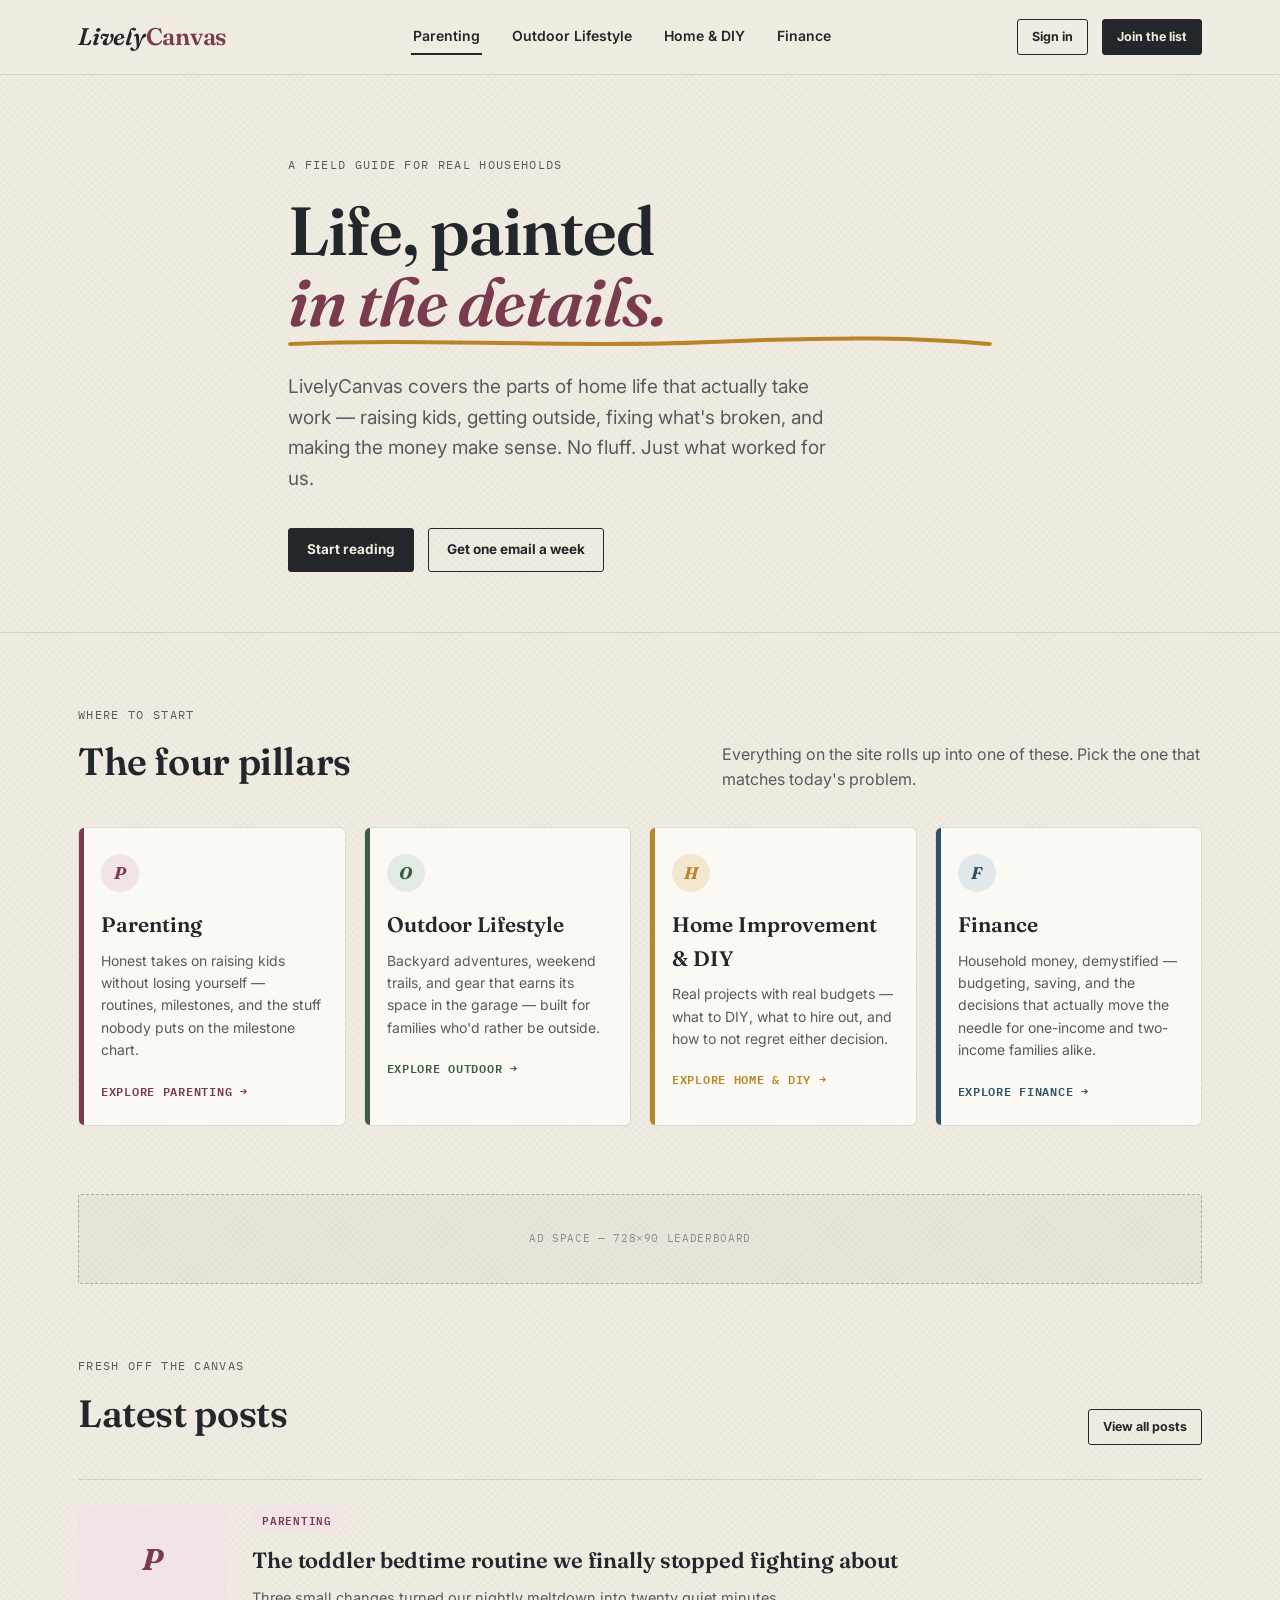
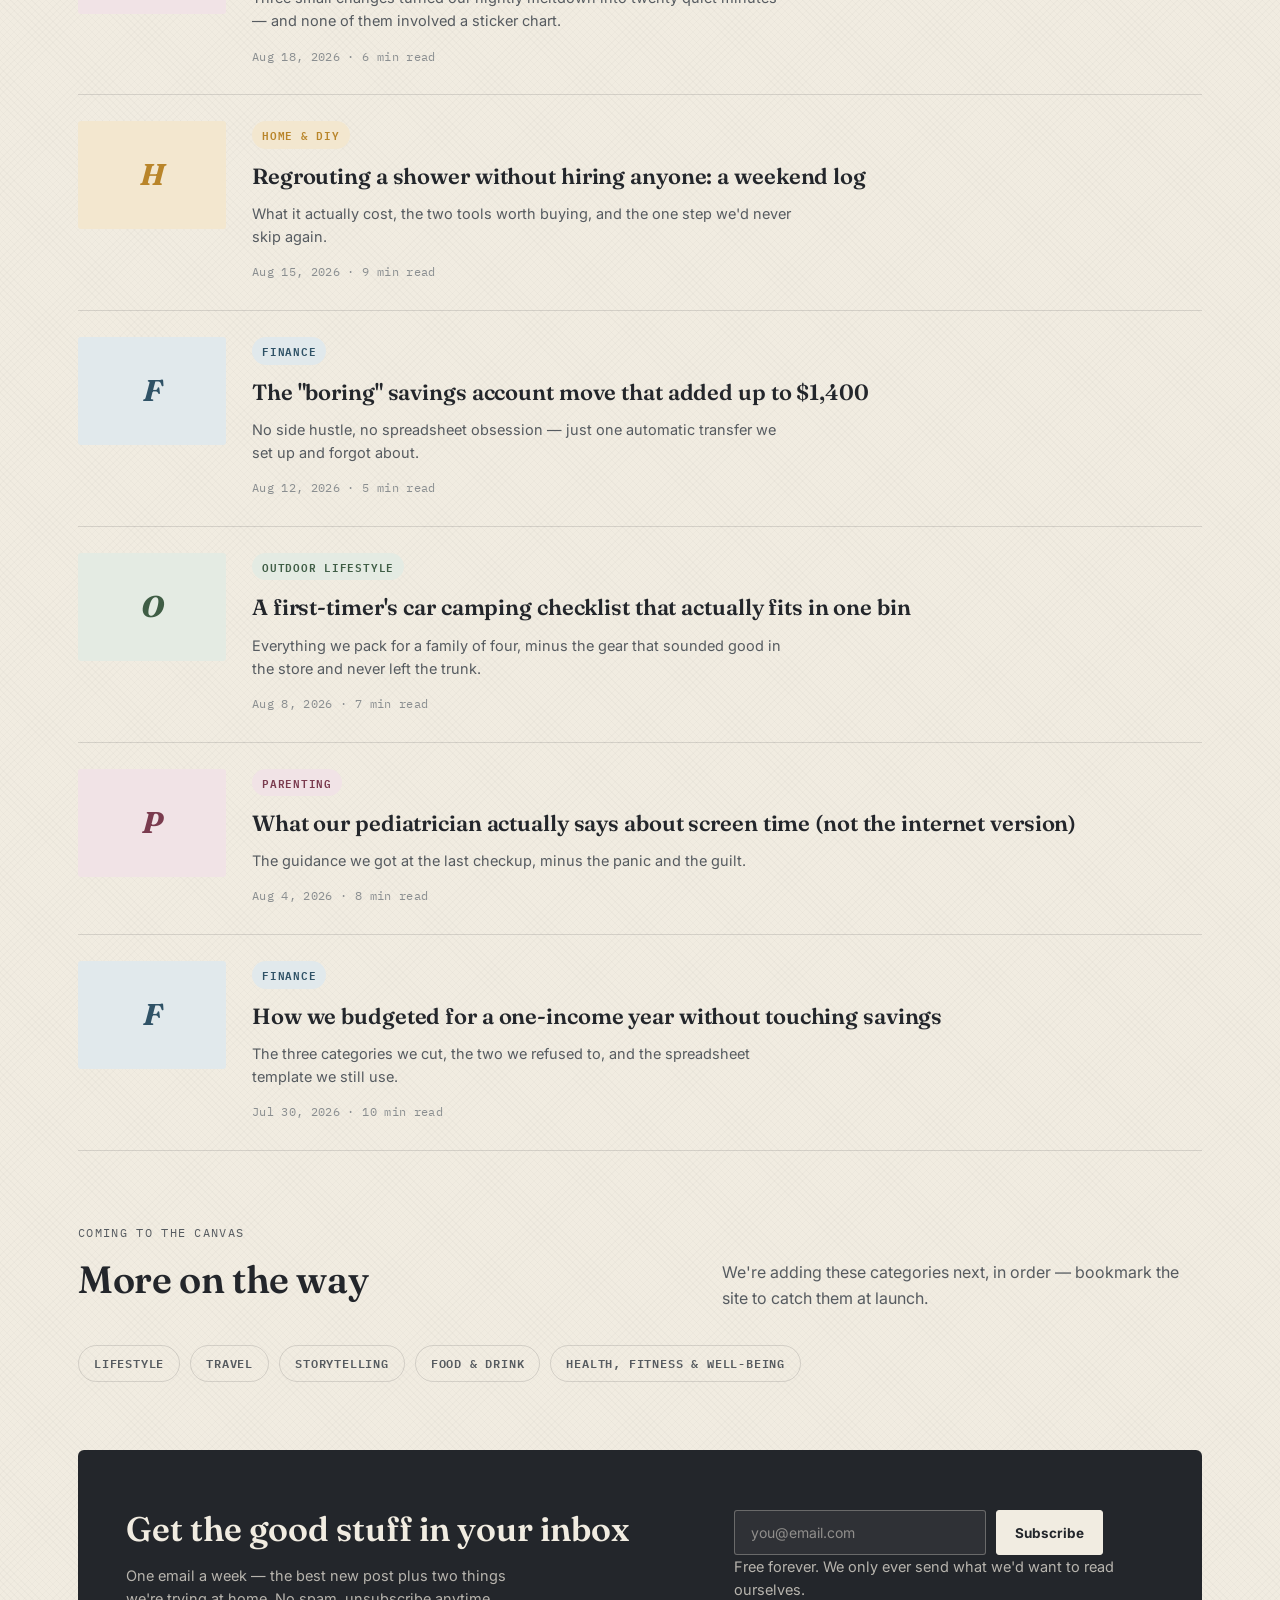
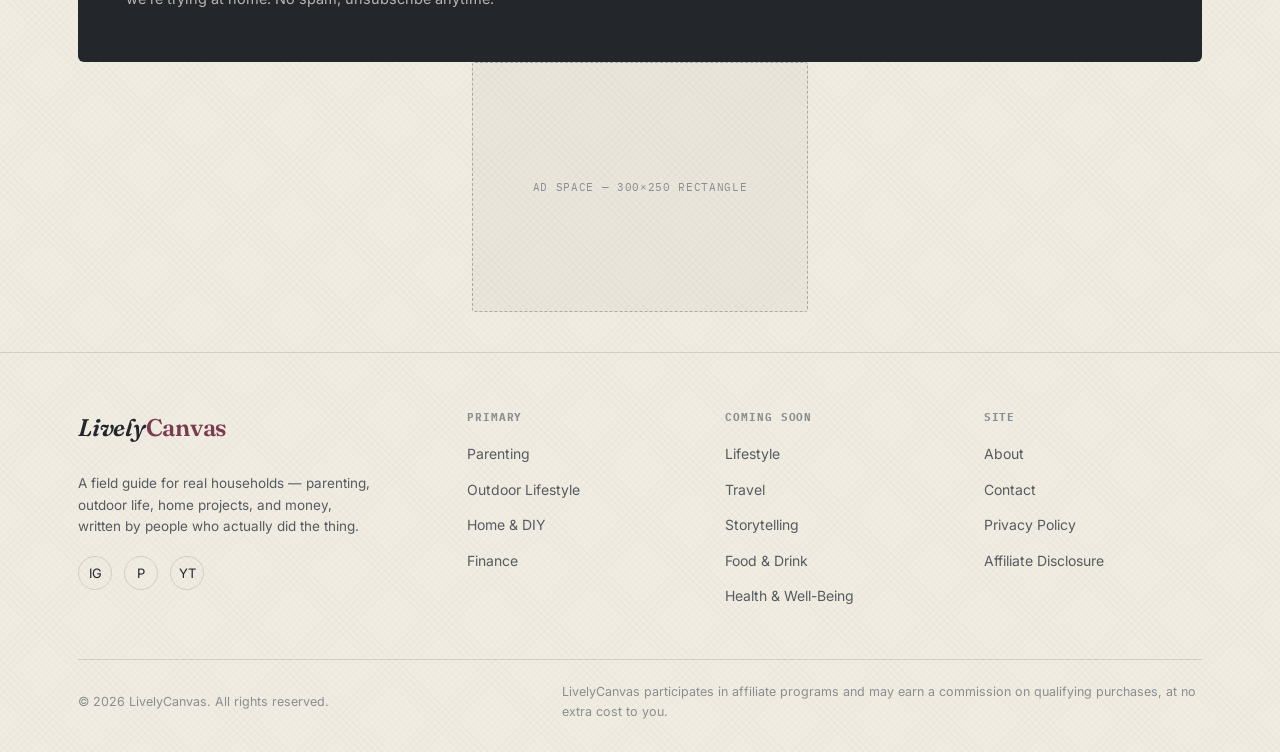
==== index.html @ f47e9c21 "Update index.html" ====
<!DOCTYPE html>
<html lang="en">
<head>
<meta charset="UTF-8">
<meta name="viewport" content="width=device-width, initial-scale=1.0">
<title>LivelyCanvas — Real lives, painted in the details</title>
<meta name="description" content="Parenting, outdoor lifestyle, home improvement, and money — honest, useful writing for real households.">
<link rel="preconnect" href="https://fonts.googleapis.com">
<link href="https://fonts.googleapis.com/css2?family=Fraunces:ital,wght@0,500;0,600;0,700;1,500;1,600&family=Inter:wght@400;500;600;700&family=IBM+Plex+Mono:wght@500;600&display=swap" rel="stylesheet">
<link rel="stylesheet" href="styles.css">
<!-- Google AdSense: paste your <script async src="https://pagead2..."> tag here once approved -->
</head>
<body>

<header class="site-header">
  <div class="header-row">
    <a href="index.html" class="logo">Lively<span>Canvas</span></a>
    <nav class="primary-nav">
      <a href="category.html?cat=parenting" class="active">Parenting</a>
      <a href="category.html?cat=outdoor">Outdoor Lifestyle</a>
      <a href="category.html?cat=diy">Home &amp; DIY</a>
      <a href="category.html?cat=finance">Finance</a>
    </nav>
    <div class="header-actions">
      <a href="#newsletter" class="btn btn-ghost btn-sm">Sign in</a>
      <a href="#newsletter" class="btn btn-solid btn-sm">Join the list</a>
      <button class="nav-toggle" aria-label="Menu"><span></span><span></span><span></span></button>
    </div>
  </div>
  <nav class="mobile-nav">
    <a href="category.html?cat=parenting">Parenting</a>
    <a href="category.html?cat=outdoor">Outdoor Lifestyle</a>
    <a href="category.html?cat=diy">Home &amp; DIY</a>
    <a href="category.html?cat=finance">Finance</a>
    <a href="#newsletter">Join the list</a>
  </nav>
</header>

<main>

  <!-- HERO -->
  <section class="hero">
    <div class="wrap hero-inner">
      <span class="eyebrow">A field guide for real households</span>
      <h1>Life, painted<br><em>in the details.</em></h1>
      <svg class="brush" viewBox="0 0 400 14" preserveAspectRatio="none">
        <path d="M2 8 C 80 2, 160 12, 240 6 S 360 2, 398 8" fill="none" stroke="#B9852A" stroke-width="4"/>
      </svg>
      <p class="lede">LivelyCanvas covers the parts of home life that actually take work — raising kids, getting outside, fixing what's broken, and making the money make sense. No fluff. Just what worked for us.</p>
      <div class="hero-cta">
        <a href="#latest" class="btn btn-solid">Start reading</a>
        <a href="#newsletter" class="btn btn-ghost">Get one email a week</a>
      </div>
    </div>
  </section>

  <!-- PRIMARY CATEGORIES -->
  <section class="section">
    <div class="wrap">
      <div class="section-head">
        <div>
          <span class="eyebrow">Where to start</span>
          <h2>The four pillars</h2>
        </div>
        <p>Everything on the site rolls up into one of these. Pick the one that matches today's problem.</p>
      </div>

      <div class="swatch-grid">
        <a href="category.html?cat=parenting" class="swatch plum">
          <span class="tag-icon">P</span>
          <h3>Parenting</h3>
          <p>Honest takes on raising kids without losing yourself — routines, milestones, and the stuff nobody puts on the milestone chart.</p>
          <span class="swatch-link">Explore Parenting →</span>
        </a>
        <a href="category.html?cat=outdoor" class="swatch meadow">
          <span class="tag-icon">O</span>
          <h3>Outdoor Lifestyle</h3>
          <p>Backyard adventures, weekend trails, and gear that earns its space in the garage — built for families who'd rather be outside.</p>
          <span class="swatch-link">Explore Outdoor →</span>
        </a>
        <a href="category.html?cat=diy" class="swatch mustard">
          <span class="tag-icon">H</span>
          <h3>Home Improvement &amp; DIY</h3>
          <p>Real projects with real budgets — what to DIY, what to hire out, and how to not regret either decision.</p>
          <span class="swatch-link">Explore Home &amp; DIY →</span>
        </a>
        <a href="category.html?cat=finance" class="swatch denim">
          <span class="tag-icon">F</span>
          <h3>Finance</h3>
          <p>Household money, demystified — budgeting, saving, and the decisions that actually move the needle for one-income and two-income families alike.</p>
          <span class="swatch-link">Explore Finance →</span>
        </a>
      </div>
    </div>
  </section>

  <!-- LEADERBOARD AD -->
  <div class="wrap">
    <div class="ad-slot leaderboard">Ad space — 728×90 leaderboard</div>
  </div>

  <!-- LATEST POSTS -->
  <section class="section" id="latest">
    <div class="wrap">
      <div class="section-head">
        <div>
          <span class="eyebrow">Fresh off the canvas</span>
          <h2>Latest posts</h2>
        </div>
        <a href="category.html" class="btn btn-ghost btn-sm">View all posts</a>
      </div>

      <div class="post-list">

        <article class="post-row">
          <div class="post-thumb plum">P</div>
          <div class="post-body">
            <span class="pill plum">Parenting</span>
            <h3><a href="post.html">The toddler bedtime routine we finally stopped fighting about</a></h3>
            <p>Three small changes turned our nightly meltdown into twenty quiet minutes — and none of them involved a sticker chart.</p>
            <span class="post-meta">Aug 18, 2026 · 6 min read</span>
          </div>
        </article>

        <article class="post-row">
          <div class="post-thumb mustard">H</div>
          <div class="post-body">
            <span class="pill mustard">Home &amp; DIY</span>
            <h3><a href="post.html">Regrouting a shower without hiring anyone: a weekend log</a></h3>
            <p>What it actually cost, the two tools worth buying, and the one step we'd never skip again.</p>
            <span class="post-meta">Aug 15, 2026 · 9 min read</span>
          </div>
        </article>

        <article class="post-row">
          <div class="post-thumb denim">F</div>
          <div class="post-body">
            <span class="pill denim">Finance</span>
            <h3><a href="post.html">The "boring" savings account move that added up to $1,400</a></h3>
            <p>No side hustle, no spreadsheet obsession — just one automatic transfer we set up and forgot about.</p>
            <span class="post-meta">Aug 12, 2026 · 5 min read</span>
          </div>
        </article>

        <article class="post-row">
          <div class="post-thumb meadow">O</div>
          <div class="post-body">
            <span class="pill meadow">Outdoor Lifestyle</span>
            <h3><a href="post.html">A first-timer's car camping checklist that actually fits in one bin</a></h3>
            <p>Everything we pack for a family of four, minus the gear that sounded good in the store and never left the trunk.</p>
            <span class="post-meta">Aug 8, 2026 · 7 min read</span>
          </div>
        </article>

        <article class="post-row">
          <div class="post-thumb plum">P</div>
          <div class="post-body">
            <span class="pill plum">Parenting</span>
            <h3><a href="post.html">What our pediatrician actually says about screen time (not the internet version)</a></h3>
            <p>The guidance we got at the last checkup, minus the panic and the guilt.</p>
            <span class="post-meta">Aug 4, 2026 · 8 min read</span>
          </div>
        </article>

        <article class="post-row">
          <div class="post-thumb denim">F</div>
          <div class="post-body">
            <span class="pill denim">Finance</span>
            <h3><a href="post.html">How we budgeted for a one-income year without touching savings</a></h3>
            <p>The three categories we cut, the two we refused to, and the spreadsheet template we still use.</p>
            <span class="post-meta">Jul 30, 2026 · 10 min read</span>
          </div>
        </article>

      </div>
    </div>
  </section>

  <!-- SECONDARY CATEGORIES TEASER -->
  <section class="section" style="padding-top:0;">
    <div class="wrap">
      <div class="section-head">
        <div>
          <span class="eyebrow">Coming to the canvas</span>
          <h2>More on the way</h2>
        </div>
        <p>We're adding these categories next, in order — bookmark the site to catch them at launch.</p>
      </div>
      <div class="pill-row">
        <span class="pill outline">Lifestyle</span>
        <span class="pill outline">Travel</span>
        <span class="pill outline">Storytelling</span>
        <span class="pill outline">Food &amp; Drink</span>
        <span class="pill outline">Health, Fitness &amp; Well-Being</span>
      </div>
    </div>
  </section>

  <!-- NEWSLETTER -->
  <section class="wrap" id="newsletter">
    <div class="newsletter">
      <div>
        <h2>Get the good stuff in your inbox</h2>
        <p>One email a week — the best new post plus two things we're trying at home. No spam, unsubscribe anytime.</p>
      </div>
      <div>
        <form class="newsletter-form" data-newsletter>
          <input type="email" placeholder="you@email.com" required>
          <button type="submit" class="btn btn-solid">Subscribe</button>
        </form>
        <p class="newsletter-confirm"></p>
        <p class="newsletter-note">Free forever. We only ever send what we'd want to read ourselves.</p>
      </div>
    </div>
  </section>

  <!-- IN-FEED AD -->
  <div class="wrap">
    <div class="ad-slot rectangle" style="max-width:336px;margin:0 auto;">Ad space — 300×250 rectangle</div>
  </div>

</main>

<footer class="site-footer">
  <div class="wrap">
    <div class="footer-grid">
      <div class="footer-brand">
        <a href="index.html" class="logo">Lively<span>Canvas</span></a>
        <p>A field guide for real households — parenting, outdoor life, home projects, and money, written by people who actually did the thing.</p>
        <div class="social-row">
          <a href="#" aria-label="Instagram">IG</a>
          <a href="#" aria-label="Pinterest">P</a>
          <a href="#" aria-label="YouTube">YT</a>
        </div>
      </div>
      <div class="footer-col">
        <h4>Primary</h4>
        <ul>
          <li><a href="category.html?cat=parenting">Parenting</a></li>
          <li><a href="category.html?cat=outdoor">Outdoor Lifestyle</a></li>
          <li><a href="category.html?cat=diy">Home &amp; DIY</a></li>
          <li><a href="category.html?cat=finance">Finance</a></li>
        </ul>
      </div>
      <div class="footer-col">
        <h4>Coming soon</h4>
        <ul>
          <li><a href="#">Lifestyle</a></li>
          <li><a href="#">Travel</a></li>
          <li><a href="#">Storytelling</a></li>
          <li><a href="#">Food &amp; Drink</a></li>
          <li><a href="#">Health &amp; Well-Being</a></li>
        </ul>
      </div>
      <div class="footer-col">
        <h4>Site</h4>
        <ul>
          <li><a href="#">About</a></li>
          <li><a href="#">Contact</a></li>
          <li><a href="#">Privacy Policy</a></li>
          <li><a href="#">Affiliate Disclosure</a></li>
        </ul>
      </div>
    </div>
    <div class="footer-bottom">
      <p>© 2026 LivelyCanvas. All rights reserved.</p>
      <p class="disclosure">LivelyCanvas participates in affiliate programs and may earn a commission on qualifying purchases, at no extra cost to you.</p>
    </div>
  </div>
</footer>

<script src="script.js"></script>
</body>
</html>
---- styles.css ----
/* =========================================================
   LivelyCanvas — design tokens
   ========================================================= */
:root{
  --canvas:      #F1ECE1;
  --canvas-deep: #E7DFCC;
  --card:        #FBF9F3;
  --ink:         #23262B;
  --ink-soft:    #565B60;
  --ink-faint:   #8A8E90;
  --line:        rgba(35,38,43,0.14);

  --meadow:      #3F5D45;  /* Outdoor Lifestyle */
  --meadow-soft: #E4EBE3;
  --plum:        #7A3B4E;  /* Parenting */
  --plum-soft:   #F1E3E6;
  --mustard:     #B9852A;  /* Home Improvement & DIY */
  --mustard-soft:#F3E7CF;
  --denim:       #2F5266;  /* Finance */
  --denim-soft:  #E1E9EC;

  --radius: 3px;
  --radius-lg: 6px;
  --max: 1180px;

  --font-display: 'Fraunces', Georgia, serif;
  --font-body: 'Inter', -apple-system, BlinkMacSystemFont, sans-serif;
  --font-mono: 'IBM Plex Mono', ui-monospace, monospace;
}

*, *::before, *::after{ box-sizing: border-box; }
html{ scroll-behavior: smooth; }

body{
  margin:0;
  background: var(--canvas);
  color: var(--ink);
  font-family: var(--font-body);
  font-size: 16px;
  line-height: 1.6;
  -webkit-font-smoothing: antialiased;
  background-image:
    repeating-linear-gradient(45deg, rgba(35,38,43,0.025) 0 1px, transparent 1px 5px),
    repeating-linear-gradient(-45deg, rgba(35,38,43,0.02) 0 1px, transparent 1px 5px);
}

img{ max-width:100%; display:block; }
a{ color: inherit; text-decoration: none; }
ul{ list-style:none; margin:0; padding:0; }
button{ font-family: inherit; cursor:pointer; }
input{ font-family: inherit; }

.wrap{ max-width: var(--max); margin: 0 auto; padding: 0 28px; }

.eyebrow{
  font-family: var(--font-mono);
  font-size: 12px;
  letter-spacing: 0.11em;
  text-transform: uppercase;
  color: var(--ink-soft);
}

/* Signature brush underline */
.brush{ display:block; width: 100%; height: 14px; margin-top: -6px; }
.brush path{ stroke-linecap: round; }

/* =========================================================
   Header
   ========================================================= */
.site-header{
  position: sticky; top:0; z-index: 40;
  background: rgba(241,236,225,0.92);
  backdrop-filter: blur(6px);
  border-bottom: 1px solid var(--line);
}
.header-row{
  display:flex; align-items:center; justify-content:space-between;
  padding: 18px 28px; max-width: var(--max); margin: 0 auto; gap: 24px;
}
.logo{
  font-family: var(--font-display); font-style: italic; font-weight: 600;
  font-size: 24px; letter-spacing: -0.01em; white-space: nowrap;
}
.logo span{ color: var(--plum); font-style: normal; }

.primary-nav{ display:flex; gap: 28px; }
.primary-nav a{
  font-size: 14px; font-weight: 600; padding: 6px 2px;
  border-bottom: 2px solid transparent;
  transition: border-color .15s ease, color .15s ease;
}
.primary-nav a:hover, .primary-nav a.active{ border-color: var(--ink); }

.header-actions{ display:flex; align-items:center; gap:14px; }
.btn{
  display:inline-flex; align-items:center; gap:8px;
  font-size: 13.5px; font-weight: 700; padding: 10px 18px;
  border-radius: var(--radius); border: 1px solid var(--ink);
  transition: transform .12s ease, background .15s ease, color .15s ease;
}
.btn-solid{ background: var(--ink); color: var(--canvas); }
.btn-solid:hover{ transform: translateY(-1px); background:#000; }
.btn-ghost{ background: transparent; color: var(--ink); }
.btn-ghost:hover{ background: var(--ink); color: var(--canvas); }
.btn-sm{ padding: 7px 14px; font-size: 12.5px; }

.nav-toggle{
  display:none; background:none; border:none;
  flex-direction:column; gap:5px; padding: 4px;
}
.nav-toggle span{ width:22px; height:2px; background:var(--ink); display:block; }
.mobile-nav{ display:none; flex-direction:column; padding: 6px 28px 20px; border-bottom: 1px solid var(--line); }
.mobile-nav.open{ display:flex; }
.mobile-nav a{ padding: 12px 0; font-size:15px; font-weight:600; border-bottom:1px solid var(--line); }
.mobile-nav a:last-child{ border-bottom:none; }

/* =========================================================
   Hero
   ========================================================= */
.hero{ padding: 76px 0 60px; border-bottom: 1px solid var(--line); }
.hero-inner{ max-width: 760px; }
.hero h1{
  font-family: var(--font-display); font-weight: 600;
  font-size: clamp(40px, 6vw, 68px); line-height: 1.04; letter-spacing: -0.015em;
  margin: 18px 0 6px;
}
.hero h1 em{ font-style: italic; color: var(--plum); }
.hero p.lede{ font-size: 19px; color: var(--ink-soft); max-width: 540px; margin: 22px 0 34px; }
.hero-cta{ display:flex; gap:14px; flex-wrap: wrap; }

/* =========================================================
   Category swatch grid
   ========================================================= */
.section{ padding: 68px 0; }
.section-head{
  display:flex; align-items: flex-end; justify-content: space-between;
  gap: 20px; margin-bottom: 34px; flex-wrap: wrap;
}
.section-head h2{
  font-family: var(--font-display); font-size: clamp(28px, 3.4vw, 38px);
  font-weight: 600; margin: 6px 0 0; letter-spacing: -0.01em;
}
.section-head p{ color: var(--ink-soft); max-width: 480px; margin: 8px 0 0; }

.swatch-grid{ display:grid; grid-template-columns: repeat(4, 1fr); gap: 18px; }
.swatch{
  position: relative; background: var(--card); border: 1px solid var(--line);
  border-radius: var(--radius-lg); padding: 26px 22px 22px; overflow: hidden;
  transition: transform .18s ease, box-shadow .18s ease;
}
.swatch::before{
  content:""; position:absolute; left:0; top:0; bottom:0; width: 5px;
  background: var(--accent, var(--ink));
}
.swatch:hover{ transform: translateY(-4px); box-shadow: 0 14px 26px rgba(35,38,43,0.09); }
.swatch .tag-icon{
  width: 38px; height:38px; border-radius: 50%;
  background: var(--accent-soft, var(--canvas-deep)); color: var(--accent, var(--ink));
  display:flex; align-items:center; justify-content:center;
  font-family: var(--font-display); font-style: italic; font-weight:700; font-size:17px;
  margin-bottom: 16px;
}
.swatch h3{ font-family: var(--font-display); font-size: 21px; font-weight: 600; margin: 0 0 8px; }
.swatch p{ font-size: 14px; color: var(--ink-soft); margin: 0 0 16px; }
.swatch .swatch-link{
  font-family: var(--font-mono); font-size: 12px; letter-spacing: 0.06em;
  text-transform: uppercase; font-weight: 600; color: var(--accent, var(--ink));
  display:inline-flex; align-items:center; gap:6px;
}

.swatch.meadow{ --accent: var(--meadow); --accent-soft: var(--meadow-soft); }
.swatch.plum{ --accent: var(--plum); --accent-soft: var(--plum-soft); }
.swatch.mustard{ --accent: var(--mustard); --accent-soft: var(--mustard-soft); }
.swatch.denim{ --accent: var(--denim); --accent-soft: var(--denim-soft); }

/* Category pill */
.pill{
  display:inline-block; font-family: var(--font-mono); font-size: 11px;
  letter-spacing: 0.07em; text-transform: uppercase; font-weight: 600;
  padding: 5px 10px; border-radius: 20px;
  background: var(--accent-soft, var(--canvas-deep)); color: var(--accent, var(--ink));
}
.pill.meadow{ --accent: var(--meadow); --accent-soft: var(--meadow-soft); }
.pill.plum{ --accent: var(--plum); --accent-soft: var(--plum-soft); }
.pill.mustard{ --accent: var(--mustard); --accent-soft: var(--mustard-soft); }
.pill.denim{ --accent: var(--denim); --accent-soft: var(--denim-soft); }
.pill.outline{ background: transparent; border: 1px solid var(--line); color: var(--ink-soft); }

/* =========================================================
   Post list / cards
   ========================================================= */
.post-list{ display:flex; flex-direction: column; }
.post-row{
  display:grid; grid-template-columns: 148px 1fr; gap: 26px;
  padding: 26px 0; border-top: 1px solid var(--line); align-items: start;
}
.post-list .post-row:last-child{ border-bottom: 1px solid var(--line); }
.post-thumb{
  width: 148px; height: 108px; border-radius: var(--radius);
  background: var(--accent-soft, var(--canvas-deep)); color: var(--accent, var(--ink));
  display:flex; align-items:center; justify-content:center;
  font-family: var(--font-display); font-style: italic; font-size: 30px; font-weight:700;
  flex-shrink: 0;
}
.post-thumb.meadow{ --accent: var(--meadow); --accent-soft: var(--meadow-soft); }
.post-thumb.plum{ --accent: var(--plum); --accent-soft: var(--plum-soft); }
.post-thumb.mustard{ --accent: var(--mustard); --accent-soft: var(--mustard-soft); }
.post-thumb.denim{ --accent: var(--denim); --accent-soft: var(--denim-soft); }

.post-body h3{
  font-family: var(--font-display); font-size: 22px; font-weight: 600;
  margin: 10px 0 8px; letter-spacing: -0.005em;
}
.post-body h3 a:hover{ text-decoration: underline; text-decoration-color: var(--line); text-underline-offset: 4px; }
.post-body p{ color: var(--ink-soft); font-size: 14.5px; margin: 0 0 10px; max-width: 60ch; }
.post-meta{ font-family: var(--font-mono); font-size: 11.5px; color: var(--ink-faint); letter-spacing: 0.03em; }

/* Coming soon pills row */
.pill-row{ display:flex; flex-wrap: wrap; gap: 10px; }
.pill-row .pill{ padding: 8px 15px; font-size: 11.5px; }

/* =========================================================
   Newsletter band
   ========================================================= */
.newsletter{
  background: var(--ink); color: var(--canvas); border-radius: var(--radius-lg);
  padding: 52px 48px; display:flex; align-items:center; justify-content: space-between;
  gap: 40px; flex-wrap: wrap;
}
.newsletter h2{ font-family: var(--font-display); font-size: clamp(26px,3vw,34px); font-weight: 600; margin: 0 0 8px; }
.newsletter p{ color: rgba(241,236,225,0.72); max-width: 420px; margin:0; font-size: 14.5px;}
.newsletter-form{ display:flex; gap:10px; flex-wrap: wrap; }
.newsletter-form input[type="email"]{
  padding: 13px 16px; border-radius: var(--radius); border: 1px solid rgba(241,236,225,0.3);
  background: rgba(241,236,225,0.06); color: var(--canvas); min-width: 240px; font-size: 14px;
}
.newsletter-form input::placeholder{ color: rgba(241,236,225,0.5); }
.newsletter-form .btn-solid{ background: var(--canvas); color: var(--ink); border-color: var(--canvas); }
.newsletter-note{ font-size: 12px; color: rgba(241,236,225,0.5); margin-top: 10px; width:100%; }
.newsletter-confirm{ font-size: 13.5px; color: var(--mustard); margin-top: 10px; display:none; }

/* =========================================================
   Ad slot (placeholder — swap for real ad code)
   ========================================================= */
.ad-slot{
  border: 1px dashed rgba(35,38,43,0.3); border-radius: var(--radius);
  background: rgba(35,38,43,0.03); color: var(--ink-faint);
  font-family: var(--font-mono); font-size: 11px; letter-spacing: 0.06em; text-transform: uppercase;
  display:flex; align-items:center; justify-content:center; text-align:center; padding: 14px;
}
.ad-slot.leaderboard{ min-height: 90px; }
.ad-slot.rectangle{ min-height: 250px; }
.ad-slot.incontent{ min-height: 110px; margin: 34px 0; }

/* =========================================================
   Footer
   ========================================================= */
.site-footer{ border-top: 1px solid var(--line); padding: 56px 0 30px; margin-top: 40px; }
.footer-grid{ display:grid; grid-template-columns: 1.6fr 1fr 1fr 1fr; gap: 40px; padding-bottom: 40px; }
.footer-brand .logo{ margin-bottom: 12px; display:inline-block; }
.footer-brand p{ color: var(--ink-soft); font-size: 13.5px; max-width: 300px; }
.footer-col h4{
  font-family: var(--font-mono); font-size: 11px; letter-spacing: 0.08em;
  text-transform: uppercase; color: var(--ink-faint); margin: 0 0 14px;
}
.footer-col ul li{ margin-bottom: 10px; }
.footer-col a{ font-size: 14px; color: var(--ink-soft); }
.footer-col a:hover{ color: var(--ink); }
.social-row{ display:flex; gap:12px; margin-top:18px; }
.social-row a{
  width:34px; height:34px; border-radius:50%; border:1px solid var(--line);
  display:flex; align-items:center; justify-content:center; font-size: 13px;
}
.social-row a:hover{ background: var(--ink); color: var(--canvas); }
.footer-bottom{
  border-top: 1px solid var(--line); padding-top: 22px;
  display:flex; justify-content:space-between; align-items:center; flex-wrap: wrap; gap:10px;
}
.footer-bottom p{ font-size: 12.5px; color: var(--ink-faint); margin:0; }
.disclosure{ font-size: 12px; color: var(--ink-faint); max-width: 640px; }

/* =========================================================
   Article / post page
   ========================================================= */
.post-layout{ display:grid; grid-template-columns: 1fr 300px; gap: 56px; align-items: start; }
.article-header{ margin-bottom: 26px; }
.article-header h1{
  font-family: var(--font-display); font-size: clamp(32px, 4.4vw, 48px); font-weight: 600;
  line-height: 1.08; margin: 16px 0 18px; letter-spacing: -0.01em;
}
.article-header .lede{ font-size: 18px; color: var(--ink-soft); max-width: 62ch; }
.byline{ display:flex; align-items:center; gap:12px; margin-top: 22px; font-size: 13.5px; color: var(--ink-soft); }
.byline .avatar{
  width:36px; height:36px; border-radius:50%; background: var(--plum-soft); color: var(--plum);
  display:flex; align-items:center; justify-content:center;
  font-family: var(--font-display); font-style:italic; font-weight:700;
}
.article-hero-img{
  width:100%; aspect-ratio: 16/8; border-radius: var(--radius-lg);
  background: linear-gradient(135deg, var(--plum-soft), var(--mustard-soft));
  margin: 28px 0 36px; display:flex; align-items:center; justify-content:center;
  font-family: var(--font-mono); font-size:12px; color:var(--ink-faint); text-transform:uppercase; letter-spacing:.06em;
}

.article-body{ font-size: 17.5px; line-height: 1.8; max-width: 68ch; }
.article-body h2{ font-family: var(--font-display); font-size: 27px; font-weight:600; margin: 40px 0 14px; letter-spacing: -0.005em; }
.article-body h3{ font-family: var(--font-display); font-size: 21px; font-weight:600; margin: 30px 0 12px; }
.article-body p{ margin: 0 0 20px; color: var(--ink); }
.article-body ul, .article-body ol{ margin: 0 0 20px; padding-left: 22px; }
.article-body li{ margin-bottom: 8px; }
.article-body blockquote{
  font-family: var(--font-display); font-style: italic; font-size: 24px; line-height: 1.5;
  color: var(--plum); border-left: 3px solid var(--plum); margin: 34px 0; padding: 4px 0 4px 24px;
}

.pick-box{
  border: 1px solid var(--line); background: var(--card); border-radius: var(--radius-lg);
  padding: 22px; margin: 30px 0; display:flex; gap:18px; align-items:center;
}
.pick-box .pick-swatch{
  width: 64px; height:64px; border-radius: var(--radius); background: var(--mustard-soft); color: var(--mustard);
  display:flex; align-items:center; justify-content:center;
  font-family: var(--font-display); font-style:italic; font-weight:700; font-size:22px; flex-shrink:0;
}
.pick-box .pick-eyebrow{ font-family: var(--font-mono); font-size:10.5px; text-transform:uppercase; letter-spacing:.08em; color:var(--mustard); }
.pick-box h4{ font-family: var(--font-display); font-size:18px; margin: 4px 0 6px; }
.pick-box p{ font-size: 13.5px; color: var(--ink-soft); margin:0 0 10px; }

.author-box{
  display:flex; gap:18px; border-top: 1px solid var(--line); border-bottom: 1px solid var(--line);
  padding: 28px 0; margin: 44px 0; align-items: flex-start;
}
.author-box .avatar{ width:52px; height:52px; font-size:18px; }
.author-box h4{ font-family: var(--font-display); font-size:17px; margin:0 0 6px; }
.author-box p{ font-size: 13.5px; color: var(--ink-soft); margin:0; max-width: 52ch; }

.sidebar{ display:flex; flex-direction: column; gap: 30px; position: sticky; top: 96px; }
.widget{ border: 1px solid var(--line); background: var(--card); border-radius: var(--radius-lg); padding: 22px; }
.widget h4{ font-family: var(--font-mono); font-size: 11px; text-transform:uppercase; letter-spacing:.08em; color: var(--ink-faint); margin: 0 0 16px; }
.widget-post{ display:flex; gap:12px; margin-bottom:14px; align-items:flex-start; }
.widget-post:last-child{ margin-bottom:0; }
.widget-post .num{ font-family: var(--font-display); font-style:italic; font-weight:700; color: var(--plum); font-size: 18px; width:22px; flex-shrink:0; }
.widget-post h5{ font-family: var(--font-body); font-weight:600; font-size:14px; margin:0 0 4px; line-height:1.4; }
.widget-post span{ font-family: var(--font-mono); font-size:10.5px; color: var(--ink-faint); }
.widget-newsletter p{ font-size: 13px; color: var(--ink-soft); margin: 0 0 14px; }
.widget-newsletter input{ width:100%; padding: 11px 13px; border-radius: var(--radius); border: 1px solid var(--line); margin-bottom:10px; font-size:13.5px; }
.widget-newsletter .btn{ width:100%; justify-content:center; }

.related-grid{ display:grid; grid-template-columns: repeat(3,1fr); gap:18px; margin-top: 40px;}

/* =========================================================
   Category page header
   ========================================================= */
.cat-hero{ padding: 56px 0 40px; border-bottom: 1px solid var(--line); }
.cat-hero .tag-icon{ width:52px; height:52px; font-size:22px; margin-bottom:18px; }
.cat-hero h1{ font-family: var(--font-display); font-weight:600; font-size: clamp(34px,5vw,52px); margin: 0 0 12px; letter-spacing:-0.01em; }
.cat-hero p{ font-size:17px; color: var(--ink-soft); max-width:56ch; }
.pagination{ display:flex; gap:10px; justify-content:center; margin-top: 40px; }
.pagination a{
  width:38px; height:38px; border-radius:50%; border:1px solid var(--line);
  display:flex; align-items:center; justify-content:center; font-family: var(--font-mono); font-size:13px;
}
.pagination a.active{ background:var(--ink); color:var(--canvas); border-color:var(--ink); }

/* =========================================================
   Responsive
   ========================================================= */
@media (max-width: 980px){
  .swatch-grid{ grid-template-columns: repeat(2,1fr); }
  .post-layout{ grid-template-columns: 1fr; }
  .sidebar{ position:static; }
  .footer-grid{ grid-template-columns: 1fr 1fr; }
  .related-grid{ grid-template-columns: 1fr 1fr; }
}
@media (max-width: 720px){
  .primary-nav{ display:none; }
  .nav-toggle{ display:flex; }
  .header-actions .btn-ghost{ display:none; }
  .swatch-grid{ grid-template-columns: 1fr; }
  .post-row{ grid-template-columns: 96px 1fr; gap:16px; }
  .post-thumb{ width:96px; height:76px; font-size:22px; }
  .footer-grid{ grid-template-columns: 1fr 1fr; gap:28px; }
  .related-grid{ grid-template-columns: 1fr; }
  .newsletter{ padding: 36px 26px; }
  .hero{ padding: 52px 0 44px; }
  .section{ padding: 48px 0; }
}
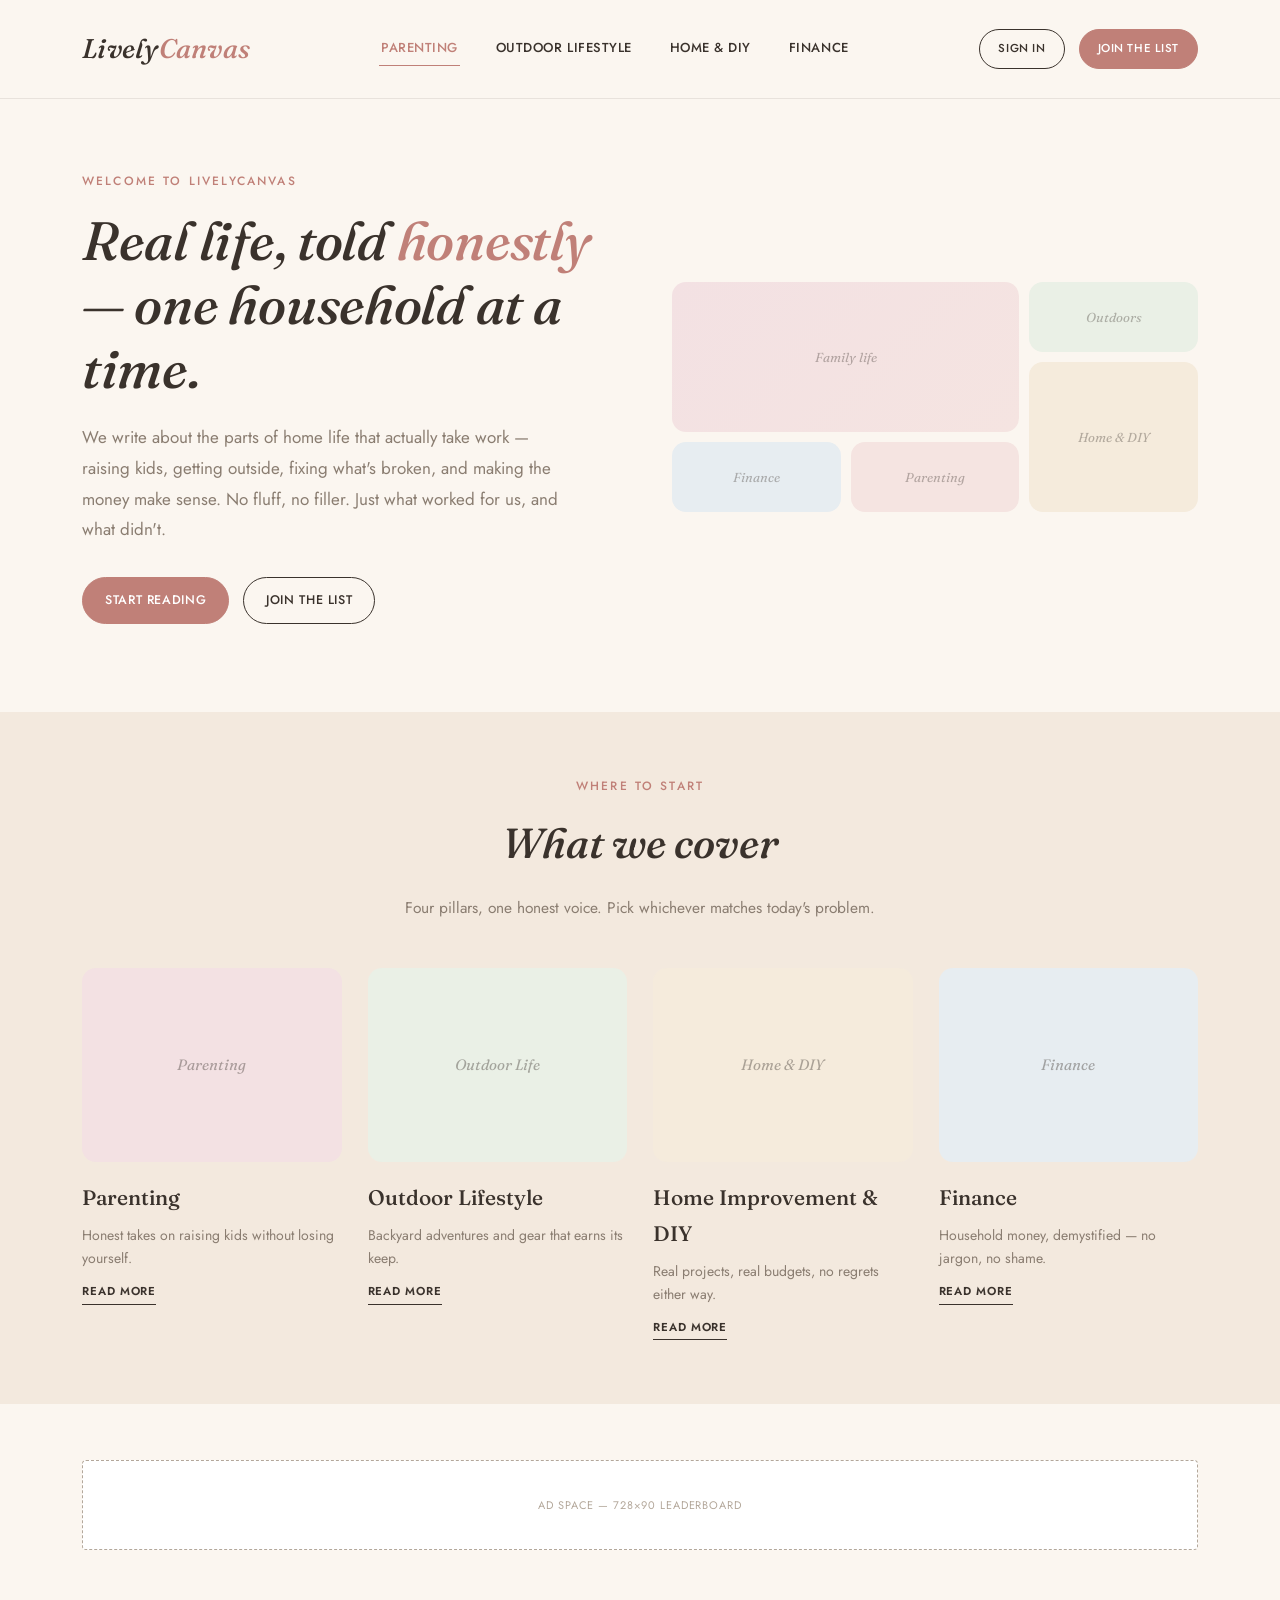
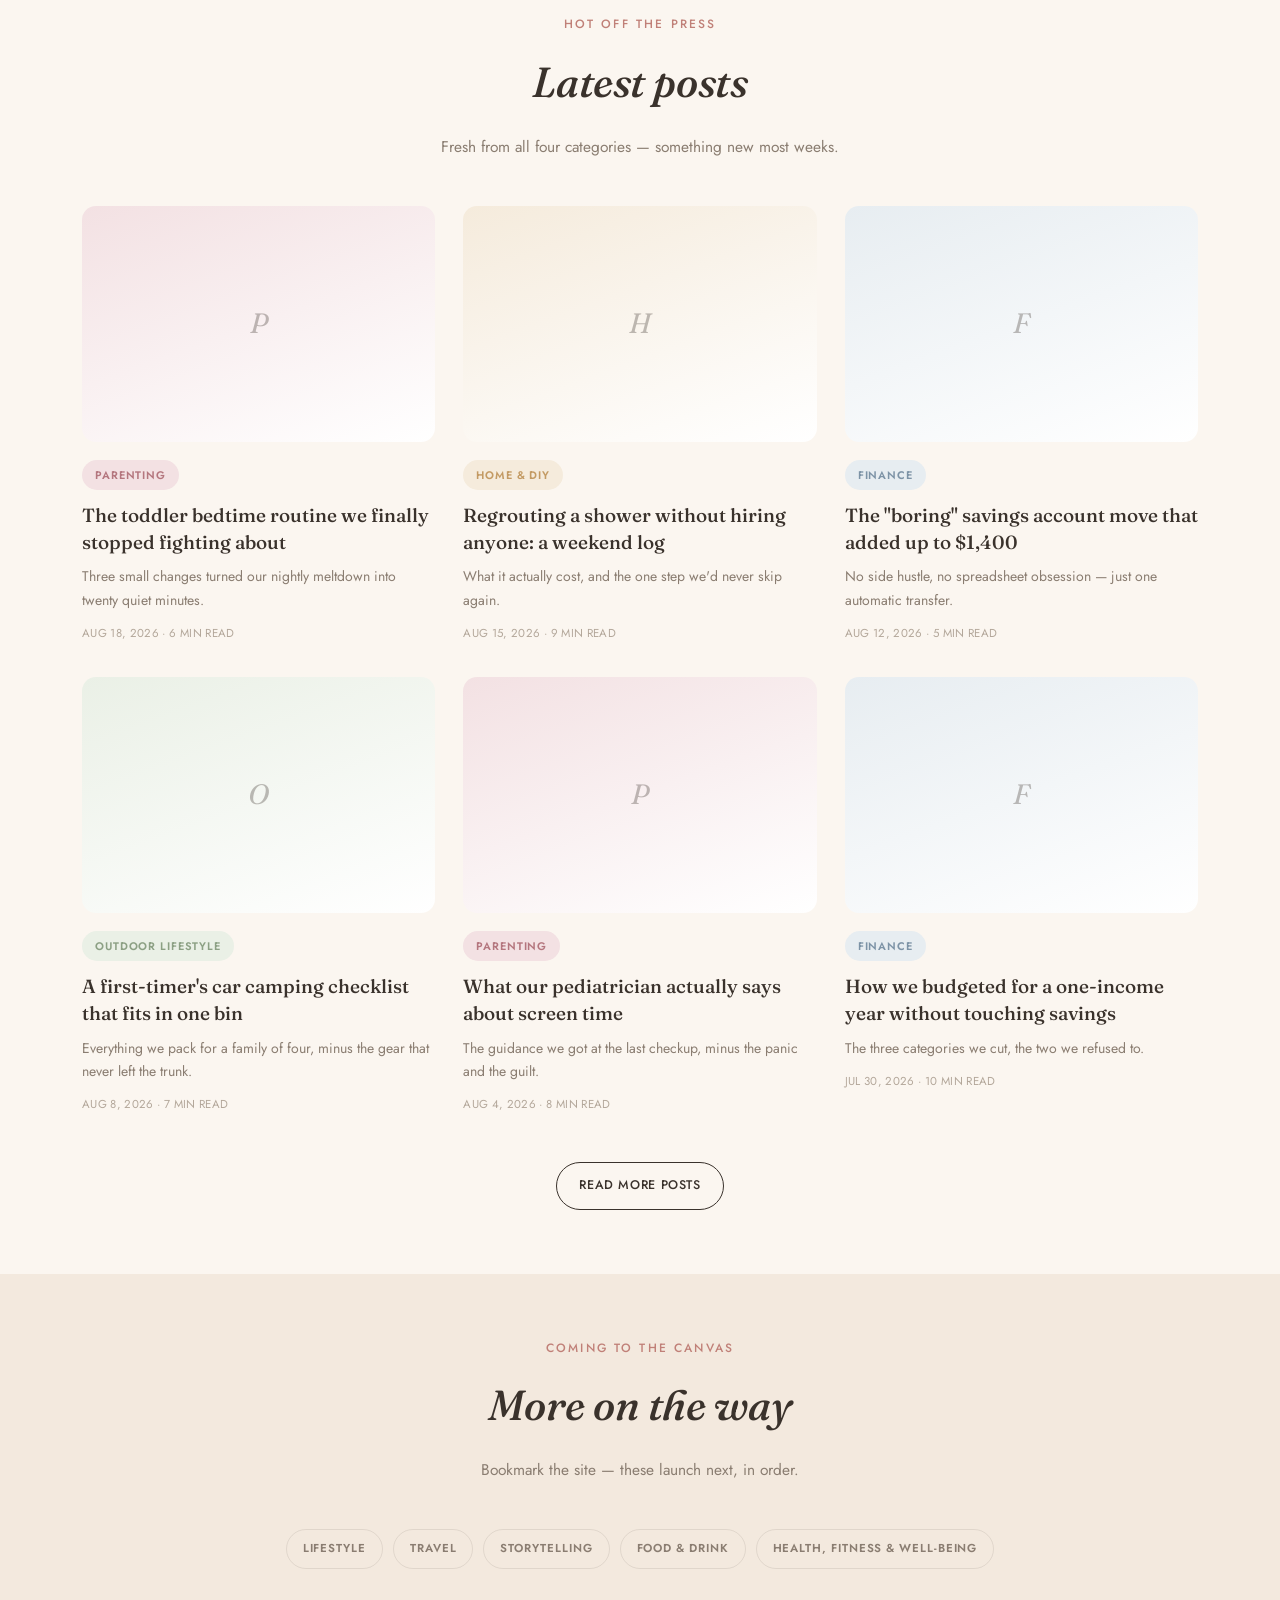
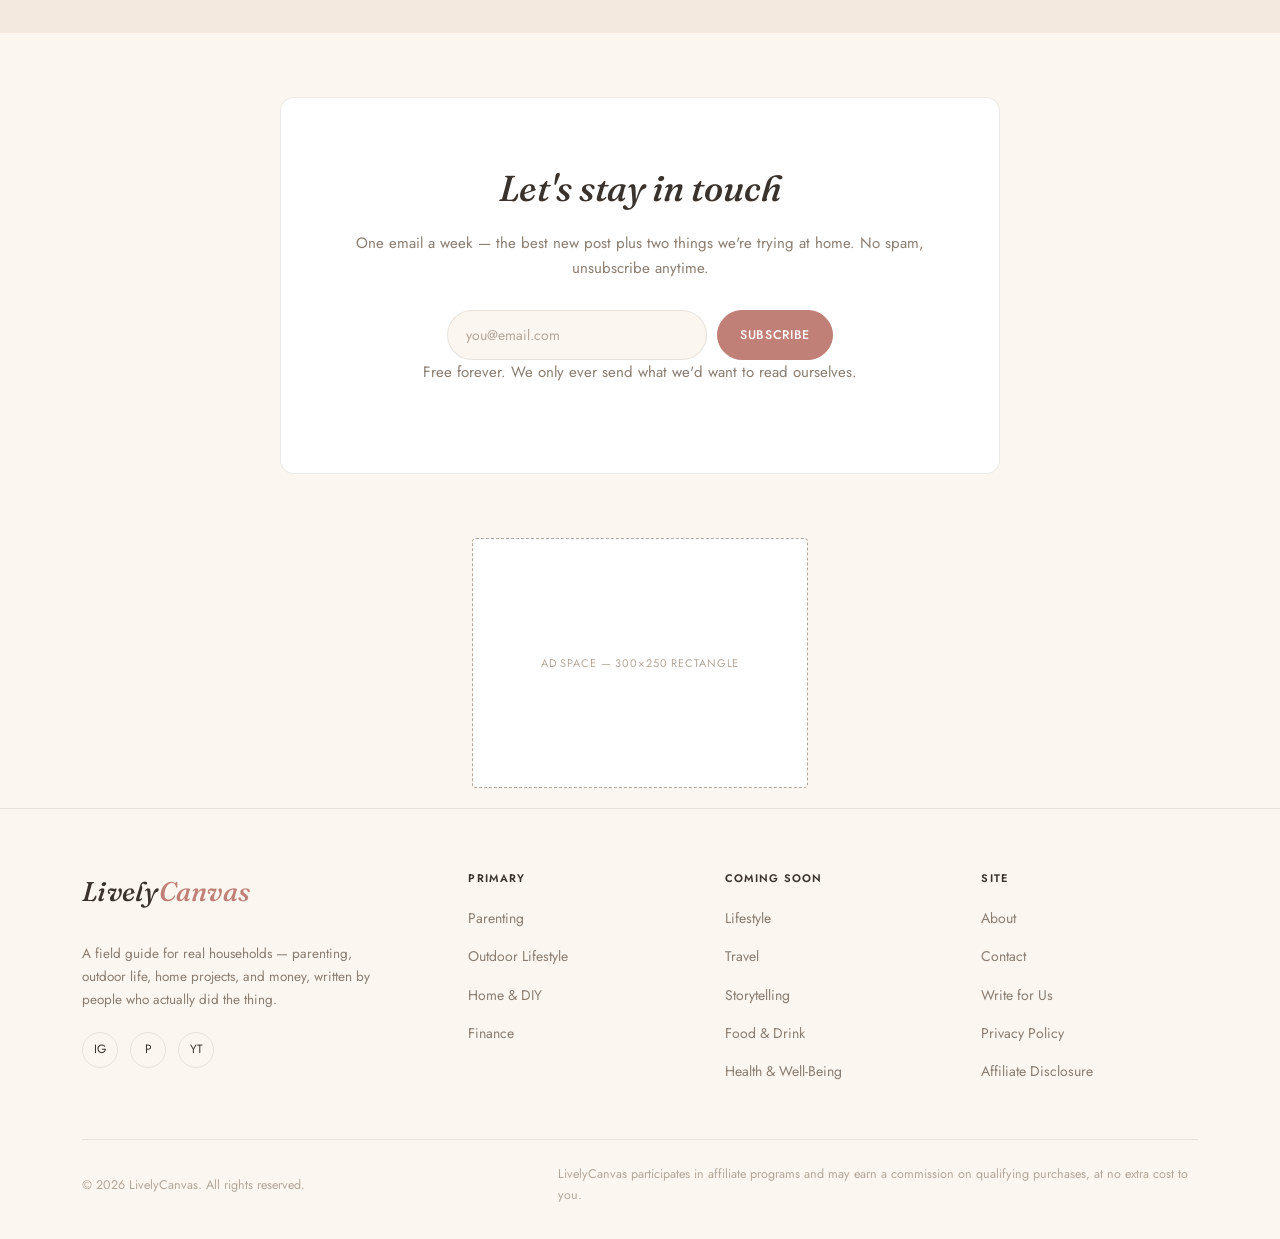
==== commit bb12c0da: "Aligned theme to emiliarossi blog website" ====
--- a/index.html
+++ b/index.html
@@ -3,12 +3,11 @@
 <head>
 <meta charset="UTF-8">
 <meta name="viewport" content="width=device-width, initial-scale=1.0">
-<title>LivelyCanvas — Real lives, painted in the details</title>
+<title>LivelyCanvas — A field guide for real households</title>
 <meta name="description" content="Parenting, outdoor lifestyle, home improvement, and money — honest, useful writing for real households.">
 <link rel="preconnect" href="https://fonts.googleapis.com">
-<link href="https://fonts.googleapis.com/css2?family=Fraunces:ital,wght@0,500;0,600;0,700;1,500;1,600&family=Inter:wght@400;500;600;700&family=IBM+Plex+Mono:wght@500;600&display=swap" rel="stylesheet">
+<link href="https://fonts.googleapis.com/css2?family=Fraunces:ital,wght@0,500;0,600;1,500;1,600&family=Jost:wght@400;500;600&display=swap" rel="stylesheet">
 <link rel="stylesheet" href="styles.css">
-<!-- Google AdSense: paste your <script async src="https://pagead2..."> tag here once approved -->
 </head>
 <body>
 
@@ -38,153 +37,144 @@
 
 <main>
 
-  <!-- HERO -->
+  <!-- HERO — personal welcome + photo collage -->
   <section class="hero">
-    <div class="wrap hero-inner">
-      <span class="eyebrow">A field guide for real households</span>
-      <h1>Life, painted<br><em>in the details.</em></h1>
-      <svg class="brush" viewBox="0 0 400 14" preserveAspectRatio="none">
-        <path d="M2 8 C 80 2, 160 12, 240 6 S 360 2, 398 8" fill="none" stroke="#B9852A" stroke-width="4"/>
-      </svg>
-      <p class="lede">LivelyCanvas covers the parts of home life that actually take work — raising kids, getting outside, fixing what's broken, and making the money make sense. No fluff. Just what worked for us.</p>
-      <div class="hero-cta">
-        <a href="#latest" class="btn btn-solid">Start reading</a>
-        <a href="#newsletter" class="btn btn-ghost">Get one email a week</a>
-      </div>
-    </div>
-  </section>
-
-  <!-- PRIMARY CATEGORIES -->
-  <section class="section">
+    <div class="wrap hero-grid">
+      <div class="hero-copy">
+        <span class="eyebrow">Welcome to LivelyCanvas</span>
+        <h1>Real life, told <span class="accent">honestly</span> — one household at a time.</h1>
+        <p class="lede">We write about the parts of home life that actually take work — raising kids, getting outside, fixing what's broken, and making the money make sense. No fluff, no filler. Just what worked for us, and what didn't.</p>
+        <div class="hero-cta">
+          <a href="#latest" class="btn btn-solid">Start reading</a>
+          <a href="#newsletter" class="btn btn-ghost">Join the list</a>
+        </div>
+      </div>
+      <div class="photo-collage">
+        <div class="ph ph1">Family life</div>
+        <div class="ph ph2">Outdoors</div>
+        <div class="ph ph3">Home &amp; DIY</div>
+        <div class="ph ph4">Finance</div>
+        <div class="ph ph5">Parenting</div>
+      </div>
+    </div>
+  </section>
+
+  <!-- WHAT WE COVER -->
+  <section class="section tinted">
     <div class="wrap">
       <div class="section-head">
-        <div>
-          <span class="eyebrow">Where to start</span>
-          <h2>The four pillars</h2>
-        </div>
-        <p>Everything on the site rolls up into one of these. Pick the one that matches today's problem.</p>
-      </div>
-
-      <div class="swatch-grid">
-        <a href="category.html?cat=parenting" class="swatch plum">
-          <span class="tag-icon">P</span>
+        <span class="eyebrow">Where to start</span>
+        <h2>What we cover</h2>
+        <p>Four pillars, one honest voice. Pick whichever matches today's problem.</p>
+      </div>
+
+      <div class="feature-grid">
+        <a href="category.html?cat=parenting" class="feature-card">
+          <div class="feature-photo rose">Parenting</div>
           <h3>Parenting</h3>
-          <p>Honest takes on raising kids without losing yourself — routines, milestones, and the stuff nobody puts on the milestone chart.</p>
-          <span class="swatch-link">Explore Parenting →</span>
-        </a>
-        <a href="category.html?cat=outdoor" class="swatch meadow">
-          <span class="tag-icon">O</span>
+          <p>Honest takes on raising kids without losing yourself.</p>
+          <span class="read-link">Read more</span>
+        </a>
+        <a href="category.html?cat=outdoor" class="feature-card">
+          <div class="feature-photo sage">Outdoor Life</div>
           <h3>Outdoor Lifestyle</h3>
-          <p>Backyard adventures, weekend trails, and gear that earns its space in the garage — built for families who'd rather be outside.</p>
-          <span class="swatch-link">Explore Outdoor →</span>
-        </a>
-        <a href="category.html?cat=diy" class="swatch mustard">
-          <span class="tag-icon">H</span>
+          <p>Backyard adventures and gear that earns its keep.</p>
+          <span class="read-link">Read more</span>
+        </a>
+        <a href="category.html?cat=diy" class="feature-card">
+          <div class="feature-photo caramel">Home &amp; DIY</div>
           <h3>Home Improvement &amp; DIY</h3>
-          <p>Real projects with real budgets — what to DIY, what to hire out, and how to not regret either decision.</p>
-          <span class="swatch-link">Explore Home &amp; DIY →</span>
-        </a>
-        <a href="category.html?cat=finance" class="swatch denim">
-          <span class="tag-icon">F</span>
+          <p>Real projects, real budgets, no regrets either way.</p>
+          <span class="read-link">Read more</span>
+        </a>
+        <a href="category.html?cat=finance" class="feature-card">
+          <div class="feature-photo slate">Finance</div>
           <h3>Finance</h3>
-          <p>Household money, demystified — budgeting, saving, and the decisions that actually move the needle for one-income and two-income families alike.</p>
-          <span class="swatch-link">Explore Finance →</span>
-        </a>
-      </div>
-    </div>
-  </section>
-
-  <!-- LEADERBOARD AD -->
-  <div class="wrap">
+          <p>Household money, demystified — no jargon, no shame.</p>
+          <span class="read-link">Read more</span>
+        </a>
+      </div>
+    </div>
+  </section>
+
+  <div class="wrap" style="padding-top:56px;">
     <div class="ad-slot leaderboard">Ad space — 728×90 leaderboard</div>
   </div>
 
-  <!-- LATEST POSTS -->
+  <!-- HOT OFF THE PRESS -->
   <section class="section" id="latest">
     <div class="wrap">
       <div class="section-head">
-        <div>
-          <span class="eyebrow">Fresh off the canvas</span>
-          <h2>Latest posts</h2>
-        </div>
-        <a href="category.html" class="btn btn-ghost btn-sm">View all posts</a>
-      </div>
-
-      <div class="post-list">
-
-        <article class="post-row">
-          <div class="post-thumb plum">P</div>
-          <div class="post-body">
-            <span class="pill plum">Parenting</span>
-            <h3><a href="post.html">The toddler bedtime routine we finally stopped fighting about</a></h3>
-            <p>Three small changes turned our nightly meltdown into twenty quiet minutes — and none of them involved a sticker chart.</p>
-            <span class="post-meta">Aug 18, 2026 · 6 min read</span>
-          </div>
-        </article>
-
-        <article class="post-row">
-          <div class="post-thumb mustard">H</div>
-          <div class="post-body">
-            <span class="pill mustard">Home &amp; DIY</span>
-            <h3><a href="post.html">Regrouting a shower without hiring anyone: a weekend log</a></h3>
-            <p>What it actually cost, the two tools worth buying, and the one step we'd never skip again.</p>
-            <span class="post-meta">Aug 15, 2026 · 9 min read</span>
-          </div>
-        </article>
-
-        <article class="post-row">
-          <div class="post-thumb denim">F</div>
-          <div class="post-body">
-            <span class="pill denim">Finance</span>
-            <h3><a href="post.html">The "boring" savings account move that added up to $1,400</a></h3>
-            <p>No side hustle, no spreadsheet obsession — just one automatic transfer we set up and forgot about.</p>
-            <span class="post-meta">Aug 12, 2026 · 5 min read</span>
-          </div>
-        </article>
-
-        <article class="post-row">
-          <div class="post-thumb meadow">O</div>
-          <div class="post-body">
-            <span class="pill meadow">Outdoor Lifestyle</span>
-            <h3><a href="post.html">A first-timer's car camping checklist that actually fits in one bin</a></h3>
-            <p>Everything we pack for a family of four, minus the gear that sounded good in the store and never left the trunk.</p>
-            <span class="post-meta">Aug 8, 2026 · 7 min read</span>
-          </div>
-        </article>
-
-        <article class="post-row">
-          <div class="post-thumb plum">P</div>
-          <div class="post-body">
-            <span class="pill plum">Parenting</span>
-            <h3><a href="post.html">What our pediatrician actually says about screen time (not the internet version)</a></h3>
-            <p>The guidance we got at the last checkup, minus the panic and the guilt.</p>
-            <span class="post-meta">Aug 4, 2026 · 8 min read</span>
-          </div>
-        </article>
-
-        <article class="post-row">
-          <div class="post-thumb denim">F</div>
-          <div class="post-body">
-            <span class="pill denim">Finance</span>
-            <h3><a href="post.html">How we budgeted for a one-income year without touching savings</a></h3>
-            <p>The three categories we cut, the two we refused to, and the spreadsheet template we still use.</p>
-            <span class="post-meta">Jul 30, 2026 · 10 min read</span>
-          </div>
-        </article>
-
+        <span class="eyebrow">Hot off the press</span>
+        <h2>Latest posts</h2>
+        <p>Fresh from all four categories — something new most weeks.</p>
+      </div>
+
+      <div class="post-card-grid">
+
+        <article class="post-card">
+          <a href="post.html"><div class="post-card-photo rose">P</div></a>
+          <span class="pill rose">Parenting</span>
+          <h3><a href="post.html">The toddler bedtime routine we finally stopped fighting about</a></h3>
+          <p>Three small changes turned our nightly meltdown into twenty quiet minutes.</p>
+          <span class="post-meta">Aug 18, 2026 · 6 min read</span>
+        </article>
+
+        <article class="post-card">
+          <a href="post.html"><div class="post-card-photo caramel">H</div></a>
+          <span class="pill caramel">Home &amp; DIY</span>
+          <h3><a href="post.html">Regrouting a shower without hiring anyone: a weekend log</a></h3>
+          <p>What it actually cost, and the one step we'd never skip again.</p>
+          <span class="post-meta">Aug 15, 2026 · 9 min read</span>
+        </article>
+
+        <article class="post-card">
+          <a href="post.html"><div class="post-card-photo slate">F</div></a>
+          <span class="pill slate">Finance</span>
+          <h3><a href="post.html">The "boring" savings account move that added up to $1,400</a></h3>
+          <p>No side hustle, no spreadsheet obsession — just one automatic transfer.</p>
+          <span class="post-meta">Aug 12, 2026 · 5 min read</span>
+        </article>
+
+        <article class="post-card">
+          <a href="post.html"><div class="post-card-photo sage">O</div></a>
+          <span class="pill sage">Outdoor Lifestyle</span>
+          <h3><a href="post.html">A first-timer's car camping checklist that fits in one bin</a></h3>
+          <p>Everything we pack for a family of four, minus the gear that never left the trunk.</p>
+          <span class="post-meta">Aug 8, 2026 · 7 min read</span>
+        </article>
+
+        <article class="post-card">
+          <a href="post.html"><div class="post-card-photo rose">P</div></a>
+          <span class="pill rose">Parenting</span>
+          <h3><a href="post.html">What our pediatrician actually says about screen time</a></h3>
+          <p>The guidance we got at the last checkup, minus the panic and the guilt.</p>
+          <span class="post-meta">Aug 4, 2026 · 8 min read</span>
+        </article>
+
+        <article class="post-card">
+          <a href="post.html"><div class="post-card-photo slate">F</div></a>
+          <span class="pill slate">Finance</span>
+          <h3><a href="post.html">How we budgeted for a one-income year without touching savings</a></h3>
+          <p>The three categories we cut, the two we refused to.</p>
+          <span class="post-meta">Jul 30, 2026 · 10 min read</span>
+        </article>
+
+      </div>
+
+      <div class="center-cta">
+        <a href="category.html" class="btn btn-ghost">Read more posts</a>
       </div>
     </div>
   </section>
 
   <!-- SECONDARY CATEGORIES TEASER -->
-  <section class="section" style="padding-top:0;">
+  <section class="section tinted">
     <div class="wrap">
       <div class="section-head">
-        <div>
-          <span class="eyebrow">Coming to the canvas</span>
-          <h2>More on the way</h2>
-        </div>
-        <p>We're adding these categories next, in order — bookmark the site to catch them at launch.</p>
+        <span class="eyebrow">Coming to the canvas</span>
+        <h2>More on the way</h2>
+        <p>Bookmark the site — these launch next, in order.</p>
       </div>
       <div class="pill-row">
         <span class="pill outline">Lifestyle</span>
@@ -196,14 +186,12 @@
     </div>
   </section>
 
-  <!-- NEWSLETTER -->
-  <section class="wrap" id="newsletter">
-    <div class="newsletter">
-      <div>
-        <h2>Get the good stuff in your inbox</h2>
+  <!-- NEWSLETTER / GET IN TOUCH -->
+  <section class="section" id="newsletter">
+    <div class="wrap">
+      <div class="newsletter">
+        <h2>Let's stay in touch</h2>
         <p>One email a week — the best new post plus two things we're trying at home. No spam, unsubscribe anytime.</p>
-      </div>
-      <div>
         <form class="newsletter-form" data-newsletter>
           <input type="email" placeholder="you@email.com" required>
           <button type="submit" class="btn btn-solid">Subscribe</button>
@@ -214,7 +202,6 @@
     </div>
   </section>
 
-  <!-- IN-FEED AD -->
   <div class="wrap">
     <div class="ad-slot rectangle" style="max-width:336px;margin:0 auto;">Ad space — 300×250 rectangle</div>
   </div>
@@ -257,6 +244,7 @@
         <ul>
           <li><a href="#">About</a></li>
           <li><a href="#">Contact</a></li>
+          <li><a href="write-for-us.html">Write for Us</a></li>
           <li><a href="#">Privacy Policy</a></li>
           <li><a href="#">Affiliate Disclosure</a></li>
         </ul>
--- a/styles.css
+++ b/styles.css
@@ -1,31 +1,33 @@
 /* =========================================================
-   LivelyCanvas — design tokens
+   LivelyCanvas — design tokens (warm personal-blog theme)
    ========================================================= */
 :root{
-  --canvas:      #F1ECE1;
-  --canvas-deep: #E7DFCC;
-  --card:        #FBF9F3;
-  --ink:         #23262B;
-  --ink-soft:    #565B60;
-  --ink-faint:   #8A8E90;
-  --line:        rgba(35,38,43,0.14);
-
-  --meadow:      #3F5D45;  /* Outdoor Lifestyle */
-  --meadow-soft: #E4EBE3;
-  --plum:        #7A3B4E;  /* Parenting */
-  --plum-soft:   #F1E3E6;
-  --mustard:     #B9852A;  /* Home Improvement & DIY */
-  --mustard-soft:#F3E7CF;
-  --denim:       #2F5266;  /* Finance */
-  --denim-soft:  #E1E9EC;
-
-  --radius: 3px;
-  --radius-lg: 6px;
+  --canvas:      #FBF6F0;
+  --canvas-deep: #F3E9DE;
+  --card:        #FFFFFF;
+  --ink:         #3A322C;
+  --ink-soft:    #8A7D71;
+  --ink-faint:   #B3A79A;
+  --line:        rgba(58,50,44,0.10);
+
+  --brand:       #C08078;  /* primary elegant accent — logo, CTAs, emphasis */
+  --brand-soft:  #F5E4E1;
+
+  --rose:        #B4767E;  /* Parenting */
+  --rose-soft:   #F3E1E3;
+  --sage:        #8CA084;  /* Outdoor Lifestyle */
+  --sage-soft:   #EAF0E6;
+  --caramel:     #C39A63;  /* Home Improvement & DIY */
+  --caramel-soft:#F5EBDC;
+  --slate:       #7D93A6;  /* Finance */
+  --slate-soft:  #E7EDF1;
+
+  --radius: 4px;
+  --radius-lg: 14px;
   --max: 1180px;
 
   --font-display: 'Fraunces', Georgia, serif;
-  --font-body: 'Inter', -apple-system, BlinkMacSystemFont, sans-serif;
-  --font-mono: 'IBM Plex Mono', ui-monospace, monospace;
+  --font-body: 'Jost', 'Inter', -apple-system, BlinkMacSystemFont, sans-serif;
 }
 
 *, *::before, *::after{ box-sizing: border-box; }
@@ -37,11 +39,8 @@
   color: var(--ink);
   font-family: var(--font-body);
   font-size: 16px;
-  line-height: 1.6;
+  line-height: 1.7;
   -webkit-font-smoothing: antialiased;
-  background-image:
-    repeating-linear-gradient(45deg, rgba(35,38,43,0.025) 0 1px, transparent 1px 5px),
-    repeating-linear-gradient(-45deg, rgba(35,38,43,0.02) 0 1px, transparent 1px 5px);
 }
 
 img{ max-width:100%; display:block; }
@@ -50,230 +49,241 @@
 button{ font-family: inherit; cursor:pointer; }
 input{ font-family: inherit; }
 
-.wrap{ max-width: var(--max); margin: 0 auto; padding: 0 28px; }
+.wrap{ max-width: var(--max); margin: 0 auto; padding: 0 32px; }
 
 .eyebrow{
-  font-family: var(--font-mono);
+  font-family: var(--font-body);
   font-size: 12px;
-  letter-spacing: 0.11em;
+  letter-spacing: 0.18em;
   text-transform: uppercase;
-  color: var(--ink-soft);
-}
-
-/* Signature brush underline */
-.brush{ display:block; width: 100%; height: 14px; margin-top: -6px; }
-.brush path{ stroke-linecap: round; }
+  font-weight: 500;
+  color: var(--brand);
+}
 
 /* =========================================================
    Header
    ========================================================= */
 .site-header{
-  position: sticky; top:0; z-index: 40;
-  background: rgba(241,236,225,0.92);
-  backdrop-filter: blur(6px);
+  background: var(--canvas);
   border-bottom: 1px solid var(--line);
 }
 .header-row{
   display:flex; align-items:center; justify-content:space-between;
-  padding: 18px 28px; max-width: var(--max); margin: 0 auto; gap: 24px;
+  padding: 26px 32px; max-width: var(--max); margin: 0 auto; gap: 24px;
 }
 .logo{
-  font-family: var(--font-display); font-style: italic; font-weight: 600;
-  font-size: 24px; letter-spacing: -0.01em; white-space: nowrap;
-}
-.logo span{ color: var(--plum); font-style: normal; }
-
-.primary-nav{ display:flex; gap: 28px; }
+  font-family: var(--font-display); font-style: italic; font-weight: 500;
+  font-size: 27px; letter-spacing: 0.01em; white-space: nowrap; color: var(--ink);
+}
+.logo span{ color: var(--brand); font-style: italic; }
+
+.primary-nav{ display:flex; gap: 34px; }
 .primary-nav a{
-  font-size: 14px; font-weight: 600; padding: 6px 2px;
-  border-bottom: 2px solid transparent;
+  font-size: 13px; font-weight: 500; letter-spacing: 0.04em; text-transform: uppercase;
+  padding: 6px 2px; border-bottom: 1px solid transparent;
   transition: border-color .15s ease, color .15s ease;
 }
-.primary-nav a:hover, .primary-nav a.active{ border-color: var(--ink); }
+.primary-nav a:hover, .primary-nav a.active{ border-color: var(--brand); color: var(--brand); }
 
 .header-actions{ display:flex; align-items:center; gap:14px; }
 .btn{
   display:inline-flex; align-items:center; gap:8px;
-  font-size: 13.5px; font-weight: 700; padding: 10px 18px;
-  border-radius: var(--radius); border: 1px solid var(--ink);
-  transition: transform .12s ease, background .15s ease, color .15s ease;
-}
-.btn-solid{ background: var(--ink); color: var(--canvas); }
-.btn-solid:hover{ transform: translateY(-1px); background:#000; }
+  font-size: 12.5px; font-weight: 500; letter-spacing: 0.05em; text-transform: uppercase;
+  padding: 12px 22px; border-radius: 999px; border: 1px solid var(--ink);
+  transition: transform .15s ease, background .18s ease, color .18s ease, border-color .18s ease;
+}
+.btn-solid{ background: var(--brand); color: #fff; border-color: var(--brand); }
+.btn-solid:hover{ transform: translateY(-1px); background: #A96860; border-color:#A96860; }
 .btn-ghost{ background: transparent; color: var(--ink); }
-.btn-ghost:hover{ background: var(--ink); color: var(--canvas); }
-.btn-sm{ padding: 7px 14px; font-size: 12.5px; }
+.btn-ghost:hover{ border-color: var(--brand); color: var(--brand); }
+.btn-sm{ padding: 9px 18px; font-size: 11.5px; }
 
 .nav-toggle{
   display:none; background:none; border:none;
   flex-direction:column; gap:5px; padding: 4px;
 }
-.nav-toggle span{ width:22px; height:2px; background:var(--ink); display:block; }
-.mobile-nav{ display:none; flex-direction:column; padding: 6px 28px 20px; border-bottom: 1px solid var(--line); }
+.nav-toggle span{ width:22px; height:1.5px; background:var(--ink); display:block; }
+.mobile-nav{ display:none; flex-direction:column; padding: 6px 32px 24px; border-bottom: 1px solid var(--line); }
 .mobile-nav.open{ display:flex; }
-.mobile-nav a{ padding: 12px 0; font-size:15px; font-weight:600; border-bottom:1px solid var(--line); }
+.mobile-nav a{ padding: 14px 0; font-size:14px; font-weight:500; letter-spacing:.03em; text-transform:uppercase; border-bottom:1px solid var(--line); }
 .mobile-nav a:last-child{ border-bottom:none; }
 
 /* =========================================================
-   Hero
-   ========================================================= */
-.hero{ padding: 76px 0 60px; border-bottom: 1px solid var(--line); }
-.hero-inner{ max-width: 760px; }
-.hero h1{
-  font-family: var(--font-display); font-weight: 600;
-  font-size: clamp(40px, 6vw, 68px); line-height: 1.04; letter-spacing: -0.015em;
-  margin: 18px 0 6px;
-}
-.hero h1 em{ font-style: italic; color: var(--plum); }
-.hero p.lede{ font-size: 19px; color: var(--ink-soft); max-width: 540px; margin: 22px 0 34px; }
+   Hero — personal welcome + photo collage
+   ========================================================= */
+.hero{ padding: 72px 0 88px; }
+.hero-grid{
+  display:grid; grid-template-columns: 1fr 1fr; gap: 64px; align-items:center;
+}
+.hero-copy .eyebrow{ display:block; margin-bottom: 18px; }
+.hero-copy h1{
+  font-family: var(--font-display); font-weight: 500; font-style: italic;
+  font-size: clamp(36px, 4.6vw, 54px); line-height: 1.18; letter-spacing: -0.005em;
+  margin: 0 0 22px; color: var(--ink);
+}
+.hero-copy h1 .accent{ color: var(--brand); }
+.hero-copy p.lede{ font-size: 17px; color: var(--ink-soft); max-width: 480px; margin: 0 0 32px; line-height:1.8; }
 .hero-cta{ display:flex; gap:14px; flex-wrap: wrap; }
 
-/* =========================================================
-   Category swatch grid
-   ========================================================= */
-.section{ padding: 68px 0; }
-.section-head{
-  display:flex; align-items: flex-end; justify-content: space-between;
-  gap: 20px; margin-bottom: 34px; flex-wrap: wrap;
-}
+.photo-collage{
+  display:grid;
+  grid-template-columns: repeat(3, 1fr);
+  grid-template-rows: repeat(3, 70px);
+  gap: 10px;
+}
+.photo-collage .ph{
+  border-radius: var(--radius-lg);
+  display:flex; align-items:center; justify-content:center;
+  font-family: var(--font-display); font-style: italic; color: rgba(58,50,44,0.35);
+  font-size: 13px;
+}
+.photo-collage .ph1{ grid-column: 1 / 3; grid-row: 1 / 3; background: linear-gradient(135deg, var(--rose-soft), var(--brand-soft)); }
+.photo-collage .ph2{ grid-column: 3; grid-row: 1 / 2; background: var(--sage-soft); }
+.photo-collage .ph3{ grid-column: 3; grid-row: 2 / 4; background: var(--caramel-soft); }
+.photo-collage .ph4{ grid-column: 1; grid-row: 3; background: var(--slate-soft); }
+.photo-collage .ph5{ grid-column: 2; grid-row: 3; background: var(--brand-soft); }
+
+/* =========================================================
+   Section shells
+   ========================================================= */
+.section{ padding: 64px 0; }
+.section.tinted{ background: var(--canvas-deep); }
+.section-head{ text-align:center; max-width: 620px; margin: 0 auto 46px; }
+.section-head .eyebrow{ display:block; margin-bottom: 12px; }
 .section-head h2{
-  font-family: var(--font-display); font-size: clamp(28px, 3.4vw, 38px);
-  font-weight: 600; margin: 6px 0 0; letter-spacing: -0.01em;
-}
-.section-head p{ color: var(--ink-soft); max-width: 480px; margin: 8px 0 0; }
-
-.swatch-grid{ display:grid; grid-template-columns: repeat(4, 1fr); gap: 18px; }
-.swatch{
-  position: relative; background: var(--card); border: 1px solid var(--line);
-  border-radius: var(--radius-lg); padding: 26px 22px 22px; overflow: hidden;
-  transition: transform .18s ease, box-shadow .18s ease;
-}
-.swatch::before{
-  content:""; position:absolute; left:0; top:0; bottom:0; width: 5px;
-  background: var(--accent, var(--ink));
-}
-.swatch:hover{ transform: translateY(-4px); box-shadow: 0 14px 26px rgba(35,38,43,0.09); }
-.swatch .tag-icon{
-  width: 38px; height:38px; border-radius: 50%;
-  background: var(--accent-soft, var(--canvas-deep)); color: var(--accent, var(--ink));
-  display:flex; align-items:center; justify-content:center;
-  font-family: var(--font-display); font-style: italic; font-weight:700; font-size:17px;
-  margin-bottom: 16px;
-}
-.swatch h3{ font-family: var(--font-display); font-size: 21px; font-weight: 600; margin: 0 0 8px; }
-.swatch p{ font-size: 14px; color: var(--ink-soft); margin: 0 0 16px; }
-.swatch .swatch-link{
-  font-family: var(--font-mono); font-size: 12px; letter-spacing: 0.06em;
-  text-transform: uppercase; font-weight: 600; color: var(--accent, var(--ink));
-  display:inline-flex; align-items:center; gap:6px;
-}
-
-.swatch.meadow{ --accent: var(--meadow); --accent-soft: var(--meadow-soft); }
-.swatch.plum{ --accent: var(--plum); --accent-soft: var(--plum-soft); }
-.swatch.mustard{ --accent: var(--mustard); --accent-soft: var(--mustard-soft); }
-.swatch.denim{ --accent: var(--denim); --accent-soft: var(--denim-soft); }
-
-/* Category pill */
+  font-family: var(--font-display); font-style: italic; font-size: clamp(30px, 3.6vw, 42px);
+  font-weight: 500; margin: 0 0 12px; color: var(--ink);
+}
+.section-head p{ color: var(--ink-soft); font-size: 15.5px; }
+
+/* =========================================================
+   "What we cover" — category feature cards (photo-card style)
+   ========================================================= */
+.feature-grid{
+  display:grid; grid-template-columns: repeat(4, 1fr); gap: 26px;
+}
+.feature-card{ display:flex; flex-direction:column; }
+.feature-photo{
+  aspect-ratio: 4/3; border-radius: var(--radius-lg); margin-bottom: 18px;
+  display:flex; align-items:center; justify-content:center;
+  font-family: var(--font-display); font-style:italic; font-size:15px; color: rgba(58,50,44,0.4);
+  transition: transform .3s ease;
+  overflow:hidden;
+}
+.feature-card:hover .feature-photo{ transform: scale(1.02); }
+.feature-photo.rose{ background: var(--rose-soft); }
+.feature-photo.sage{ background: var(--sage-soft); }
+.feature-photo.caramel{ background: var(--caramel-soft); }
+.feature-photo.slate{ background: var(--slate-soft); }
+.feature-card h3{ font-family: var(--font-display); font-size:21px; font-weight:500; margin: 0 0 8px; }
+.feature-card p{ font-size: 14px; color: var(--ink-soft); margin: 0 0 12px; line-height:1.65; }
+.feature-card .read-link{
+  font-size: 11.5px; letter-spacing:.08em; text-transform:uppercase; font-weight:600;
+  color: var(--ink); border-bottom: 1px solid var(--ink); padding-bottom:2px; display:inline-block; width:fit-content;
+}
+.feature-card:hover .read-link{ color: var(--brand); border-color: var(--brand); }
+
+/* Category label pill (softer, minimal) */
 .pill{
-  display:inline-block; font-family: var(--font-mono); font-size: 11px;
-  letter-spacing: 0.07em; text-transform: uppercase; font-weight: 600;
-  padding: 5px 10px; border-radius: 20px;
-  background: var(--accent-soft, var(--canvas-deep)); color: var(--accent, var(--ink));
-}
-.pill.meadow{ --accent: var(--meadow); --accent-soft: var(--meadow-soft); }
-.pill.plum{ --accent: var(--plum); --accent-soft: var(--plum-soft); }
-.pill.mustard{ --accent: var(--mustard); --accent-soft: var(--mustard-soft); }
-.pill.denim{ --accent: var(--denim); --accent-soft: var(--denim-soft); }
+  display:inline-block; font-size: 11px; letter-spacing: 0.08em; text-transform: uppercase;
+  font-weight: 600; padding: 6px 13px; border-radius: 999px;
+}
+.pill.rose{ background: var(--rose-soft); color: var(--rose); }
+.pill.sage{ background: var(--sage-soft); color: var(--sage); }
+.pill.caramel{ background: var(--caramel-soft); color: var(--caramel); }
+.pill.slate{ background: var(--slate-soft); color: var(--slate); }
 .pill.outline{ background: transparent; border: 1px solid var(--line); color: var(--ink-soft); }
 
 /* =========================================================
-   Post list / cards
-   ========================================================= */
-.post-list{ display:flex; flex-direction: column; }
-.post-row{
-  display:grid; grid-template-columns: 148px 1fr; gap: 26px;
-  padding: 26px 0; border-top: 1px solid var(--line); align-items: start;
-}
-.post-list .post-row:last-child{ border-bottom: 1px solid var(--line); }
-.post-thumb{
-  width: 148px; height: 108px; border-radius: var(--radius);
-  background: var(--accent-soft, var(--canvas-deep)); color: var(--accent, var(--ink));
-  display:flex; align-items:center; justify-content:center;
-  font-family: var(--font-display); font-style: italic; font-size: 30px; font-weight:700;
-  flex-shrink: 0;
-}
-.post-thumb.meadow{ --accent: var(--meadow); --accent-soft: var(--meadow-soft); }
-.post-thumb.plum{ --accent: var(--plum); --accent-soft: var(--plum-soft); }
-.post-thumb.mustard{ --accent: var(--mustard); --accent-soft: var(--mustard-soft); }
-.post-thumb.denim{ --accent: var(--denim); --accent-soft: var(--denim-soft); }
-
-.post-body h3{
-  font-family: var(--font-display); font-size: 22px; font-weight: 600;
-  margin: 10px 0 8px; letter-spacing: -0.005em;
-}
-.post-body h3 a:hover{ text-decoration: underline; text-decoration-color: var(--line); text-underline-offset: 4px; }
-.post-body p{ color: var(--ink-soft); font-size: 14.5px; margin: 0 0 10px; max-width: 60ch; }
-.post-meta{ font-family: var(--font-mono); font-size: 11.5px; color: var(--ink-faint); letter-spacing: 0.03em; }
-
-/* Coming soon pills row */
-.pill-row{ display:flex; flex-wrap: wrap; gap: 10px; }
-.pill-row .pill{ padding: 8px 15px; font-size: 11.5px; }
-
-/* =========================================================
-   Newsletter band
+   Post photo-card grid ("Hot off the press")
+   ========================================================= */
+.post-card-grid{ display:grid; grid-template-columns: repeat(3, 1fr); gap: 34px 28px; }
+.post-card{ display:flex; flex-direction:column; }
+.post-card-photo{
+  aspect-ratio: 3/2; border-radius: var(--radius-lg); margin-bottom: 18px;
+  display:flex; align-items:center; justify-content:center;
+  font-family: var(--font-display); font-style:italic; font-size:28px; color: rgba(58,50,44,0.32);
+  overflow:hidden; transition: transform .3s ease;
+}
+.post-card:hover .post-card-photo{ transform: scale(1.015); }
+.post-card-photo.rose{ background: linear-gradient(160deg, var(--rose-soft), #fff); }
+.post-card-photo.sage{ background: linear-gradient(160deg, var(--sage-soft), #fff); }
+.post-card-photo.caramel{ background: linear-gradient(160deg, var(--caramel-soft), #fff); }
+.post-card-photo.slate{ background: linear-gradient(160deg, var(--slate-soft), #fff); }
+.post-card .pill{ margin-bottom: 12px; align-self:flex-start; }
+.post-card h3{ font-family: var(--font-display); font-size: 19px; font-weight:500; margin: 0 0 10px; line-height:1.4; }
+.post-card h3 a:hover{ color: var(--brand); }
+.post-card p{ font-size: 14px; color: var(--ink-soft); margin: 0 0 12px; line-height:1.65; }
+.post-meta{ font-size: 11.5px; color: var(--ink-faint); letter-spacing: 0.03em; text-transform: uppercase; }
+
+.center-cta{ text-align:center; margin-top: 48px; }
+
+/* =========================================================
+   Coming soon pills row
+   ========================================================= */
+.pill-row{ display:flex; flex-wrap: wrap; gap: 10px; justify-content:center; }
+.pill-row .pill{ padding: 9px 16px; font-size: 11.5px; }
+
+/* =========================================================
+   Newsletter / Get in touch band
    ========================================================= */
 .newsletter{
-  background: var(--ink); color: var(--canvas); border-radius: var(--radius-lg);
-  padding: 52px 48px; display:flex; align-items:center; justify-content: space-between;
-  gap: 40px; flex-wrap: wrap;
-}
-.newsletter h2{ font-family: var(--font-display); font-size: clamp(26px,3vw,34px); font-weight: 600; margin: 0 0 8px; }
-.newsletter p{ color: rgba(241,236,225,0.72); max-width: 420px; margin:0; font-size: 14.5px;}
-.newsletter-form{ display:flex; gap:10px; flex-wrap: wrap; }
+  background: var(--card);
+  border: 1px solid var(--line);
+  border-radius: var(--radius-lg);
+  padding: 60px 56px;
+  text-align:center;
+  max-width: 720px;
+  margin: 0 auto;
+}
+.newsletter h2{
+  font-family: var(--font-display); font-style:italic; font-size: clamp(28px,3vw,36px); font-weight: 500; margin: 0 0 12px;
+}
+.newsletter p{ color: var(--ink-soft); font-size: 15px; margin:0 0 28px; }
+.newsletter-form{ display:flex; gap:10px; flex-wrap: wrap; justify-content:center; }
 .newsletter-form input[type="email"]{
-  padding: 13px 16px; border-radius: var(--radius); border: 1px solid rgba(241,236,225,0.3);
-  background: rgba(241,236,225,0.06); color: var(--canvas); min-width: 240px; font-size: 14px;
-}
-.newsletter-form input::placeholder{ color: rgba(241,236,225,0.5); }
-.newsletter-form .btn-solid{ background: var(--canvas); color: var(--ink); border-color: var(--canvas); }
-.newsletter-note{ font-size: 12px; color: rgba(241,236,225,0.5); margin-top: 10px; width:100%; }
-.newsletter-confirm{ font-size: 13.5px; color: var(--mustard); margin-top: 10px; display:none; }
+  padding: 14px 18px; border-radius: 999px; border: 1px solid var(--line);
+  background: var(--canvas); color: var(--ink); min-width: 260px; font-size: 14px;
+}
+.newsletter-form input::placeholder{ color: var(--ink-faint); }
+.newsletter-note{ font-size: 12px; color: var(--ink-faint); margin-top: 14px; width:100%; }
+.newsletter-confirm{ font-size: 13.5px; color: var(--brand); margin-top: 14px; display:none; }
 
 /* =========================================================
    Ad slot (placeholder — swap for real ad code)
    ========================================================= */
 .ad-slot{
-  border: 1px dashed rgba(35,38,43,0.3); border-radius: var(--radius);
-  background: rgba(35,38,43,0.03); color: var(--ink-faint);
-  font-family: var(--font-mono); font-size: 11px; letter-spacing: 0.06em; text-transform: uppercase;
+  border: 1px dashed var(--ink-faint); border-radius: var(--radius);
+  background: var(--card); color: var(--ink-faint);
+  font-size: 11px; letter-spacing: 0.08em; text-transform: uppercase;
   display:flex; align-items:center; justify-content:center; text-align:center; padding: 14px;
 }
 .ad-slot.leaderboard{ min-height: 90px; }
 .ad-slot.rectangle{ min-height: 250px; }
-.ad-slot.incontent{ min-height: 110px; margin: 34px 0; }
+.ad-slot.incontent{ min-height: 110px; margin: 36px 0; }
 
 /* =========================================================
    Footer
    ========================================================= */
-.site-footer{ border-top: 1px solid var(--line); padding: 56px 0 30px; margin-top: 40px; }
-.footer-grid{ display:grid; grid-template-columns: 1.6fr 1fr 1fr 1fr; gap: 40px; padding-bottom: 40px; }
-.footer-brand .logo{ margin-bottom: 12px; display:inline-block; }
-.footer-brand p{ color: var(--ink-soft); font-size: 13.5px; max-width: 300px; }
+.site-footer{ border-top: 1px solid var(--line); padding: 60px 0 32px; margin-top: 20px; }
+.footer-grid{ display:grid; grid-template-columns: 1.6fr 1fr 1fr 1fr; gap: 40px; padding-bottom: 44px; }
+.footer-brand .logo{ margin-bottom: 14px; display:inline-block; }
+.footer-brand p{ color: var(--ink-soft); font-size: 13.5px; max-width: 300px; line-height:1.7; }
 .footer-col h4{
-  font-family: var(--font-mono); font-size: 11px; letter-spacing: 0.08em;
-  text-transform: uppercase; color: var(--ink-faint); margin: 0 0 14px;
-}
-.footer-col ul li{ margin-bottom: 10px; }
+  font-size: 11px; letter-spacing: 0.1em; text-transform: uppercase; font-weight:600;
+  color: var(--ink); margin: 0 0 16px;
+}
+.footer-col ul li{ margin-bottom: 11px; }
 .footer-col a{ font-size: 14px; color: var(--ink-soft); }
-.footer-col a:hover{ color: var(--ink); }
-.social-row{ display:flex; gap:12px; margin-top:18px; }
+.footer-col a:hover{ color: var(--brand); }
+.social-row{ display:flex; gap:12px; margin-top:20px; }
 .social-row a{
-  width:34px; height:34px; border-radius:50%; border:1px solid var(--line);
-  display:flex; align-items:center; justify-content:center; font-size: 13px;
-}
-.social-row a:hover{ background: var(--ink); color: var(--canvas); }
+  width:36px; height:36px; border-radius:50%; border:1px solid var(--line);
+  display:flex; align-items:center; justify-content:center; font-size: 12px;
+}
+.social-row a:hover{ background: var(--brand); border-color: var(--brand); color:#fff; }
 .footer-bottom{
-  border-top: 1px solid var(--line); padding-top: 22px;
+  border-top: 1px solid var(--line); padding-top: 24px;
   display:flex; justify-content:space-between; align-items:center; flex-wrap: wrap; gap:10px;
 }
 .footer-bottom p{ font-size: 12.5px; color: var(--ink-faint); margin:0; }
@@ -282,106 +292,138 @@
 /* =========================================================
    Article / post page
    ========================================================= */
-.post-layout{ display:grid; grid-template-columns: 1fr 300px; gap: 56px; align-items: start; }
-.article-header{ margin-bottom: 26px; }
+.post-layout{ display:grid; grid-template-columns: 1fr 300px; gap: 60px; align-items: start; }
+.article-header{ margin-bottom: 26px; text-align:center; max-width: 700px; margin-left:auto; margin-right:auto; }
 .article-header h1{
-  font-family: var(--font-display); font-size: clamp(32px, 4.4vw, 48px); font-weight: 600;
-  line-height: 1.08; margin: 16px 0 18px; letter-spacing: -0.01em;
-}
-.article-header .lede{ font-size: 18px; color: var(--ink-soft); max-width: 62ch; }
-.byline{ display:flex; align-items:center; gap:12px; margin-top: 22px; font-size: 13.5px; color: var(--ink-soft); }
+  font-family: var(--font-display); font-style: italic; font-size: clamp(30px, 4vw, 44px); font-weight: 500;
+  line-height: 1.22; margin: 18px 0 18px; color: var(--ink);
+}
+.article-header .lede{ font-size: 17px; color: var(--ink-soft); }
+.byline{ display:flex; align-items:center; justify-content:center; gap:12px; margin-top: 22px; font-size: 13.5px; color: var(--ink-soft); }
 .byline .avatar{
-  width:36px; height:36px; border-radius:50%; background: var(--plum-soft); color: var(--plum);
-  display:flex; align-items:center; justify-content:center;
-  font-family: var(--font-display); font-style:italic; font-weight:700;
+  width:38px; height:38px; border-radius:50%; background: var(--brand-soft); color: var(--brand);
+  display:flex; align-items:center; justify-content:center;
+  font-family: var(--font-display); font-style:italic; font-weight:600;
 }
 .article-hero-img{
   width:100%; aspect-ratio: 16/8; border-radius: var(--radius-lg);
-  background: linear-gradient(135deg, var(--plum-soft), var(--mustard-soft));
-  margin: 28px 0 36px; display:flex; align-items:center; justify-content:center;
-  font-family: var(--font-mono); font-size:12px; color:var(--ink-faint); text-transform:uppercase; letter-spacing:.06em;
-}
-
-.article-body{ font-size: 17.5px; line-height: 1.8; max-width: 68ch; }
-.article-body h2{ font-family: var(--font-display); font-size: 27px; font-weight:600; margin: 40px 0 14px; letter-spacing: -0.005em; }
-.article-body h3{ font-family: var(--font-display); font-size: 21px; font-weight:600; margin: 30px 0 12px; }
+  background: linear-gradient(135deg, var(--rose-soft), var(--caramel-soft));
+  margin: 32px 0 40px; display:flex; align-items:center; justify-content:center;
+  font-family: var(--font-display); font-style:italic; font-size:13px; color: rgba(58,50,44,0.35);
+}
+
+.article-body{ font-size: 17px; line-height: 1.85; max-width: 66ch; margin:0 auto; }
+.article-body h2{ font-family: var(--font-display); font-style:italic; font-size: 27px; font-weight:500; margin: 42px 0 14px; }
+.article-body h3{ font-family: var(--font-display); font-style:italic; font-size: 21px; font-weight:500; margin: 32px 0 12px; }
 .article-body p{ margin: 0 0 20px; color: var(--ink); }
 .article-body ul, .article-body ol{ margin: 0 0 20px; padding-left: 22px; }
 .article-body li{ margin-bottom: 8px; }
 .article-body blockquote{
-  font-family: var(--font-display); font-style: italic; font-size: 24px; line-height: 1.5;
-  color: var(--plum); border-left: 3px solid var(--plum); margin: 34px 0; padding: 4px 0 4px 24px;
+  font-family: var(--font-display); font-style: italic; font-size: 24px; line-height: 1.55;
+  color: var(--brand); border-left: 2px solid var(--brand); margin: 36px 0; padding: 4px 0 4px 26px;
 }
 
 .pick-box{
   border: 1px solid var(--line); background: var(--card); border-radius: var(--radius-lg);
-  padding: 22px; margin: 30px 0; display:flex; gap:18px; align-items:center;
+  padding: 24px; margin: 32px 0; display:flex; gap:18px; align-items:center;
 }
 .pick-box .pick-swatch{
-  width: 64px; height:64px; border-radius: var(--radius); background: var(--mustard-soft); color: var(--mustard);
-  display:flex; align-items:center; justify-content:center;
-  font-family: var(--font-display); font-style:italic; font-weight:700; font-size:22px; flex-shrink:0;
-}
-.pick-box .pick-eyebrow{ font-family: var(--font-mono); font-size:10.5px; text-transform:uppercase; letter-spacing:.08em; color:var(--mustard); }
-.pick-box h4{ font-family: var(--font-display); font-size:18px; margin: 4px 0 6px; }
+  width: 64px; height:64px; border-radius: var(--radius-lg); background: var(--caramel-soft); color: var(--caramel);
+  display:flex; align-items:center; justify-content:center;
+  font-family: var(--font-display); font-style:italic; font-weight:600; font-size:22px; flex-shrink:0;
+}
+.pick-box .pick-eyebrow{ font-size:10.5px; text-transform:uppercase; letter-spacing:.08em; color:var(--caramel); font-weight:600; }
+.pick-box h4{ font-family: var(--font-display); font-style:italic; font-size:18px; margin: 4px 0 6px; }
 .pick-box p{ font-size: 13.5px; color: var(--ink-soft); margin:0 0 10px; }
 
 .author-box{
   display:flex; gap:18px; border-top: 1px solid var(--line); border-bottom: 1px solid var(--line);
-  padding: 28px 0; margin: 44px 0; align-items: flex-start;
-}
-.author-box .avatar{ width:52px; height:52px; font-size:18px; }
-.author-box h4{ font-family: var(--font-display); font-size:17px; margin:0 0 6px; }
+  padding: 30px 0; margin: 48px auto; align-items: flex-start; max-width: 66ch;
+}
+.author-box .avatar{ width:54px; height:54px; font-size:19px; }
+.author-box h4{ font-family: var(--font-display); font-style:italic; font-size:17px; margin:0 0 6px; }
 .author-box p{ font-size: 13.5px; color: var(--ink-soft); margin:0; max-width: 52ch; }
 
-.sidebar{ display:flex; flex-direction: column; gap: 30px; position: sticky; top: 96px; }
-.widget{ border: 1px solid var(--line); background: var(--card); border-radius: var(--radius-lg); padding: 22px; }
-.widget h4{ font-family: var(--font-mono); font-size: 11px; text-transform:uppercase; letter-spacing:.08em; color: var(--ink-faint); margin: 0 0 16px; }
-.widget-post{ display:flex; gap:12px; margin-bottom:14px; align-items:flex-start; }
+.sidebar{ display:flex; flex-direction: column; gap: 30px; position: sticky; top: 40px; }
+.widget{ border: 1px solid var(--line); background: var(--card); border-radius: var(--radius-lg); padding: 24px; }
+.widget h4{ font-size: 11px; text-transform:uppercase; letter-spacing:.1em; font-weight:600; color: var(--ink); margin: 0 0 18px; }
+.widget-post{ display:flex; gap:12px; margin-bottom:16px; align-items:flex-start; }
 .widget-post:last-child{ margin-bottom:0; }
-.widget-post .num{ font-family: var(--font-display); font-style:italic; font-weight:700; color: var(--plum); font-size: 18px; width:22px; flex-shrink:0; }
-.widget-post h5{ font-family: var(--font-body); font-weight:600; font-size:14px; margin:0 0 4px; line-height:1.4; }
-.widget-post span{ font-family: var(--font-mono); font-size:10.5px; color: var(--ink-faint); }
+.widget-post .num{ font-family: var(--font-display); font-style:italic; font-weight:600; color: var(--brand); font-size: 18px; width:22px; flex-shrink:0; }
+.widget-post h5{ font-family: var(--font-body); font-weight:500; font-size:14px; margin:0 0 4px; line-height:1.4; }
+.widget-post span{ font-size:10.5px; color: var(--ink-faint); text-transform:uppercase; letter-spacing:.04em; }
 .widget-newsletter p{ font-size: 13px; color: var(--ink-soft); margin: 0 0 14px; }
-.widget-newsletter input{ width:100%; padding: 11px 13px; border-radius: var(--radius); border: 1px solid var(--line); margin-bottom:10px; font-size:13.5px; }
+.widget-newsletter input{ width:100%; padding: 12px 14px; border-radius: 999px; border: 1px solid var(--line); margin-bottom:10px; font-size:13.5px; background:var(--canvas); }
 .widget-newsletter .btn{ width:100%; justify-content:center; }
 
-.related-grid{ display:grid; grid-template-columns: repeat(3,1fr); gap:18px; margin-top: 40px;}
+.related-grid{ display:grid; grid-template-columns: repeat(3,1fr); gap:24px; margin-top: 36px;}
 
 /* =========================================================
    Category page header
    ========================================================= */
-.cat-hero{ padding: 56px 0 40px; border-bottom: 1px solid var(--line); }
-.cat-hero .tag-icon{ width:52px; height:52px; font-size:22px; margin-bottom:18px; }
-.cat-hero h1{ font-family: var(--font-display); font-weight:600; font-size: clamp(34px,5vw,52px); margin: 0 0 12px; letter-spacing:-0.01em; }
-.cat-hero p{ font-size:17px; color: var(--ink-soft); max-width:56ch; }
-.pagination{ display:flex; gap:10px; justify-content:center; margin-top: 40px; }
+.cat-hero{ padding: 60px 0 46px; text-align:center; }
+.cat-hero .cat-icon{
+  width:56px; height:56px; border-radius:50%; margin: 0 auto 20px;
+  display:flex; align-items:center; justify-content:center;
+  font-family: var(--font-display); font-style:italic; font-weight:600; font-size:22px;
+}
+.cat-hero h1{ font-family: var(--font-display); font-style:italic; font-weight:500; font-size: clamp(32px,4.6vw,48px); margin: 0 0 14px; }
+.cat-hero p{ font-size:16px; color: var(--ink-soft); max-width:52ch; margin: 0 auto; }
+.pagination{ display:flex; gap:10px; justify-content:center; margin-top: 44px; }
 .pagination a{
   width:38px; height:38px; border-radius:50%; border:1px solid var(--line);
-  display:flex; align-items:center; justify-content:center; font-family: var(--font-mono); font-size:13px;
-}
-.pagination a.active{ background:var(--ink); color:var(--canvas); border-color:var(--ink); }
+  display:flex; align-items:center; justify-content:center; font-size:13px;
+}
+.pagination a.active{ background:var(--brand); color:#fff; border-color:var(--brand); }
+
+/* =========================================================
+   Write for Us — application-style sections
+   ========================================================= */
+.commit-grid{ display:grid; grid-template-columns: repeat(3,1fr); gap: 24px; }
+.commit-card{
+  background: var(--card); border: 1px solid var(--line); border-radius: var(--radius-lg);
+  padding: 28px; text-align:center;
+}
+.commit-card .num-badge{
+  width:40px; height:40px; border-radius:50%; background: var(--brand-soft); color: var(--brand);
+  display:flex; align-items:center; justify-content:center; margin: 0 auto 16px;
+  font-family: var(--font-display); font-style:italic; font-weight:600;
+}
+.commit-card h4{ font-family: var(--font-display); font-style:italic; font-size:17px; margin: 0 0 8px; }
+.commit-card p{ font-size: 13.5px; color: var(--ink-soft); margin:0; line-height:1.6; }
+
+.benefit-list{ display:grid; grid-template-columns: 1fr 1fr; gap: 14px 32px; max-width: 720px; margin: 0 auto; }
+.benefit-list li{
+  font-size: 14.5px; color: var(--ink); padding-left: 26px; position:relative; line-height:1.6;
+}
+.benefit-list li::before{
+  content:"—"; position:absolute; left:0; color: var(--brand); font-weight:600;
+}
 
 /* =========================================================
    Responsive
    ========================================================= */
 @media (max-width: 980px){
-  .swatch-grid{ grid-template-columns: repeat(2,1fr); }
+  .hero-grid{ grid-template-columns: 1fr; }
+  .feature-grid{ grid-template-columns: repeat(2,1fr); }
+  .post-card-grid{ grid-template-columns: repeat(2,1fr); }
   .post-layout{ grid-template-columns: 1fr; }
   .sidebar{ position:static; }
   .footer-grid{ grid-template-columns: 1fr 1fr; }
   .related-grid{ grid-template-columns: 1fr 1fr; }
+  .commit-grid{ grid-template-columns: 1fr; }
+  .benefit-list{ grid-template-columns: 1fr; }
 }
 @media (max-width: 720px){
   .primary-nav{ display:none; }
   .nav-toggle{ display:flex; }
   .header-actions .btn-ghost{ display:none; }
-  .swatch-grid{ grid-template-columns: 1fr; }
-  .post-row{ grid-template-columns: 96px 1fr; gap:16px; }
-  .post-thumb{ width:96px; height:76px; font-size:22px; }
+  .feature-grid{ grid-template-columns: 1fr; }
+  .post-card-grid{ grid-template-columns: 1fr; }
   .footer-grid{ grid-template-columns: 1fr 1fr; gap:28px; }
   .related-grid{ grid-template-columns: 1fr; }
-  .newsletter{ padding: 36px 26px; }
-  .hero{ padding: 52px 0 44px; }
+  .newsletter{ padding: 40px 28px; }
+  .hero{ padding: 48px 0 56px; }
   .section{ padding: 48px 0; }
-}
+  .photo-collage{ grid-template-rows: repeat(3, 56px); }
+}
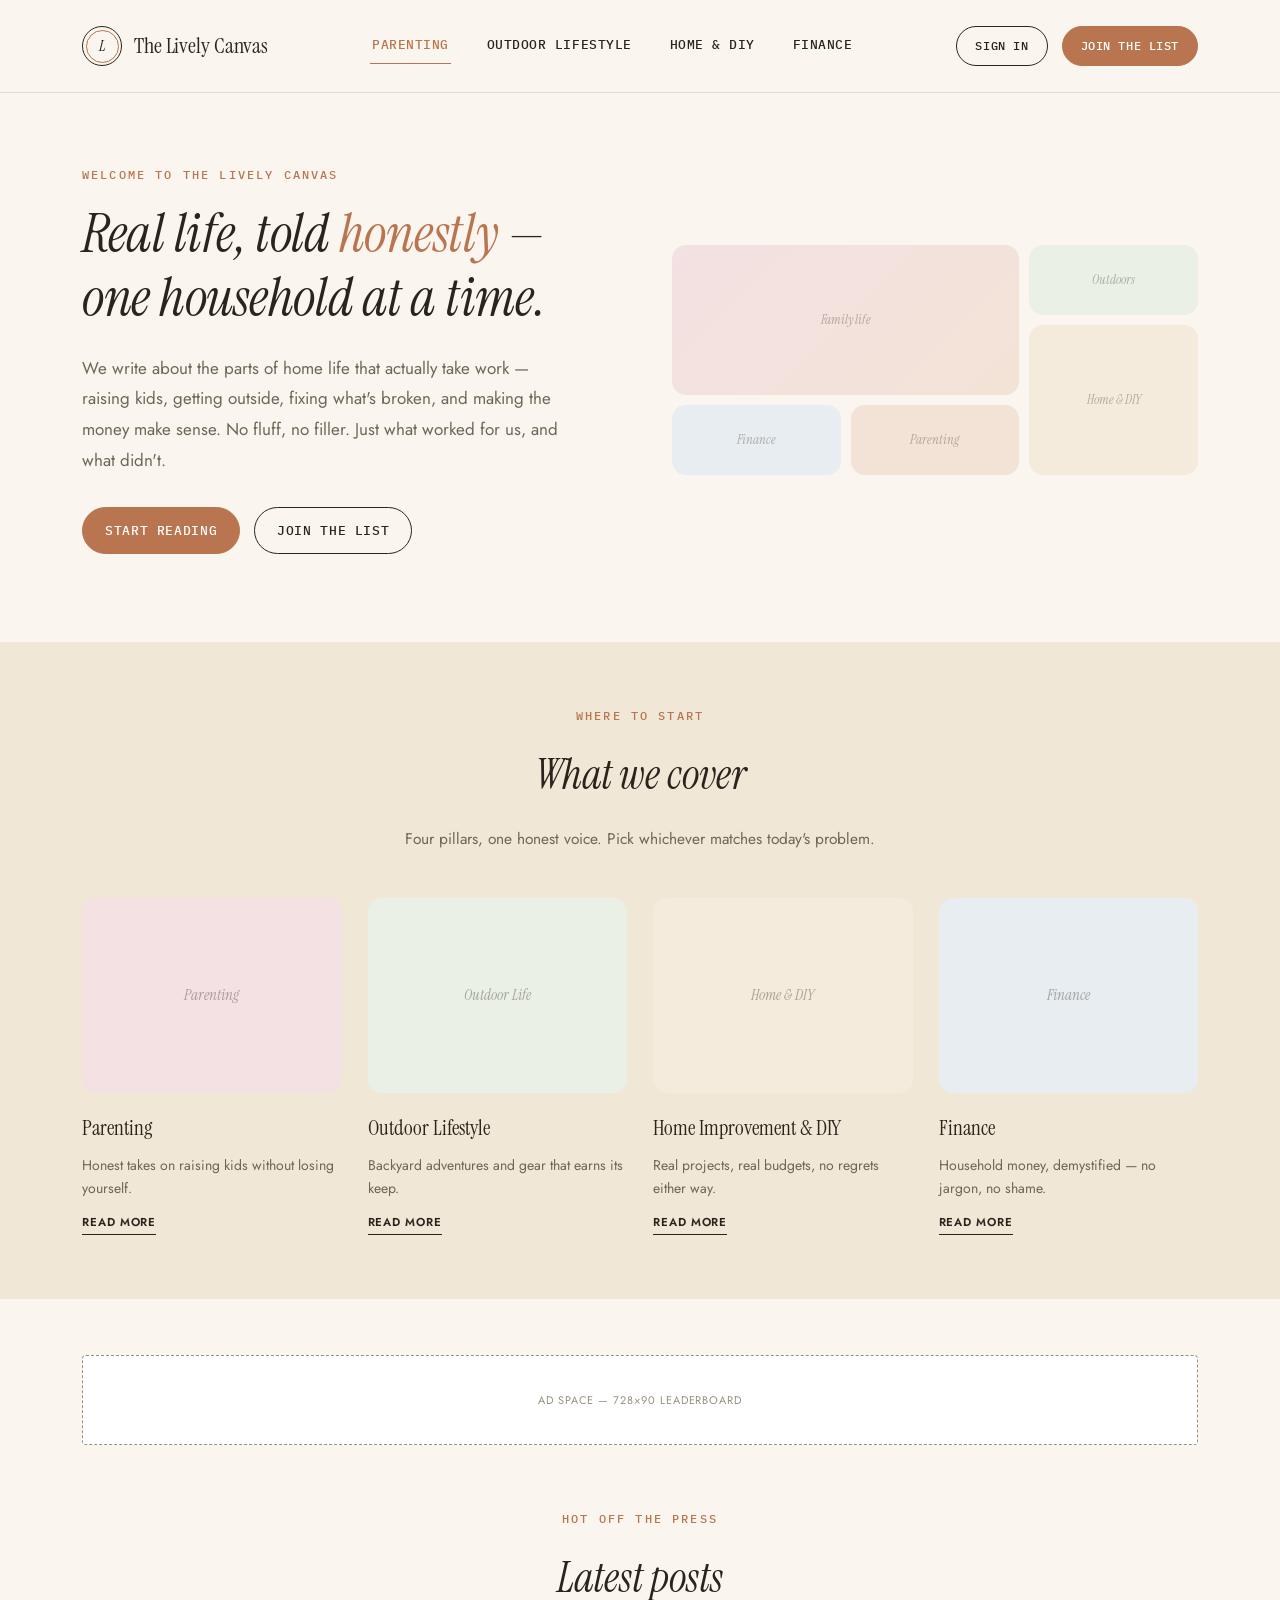
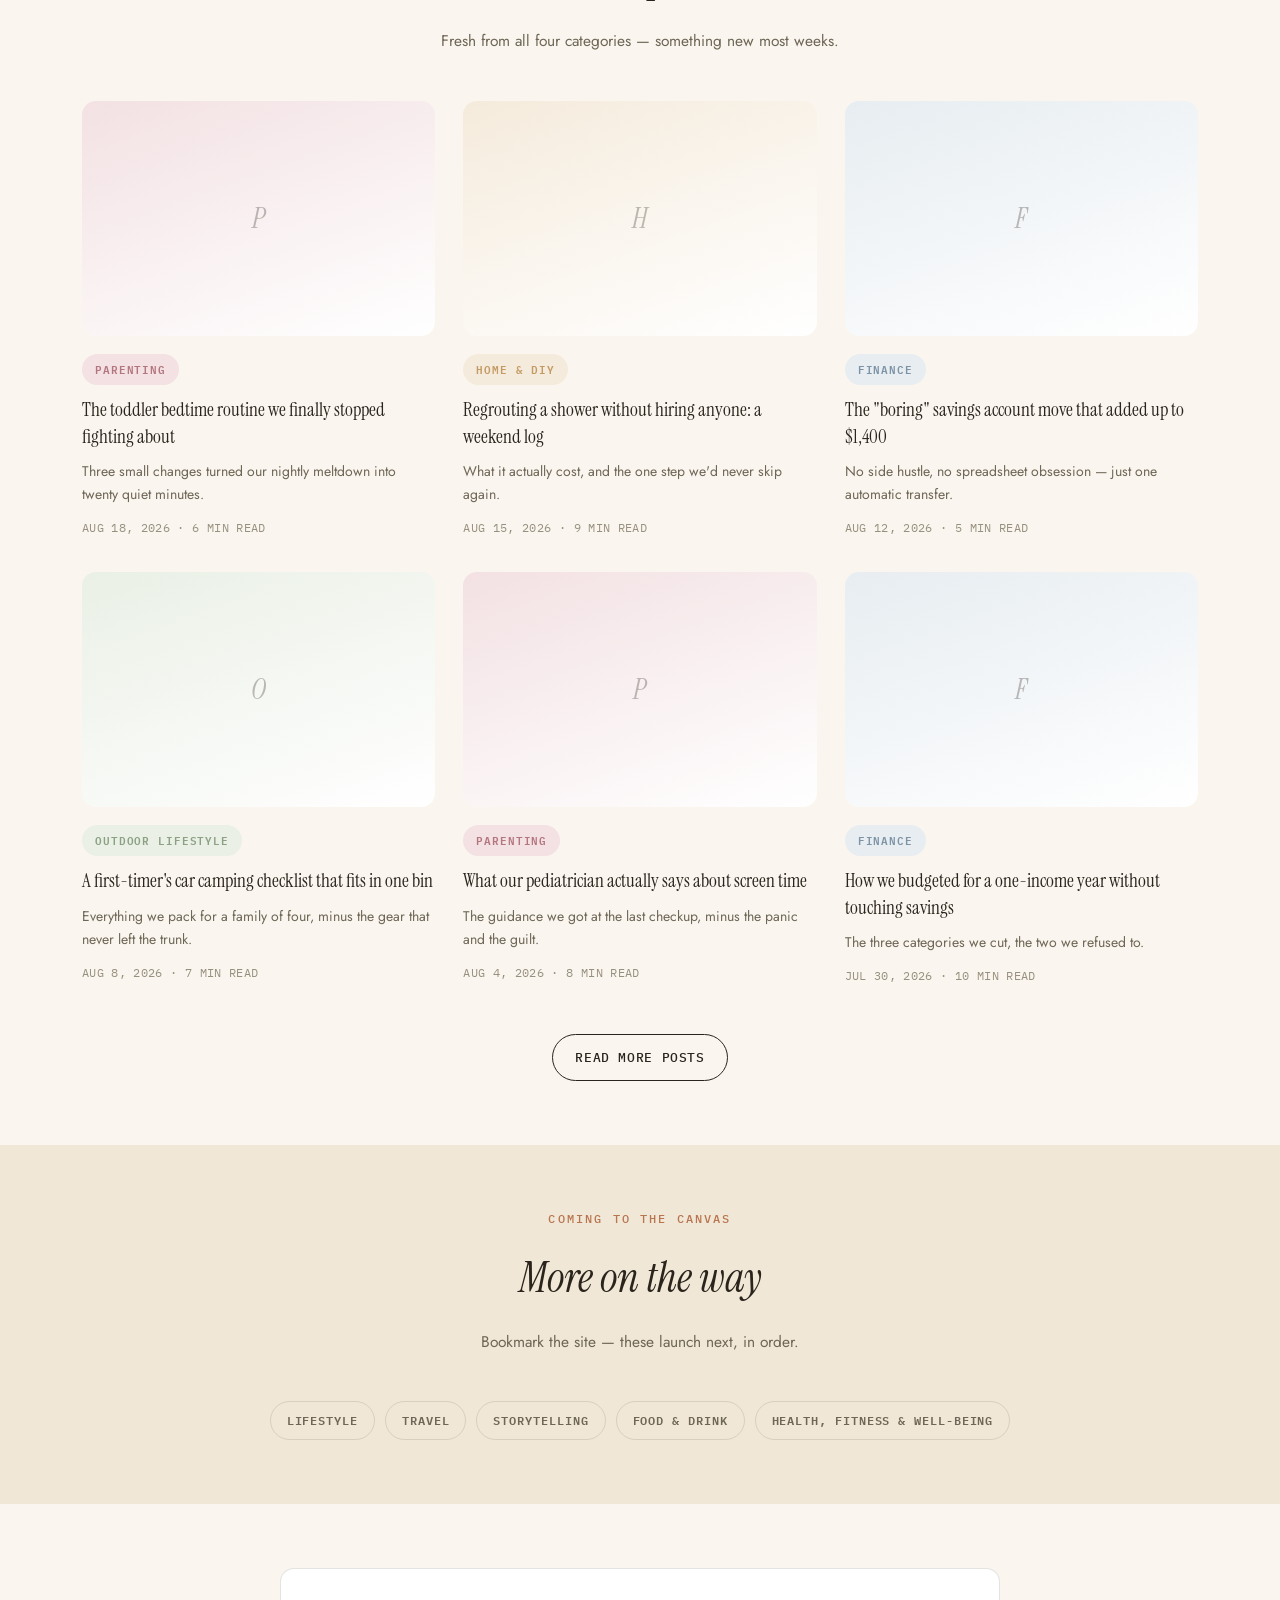
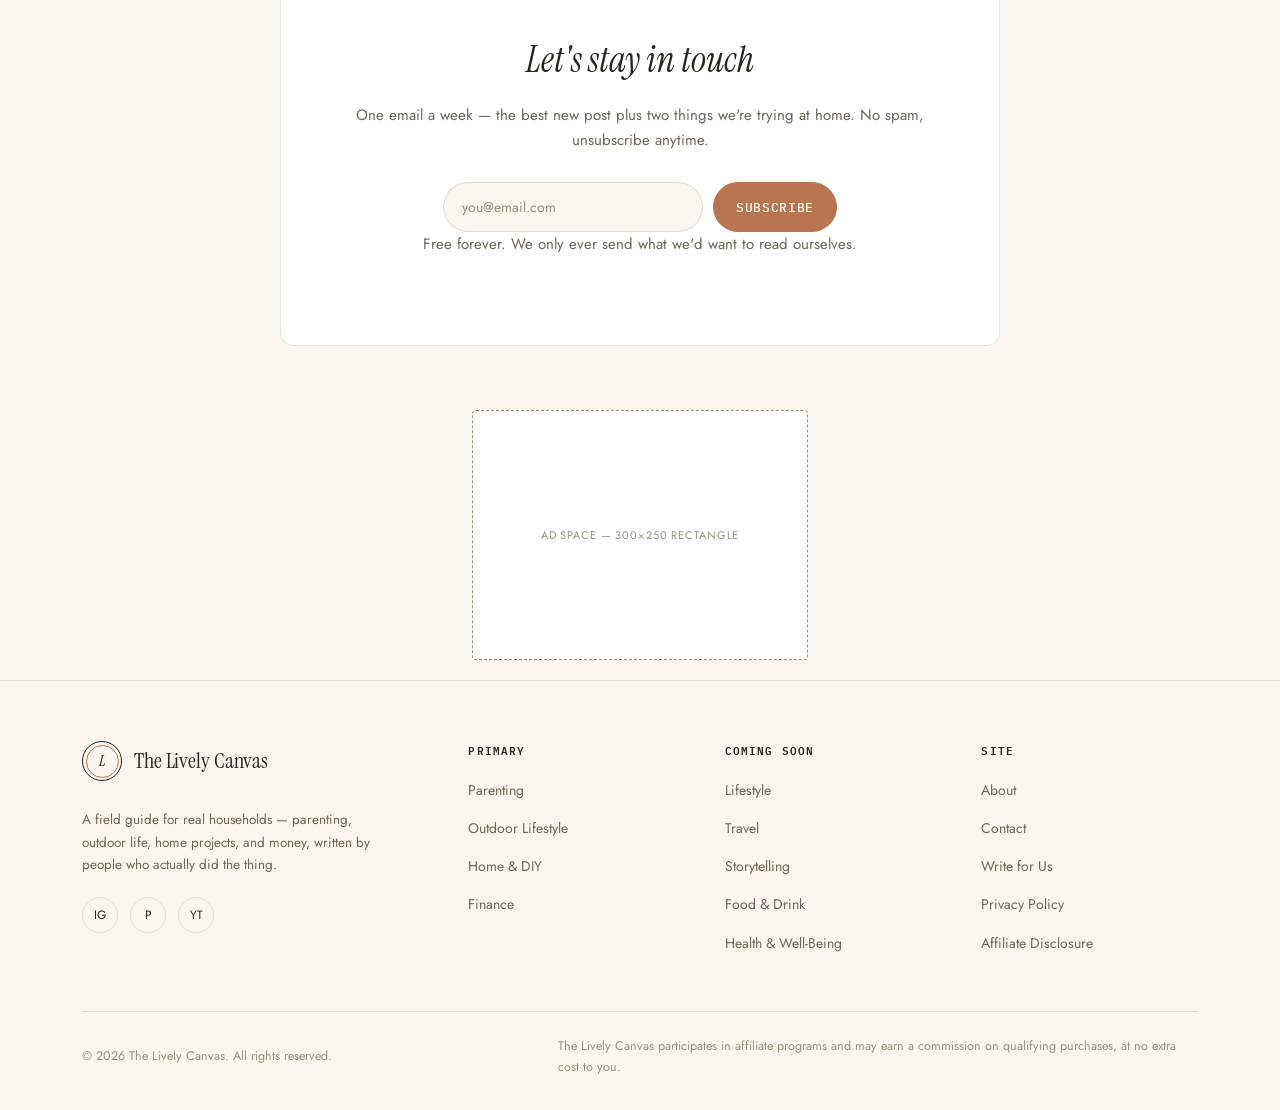
==== commit e52de09d: "Adopt The Lively Canvas identity (round-seal logo, warm neutral palette) Implements the chosen 2a "r" ====
--- a/index.html
+++ b/index.html
@@ -3,17 +3,21 @@
 <head>
 <meta charset="UTF-8">
 <meta name="viewport" content="width=device-width, initial-scale=1.0">
-<title>LivelyCanvas — A field guide for real households</title>
+<title>The Lively Canvas — A field guide for real households</title>
 <meta name="description" content="Parenting, outdoor lifestyle, home improvement, and money — honest, useful writing for real households.">
+<link rel="icon" type="image/svg+xml" href="favicon.svg">
 <link rel="preconnect" href="https://fonts.googleapis.com">
-<link href="https://fonts.googleapis.com/css2?family=Fraunces:ital,wght@0,500;0,600;1,500;1,600&family=Jost:wght@400;500;600&display=swap" rel="stylesheet">
+<link href="https://fonts.googleapis.com/css2?family=Instrument+Serif:ital@0;1&family=IBM+Plex+Mono:wght@400;500&family=Jost:wght@400;500;600&display=swap" rel="stylesheet">
 <link rel="stylesheet" href="styles.css">
 </head>
 <body>
 
 <header class="site-header">
   <div class="header-row">
-    <a href="index.html" class="logo">Lively<span>Canvas</span></a>
+    <a href="index.html" class="brand-seal">
+      <span class="seal-ring"><span class="seal-ring-inner"><span class="seal-letter">L</span></span></span>
+      <span class="seal-word">The Lively Canvas</span>
+    </a>
     <nav class="primary-nav">
       <a href="category.html?cat=parenting" class="active">Parenting</a>
       <a href="category.html?cat=outdoor">Outdoor Lifestyle</a>
@@ -41,7 +45,7 @@
   <section class="hero">
     <div class="wrap hero-grid">
       <div class="hero-copy">
-        <span class="eyebrow">Welcome to LivelyCanvas</span>
+        <span class="eyebrow">Welcome to The Lively Canvas</span>
         <h1>Real life, told <span class="accent">honestly</span> — one household at a time.</h1>
         <p class="lede">We write about the parts of home life that actually take work — raising kids, getting outside, fixing what's broken, and making the money make sense. No fluff, no filler. Just what worked for us, and what didn't.</p>
         <div class="hero-cta">
@@ -212,7 +216,10 @@
   <div class="wrap">
     <div class="footer-grid">
       <div class="footer-brand">
-        <a href="index.html" class="logo">Lively<span>Canvas</span></a>
+        <a href="index.html" class="brand-seal">
+          <span class="seal-ring"><span class="seal-ring-inner"><span class="seal-letter">L</span></span></span>
+          <span class="seal-word">The Lively Canvas</span>
+        </a>
         <p>A field guide for real households — parenting, outdoor life, home projects, and money, written by people who actually did the thing.</p>
         <div class="social-row">
           <a href="#" aria-label="Instagram">IG</a>
@@ -251,8 +258,8 @@
       </div>
     </div>
     <div class="footer-bottom">
-      <p>© 2026 LivelyCanvas. All rights reserved.</p>
-      <p class="disclosure">LivelyCanvas participates in affiliate programs and may earn a commission on qualifying purchases, at no extra cost to you.</p>
+      <p>© 2026 The Lively Canvas. All rights reserved.</p>
+      <p class="disclosure">The Lively Canvas participates in affiliate programs and may earn a commission on qualifying purchases, at no extra cost to you.</p>
     </div>
   </div>
 </footer>
--- a/styles.css
+++ b/styles.css
@@ -1,17 +1,18 @@
 /* =========================================================
-   LivelyCanvas — design tokens (warm personal-blog theme)
+   The Lively Canvas — design tokens
+   (identity: round seal mark, Instrument Serif + IBM Plex Mono)
    ========================================================= */
 :root{
-  --canvas:      #FBF6F0;
-  --canvas-deep: #F3E9DE;
+  --canvas:      #FAF6EF;
+  --canvas-deep: #F0E7D6;
   --card:        #FFFFFF;
-  --ink:         #3A322C;
-  --ink-soft:    #8A7D71;
-  --ink-faint:   #B3A79A;
-  --line:        rgba(58,50,44,0.10);
-
-  --brand:       #C08078;  /* primary elegant accent — logo, CTAs, emphasis */
-  --brand-soft:  #F5E4E1;
+  --ink:         #2A241C;
+  --ink-soft:    #6E6656;
+  --ink-faint:   #97907F;
+  --line:        rgba(42,36,28,0.12);
+
+  --brand:       #B9754F;  /* primary accent — seal ring, CTAs, emphasis */
+  --brand-soft:  #F3E3D6;
 
   --rose:        #B4767E;  /* Parenting */
   --rose-soft:   #F3E1E3;
@@ -26,7 +27,8 @@
   --radius-lg: 14px;
   --max: 1180px;
 
-  --font-display: 'Fraunces', Georgia, serif;
+  --font-display: 'Instrument Serif', Georgia, serif;
+  --font-mono: 'IBM Plex Mono', 'SF Mono', monospace;
   --font-body: 'Jost', 'Inter', -apple-system, BlinkMacSystemFont, sans-serif;
 }
 
@@ -52,7 +54,7 @@
 .wrap{ max-width: var(--max); margin: 0 auto; padding: 0 32px; }
 
 .eyebrow{
-  font-family: var(--font-body);
+  font-family: var(--font-mono);
   font-size: 12px;
   letter-spacing: 0.18em;
   text-transform: uppercase;
@@ -71,13 +73,25 @@
   display:flex; align-items:center; justify-content:space-between;
   padding: 26px 32px; max-width: var(--max); margin: 0 auto; gap: 24px;
 }
-.logo{
-  font-family: var(--font-display); font-style: italic; font-weight: 500;
-  font-size: 27px; letter-spacing: 0.01em; white-space: nowrap; color: var(--ink);
-}
-.logo span{ color: var(--brand); font-style: italic; }
-
-.primary-nav{ display:flex; gap: 34px; }
+.brand-seal{ display:inline-flex; align-items:center; gap:12px; white-space:nowrap; }
+.brand-seal .seal-ring{
+  width:40px; height:40px; border-radius:50%; flex:none;
+  border:1.2px solid var(--ink);
+  display:flex; align-items:center; justify-content:center;
+}
+.brand-seal .seal-ring-inner{
+  width:33px; height:33px; border-radius:50%;
+  border:1px solid var(--brand);
+  display:flex; align-items:center; justify-content:center;
+}
+.brand-seal .seal-letter{
+  font-family: var(--font-display); font-style: italic; font-size: 16px; line-height: 1; color: var(--ink);
+}
+.brand-seal .seal-word{
+  font-family: var(--font-display); font-size: 22px; letter-spacing: -0.005em; color: var(--ink);
+}
+
+.primary-nav{ display:flex; gap: 34px; font-family: var(--font-mono); }
 .primary-nav a{
   font-size: 13px; font-weight: 500; letter-spacing: 0.04em; text-transform: uppercase;
   padding: 6px 2px; border-bottom: 1px solid transparent;
@@ -87,7 +101,7 @@
 
 .header-actions{ display:flex; align-items:center; gap:14px; }
 .btn{
-  display:inline-flex; align-items:center; gap:8px;
+  display:inline-flex; align-items:center; gap:8px; font-family: var(--font-mono);
   font-size: 12.5px; font-weight: 500; letter-spacing: 0.05em; text-transform: uppercase;
   padding: 12px 22px; border-radius: 999px; border: 1px solid var(--ink);
   transition: transform .15s ease, background .18s ease, color .18s ease, border-color .18s ease;
@@ -105,7 +119,7 @@
 .nav-toggle span{ width:22px; height:1.5px; background:var(--ink); display:block; }
 .mobile-nav{ display:none; flex-direction:column; padding: 6px 32px 24px; border-bottom: 1px solid var(--line); }
 .mobile-nav.open{ display:flex; }
-.mobile-nav a{ padding: 14px 0; font-size:14px; font-weight:500; letter-spacing:.03em; text-transform:uppercase; border-bottom:1px solid var(--line); }
+.mobile-nav a{ padding: 14px 0; font-family: var(--font-mono); font-size:14px; font-weight:500; letter-spacing:.03em; text-transform:uppercase; border-bottom:1px solid var(--line); }
 .mobile-nav a:last-child{ border-bottom:none; }
 
 /* =========================================================
@@ -185,7 +199,8 @@
 
 /* Category label pill (softer, minimal) */
 .pill{
-  display:inline-block; font-size: 11px; letter-spacing: 0.08em; text-transform: uppercase;
+  display:inline-block; font-family: var(--font-mono);
+  font-size: 11px; letter-spacing: 0.08em; text-transform: uppercase;
   font-weight: 600; padding: 6px 13px; border-radius: 999px;
 }
 .pill.rose{ background: var(--rose-soft); color: var(--rose); }
@@ -214,7 +229,7 @@
 .post-card h3{ font-family: var(--font-display); font-size: 19px; font-weight:500; margin: 0 0 10px; line-height:1.4; }
 .post-card h3 a:hover{ color: var(--brand); }
 .post-card p{ font-size: 14px; color: var(--ink-soft); margin: 0 0 12px; line-height:1.65; }
-.post-meta{ font-size: 11.5px; color: var(--ink-faint); letter-spacing: 0.03em; text-transform: uppercase; }
+.post-meta{ font-family: var(--font-mono); font-size: 11.5px; color: var(--ink-faint); letter-spacing: 0.03em; text-transform: uppercase; }
 
 .center-cta{ text-align:center; margin-top: 48px; }
 
@@ -267,9 +282,10 @@
    ========================================================= */
 .site-footer{ border-top: 1px solid var(--line); padding: 60px 0 32px; margin-top: 20px; }
 .footer-grid{ display:grid; grid-template-columns: 1.6fr 1fr 1fr 1fr; gap: 40px; padding-bottom: 44px; }
-.footer-brand .logo{ margin-bottom: 14px; display:inline-block; }
+.footer-brand .brand-seal{ margin-bottom: 14px; }
 .footer-brand p{ color: var(--ink-soft); font-size: 13.5px; max-width: 300px; line-height:1.7; }
 .footer-col h4{
+  font-family: var(--font-mono);
   font-size: 11px; letter-spacing: 0.1em; text-transform: uppercase; font-weight:600;
   color: var(--ink); margin: 0 0 16px;
 }
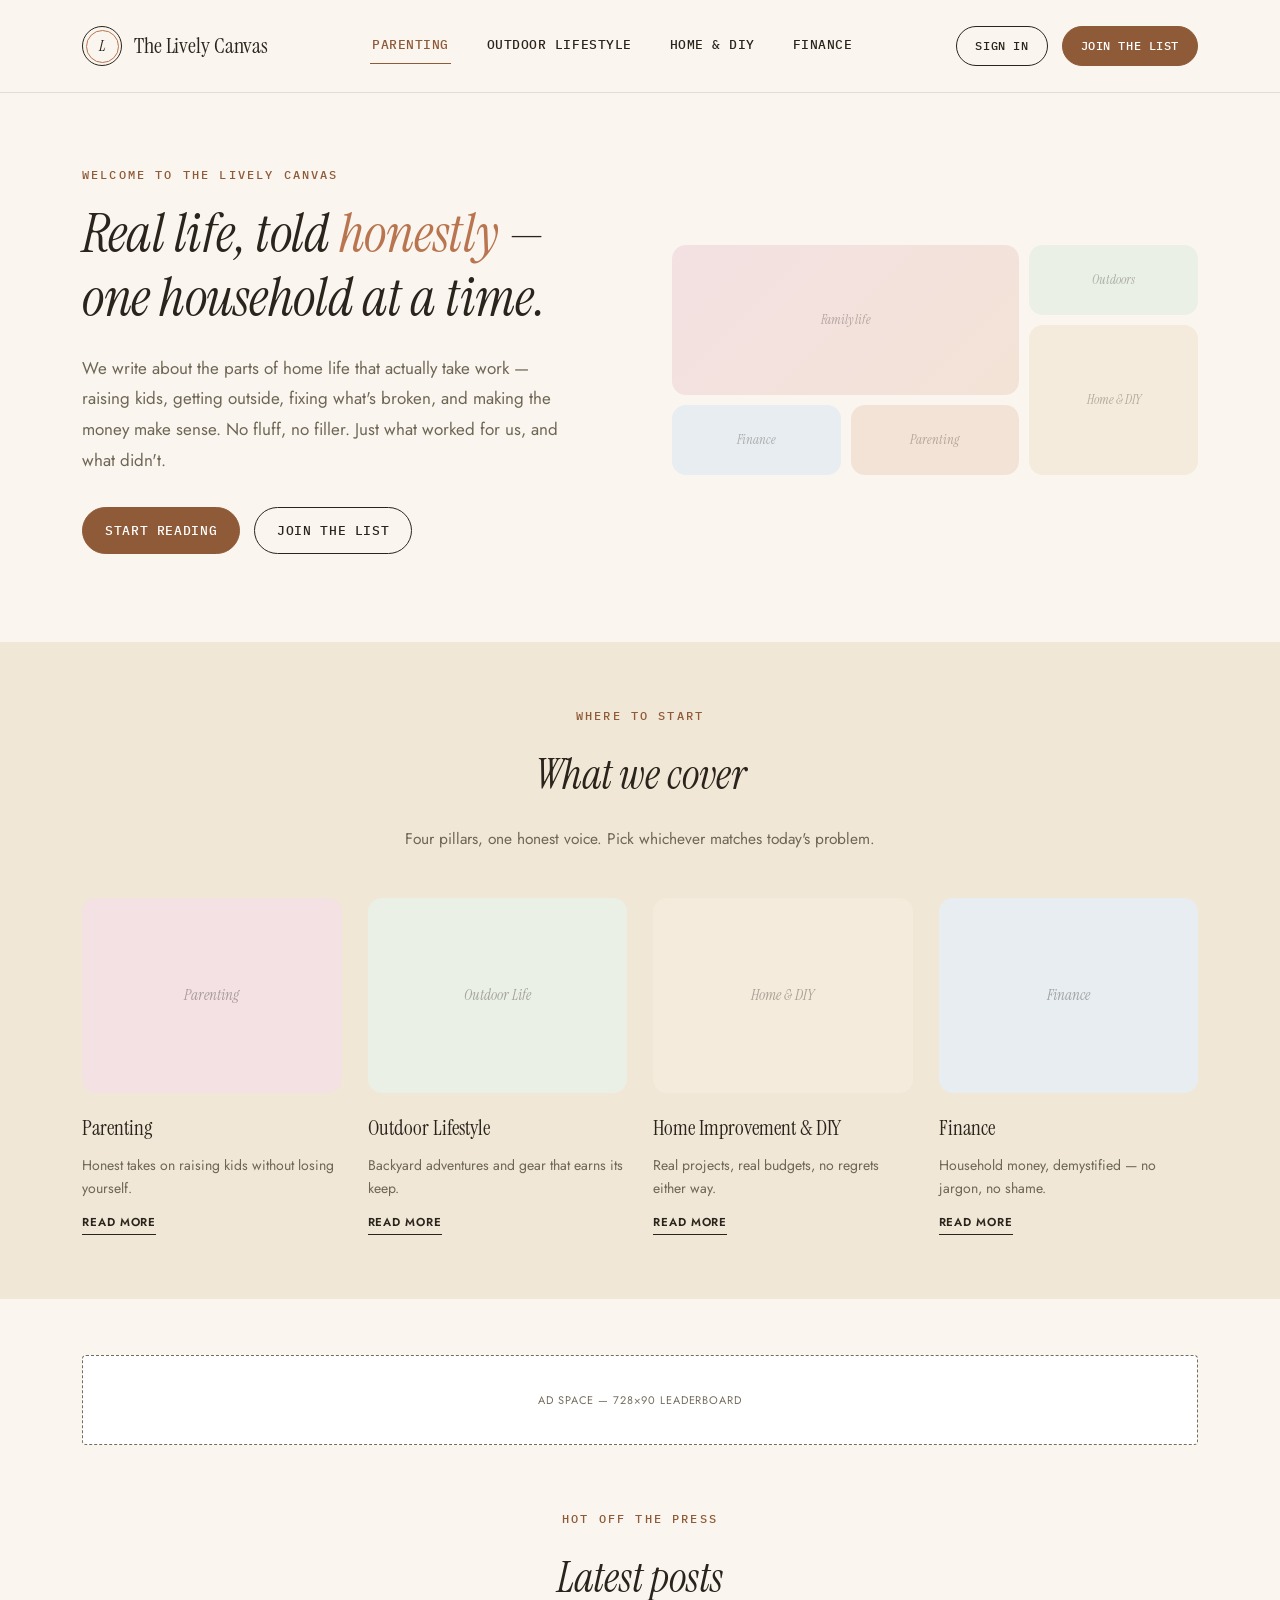
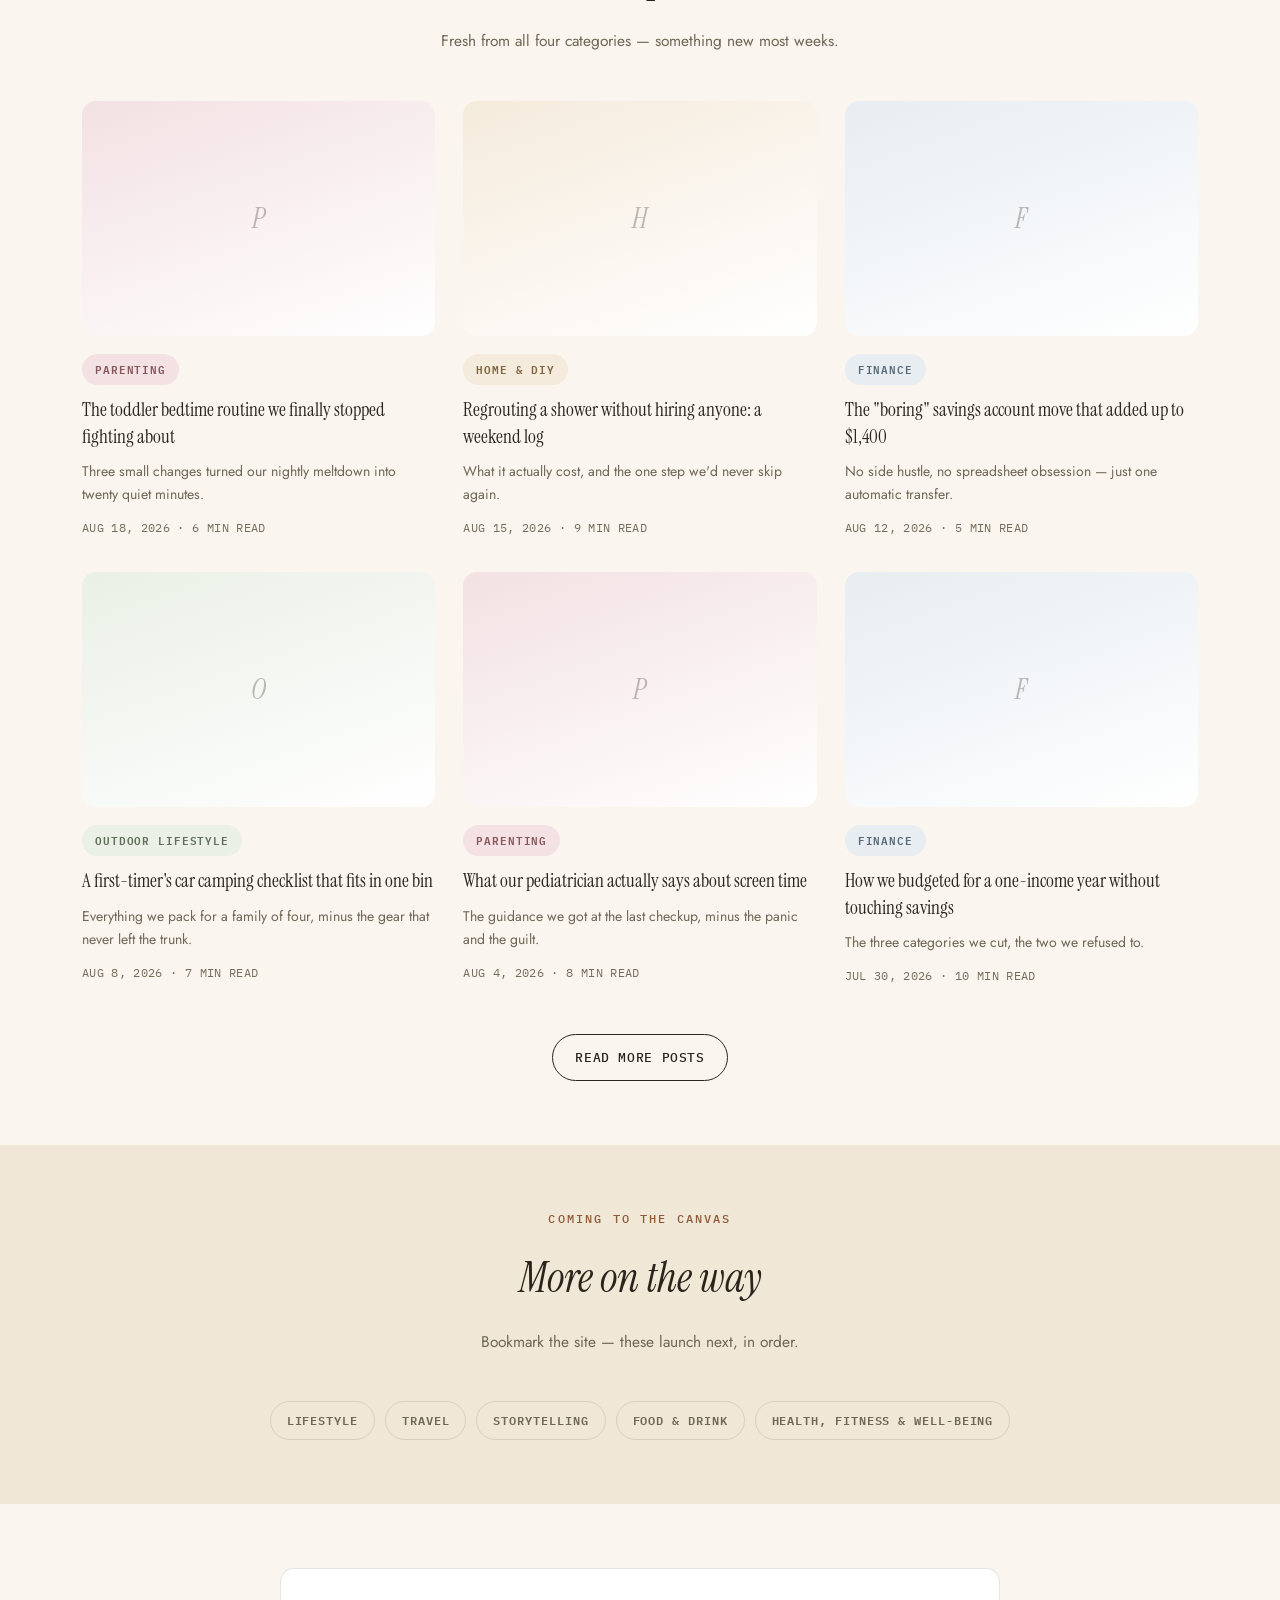
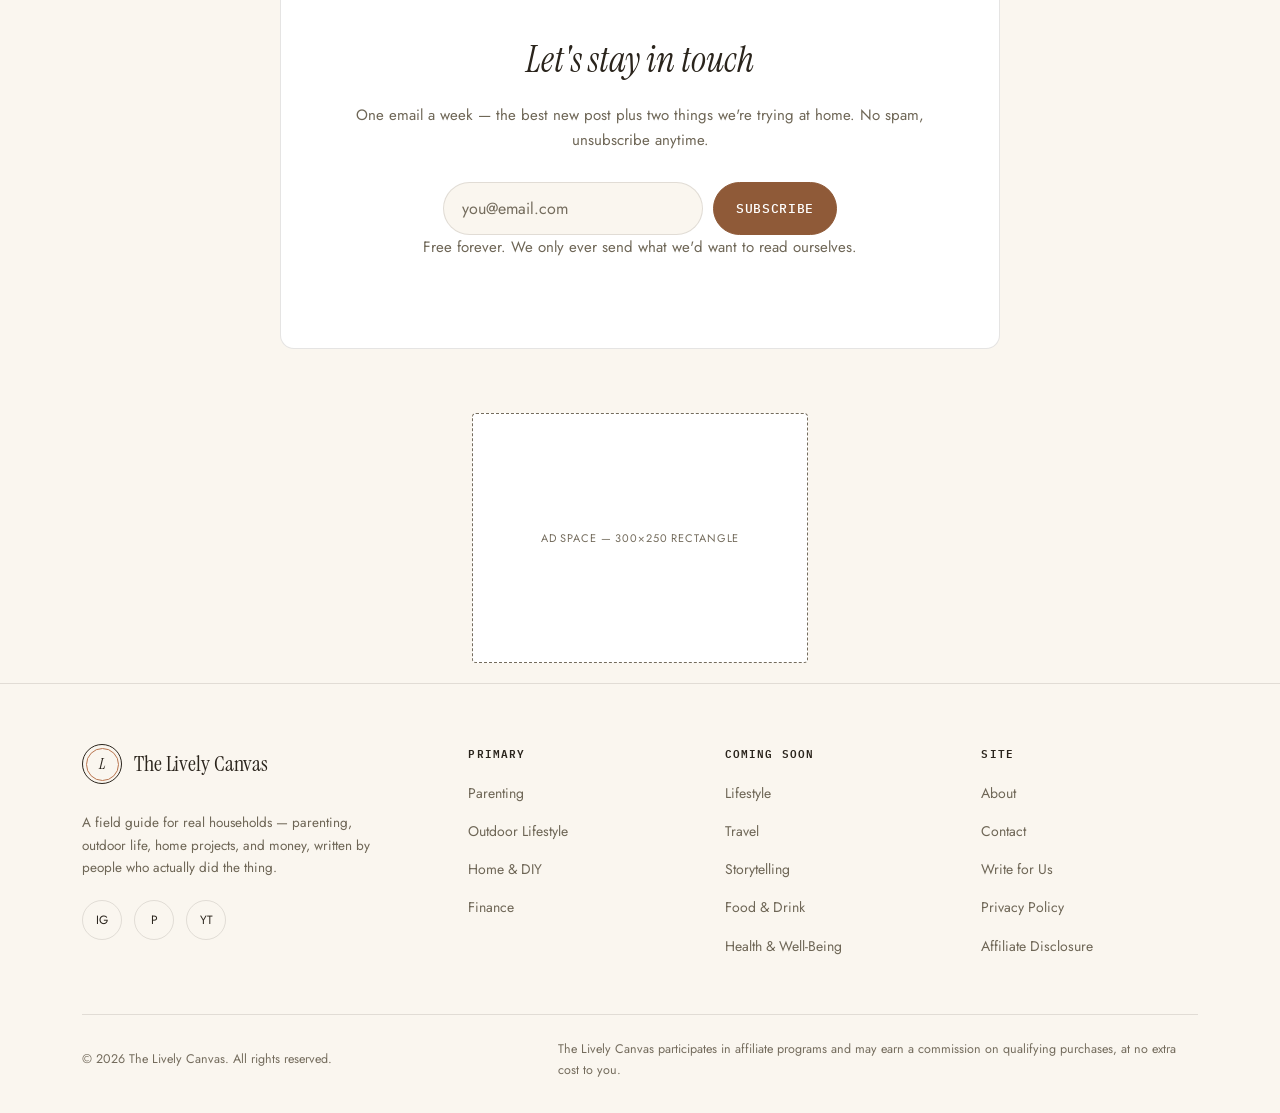
==== commit ae3df267: "Accessibility audit fixes + responsive hardening WCAG AA fixes (verified against computed contrast r" ====
--- a/index.html
+++ b/index.html
@@ -12,14 +12,16 @@
 </head>
 <body>
 
+<a href="#main-content" class="skip-link">Skip to main content</a>
+
 <header class="site-header">
   <div class="header-row">
     <a href="index.html" class="brand-seal">
-      <span class="seal-ring"><span class="seal-ring-inner"><span class="seal-letter">L</span></span></span>
+      <span class="seal-ring" aria-hidden="true"><span class="seal-ring-inner"><span class="seal-letter">L</span></span></span>
       <span class="seal-word">The Lively Canvas</span>
     </a>
-    <nav class="primary-nav">
-      <a href="category.html?cat=parenting" class="active">Parenting</a>
+    <nav class="primary-nav" aria-label="Primary">
+      <a href="category.html?cat=parenting" class="active" aria-current="page">Parenting</a>
       <a href="category.html?cat=outdoor">Outdoor Lifestyle</a>
       <a href="category.html?cat=diy">Home &amp; DIY</a>
       <a href="category.html?cat=finance">Finance</a>
@@ -27,10 +29,10 @@
     <div class="header-actions">
       <a href="#newsletter" class="btn btn-ghost btn-sm">Sign in</a>
       <a href="#newsletter" class="btn btn-solid btn-sm">Join the list</a>
-      <button class="nav-toggle" aria-label="Menu"><span></span><span></span><span></span></button>
-    </div>
-  </div>
-  <nav class="mobile-nav">
+      <button class="nav-toggle" aria-label="Menu" aria-expanded="false" aria-controls="mobile-nav"><span></span><span></span><span></span></button>
+    </div>
+  </div>
+  <nav class="mobile-nav" id="mobile-nav" aria-label="Mobile">
     <a href="category.html?cat=parenting">Parenting</a>
     <a href="category.html?cat=outdoor">Outdoor Lifestyle</a>
     <a href="category.html?cat=diy">Home &amp; DIY</a>
@@ -39,7 +41,7 @@
   </nav>
 </header>
 
-<main>
+<main id="main-content">
 
   <!-- HERO — personal welcome + photo collage -->
   <section class="hero">
@@ -197,7 +199,8 @@
         <h2>Let's stay in touch</h2>
         <p>One email a week — the best new post plus two things we're trying at home. No spam, unsubscribe anytime.</p>
         <form class="newsletter-form" data-newsletter>
-          <input type="email" placeholder="you@email.com" required>
+          <label for="newsletter-email" class="visually-hidden">Email address</label>
+          <input type="email" id="newsletter-email" name="email" placeholder="you@email.com" autocomplete="email" required>
           <button type="submit" class="btn btn-solid">Subscribe</button>
         </form>
         <p class="newsletter-confirm"></p>
@@ -217,7 +220,7 @@
     <div class="footer-grid">
       <div class="footer-brand">
         <a href="index.html" class="brand-seal">
-          <span class="seal-ring"><span class="seal-ring-inner"><span class="seal-letter">L</span></span></span>
+          <span class="seal-ring" aria-hidden="true"><span class="seal-ring-inner"><span class="seal-letter">L</span></span></span>
           <span class="seal-word">The Lively Canvas</span>
         </a>
         <p>A field guide for real households — parenting, outdoor life, home projects, and money, written by people who actually did the thing.</p>
@@ -228,7 +231,7 @@
         </div>
       </div>
       <div class="footer-col">
-        <h4>Primary</h4>
+        <h3>Primary</h3>
         <ul>
           <li><a href="category.html?cat=parenting">Parenting</a></li>
           <li><a href="category.html?cat=outdoor">Outdoor Lifestyle</a></li>
@@ -237,7 +240,7 @@
         </ul>
       </div>
       <div class="footer-col">
-        <h4>Coming soon</h4>
+        <h3>Coming soon</h3>
         <ul>
           <li><a href="#">Lifestyle</a></li>
           <li><a href="#">Travel</a></li>
@@ -247,7 +250,7 @@
         </ul>
       </div>
       <div class="footer-col">
-        <h4>Site</h4>
+        <h3>Site</h3>
         <ul>
           <li><a href="#">About</a></li>
           <li><a href="#">Contact</a></li>
--- a/styles.css
+++ b/styles.css
@@ -8,19 +8,21 @@
   --card:        #FFFFFF;
   --ink:         #2A241C;
   --ink-soft:    #6E6656;
-  --ink-faint:   #97907F;
+  --ink-faint:   #746C5D;  /* WCAG AA: 4.8:1 on canvas (was #97907F at 2.95:1) */
   --line:        rgba(42,36,28,0.12);
 
-  --brand:       #B9754F;  /* primary accent — seal ring, CTAs, emphasis */
+  --brand:       #B9754F;  /* decorative only — seal ring border, large-text accent (3.4:1, passes non-text/large-text 3:1) */
+  --brand-ink:   #8F5A38;  /* accessible brand for text/buttons — 5.3:1 on canvas, 5.7:1 white-on-brand (was #B9754F at 3.4–3.7:1, failed AA) */
+  --brand-ink-hover: #754A2E;
   --brand-soft:  #F3E3D6;
 
-  --rose:        #B4767E;  /* Parenting */
+  --rose:        #85575D;  /* Parenting — WCAG AA 4.7:1 on rose-soft (was #B4767E at 2.9:1) */
   --rose-soft:   #F3E1E3;
-  --sage:        #8CA084;  /* Outdoor Lifestyle */
+  --sage:        #5F6D5A;  /* Outdoor Lifestyle — WCAG AA 4.8:1 on sage-soft (was #8CA084 at 2.4:1) */
   --sage-soft:   #EAF0E6;
-  --caramel:     #C39A63;  /* Home Improvement & DIY */
+  --caramel:     #7D633F;  /* Home Improvement & DIY — WCAG AA 4.8:1 on caramel-soft (was #C39A63 at 2.2:1) */
   --caramel-soft:#F5EBDC;
-  --slate:       #7D93A6;  /* Finance */
+  --slate:       #5A6A78;  /* Finance — WCAG AA 4.7:1 on slate-soft (was #7D93A6 at 2.7:1) */
   --slate-soft:  #E7EDF1;
 
   --radius: 4px;
@@ -51,6 +53,31 @@
 button{ font-family: inherit; cursor:pointer; }
 input{ font-family: inherit; }
 
+/* =========================================================
+   Accessibility helpers
+   ========================================================= */
+.visually-hidden{
+  position:absolute; width:1px; height:1px; padding:0; margin:-1px;
+  overflow:hidden; clip:rect(0,0,0,0); white-space:nowrap; border:0;
+}
+.skip-link{
+  position:absolute; left:12px; top:-60px; z-index:1000;
+  background: var(--ink); color:#fff; padding:12px 20px; border-radius: var(--radius);
+  font-family: var(--font-mono); font-size:13px; letter-spacing:.04em;
+  transition: top .15s ease;
+}
+.skip-link:focus{ top:12px; }
+
+:focus-visible{ outline: 2px solid var(--ink); outline-offset: 2px; }
+.btn-solid:focus-visible, .pagination a.active:focus-visible, .social-row a:hover:focus-visible{
+  outline-color: var(--ink);
+}
+
+@media (prefers-reduced-motion: reduce){
+  html{ scroll-behavior: auto; }
+  *, *::before, *::after{ animation-duration: 0.01ms !important; animation-iteration-count: 1 !important; transition-duration: 0.01ms !important; }
+}
+
 .wrap{ max-width: var(--max); margin: 0 auto; padding: 0 32px; }
 
 .eyebrow{
@@ -59,7 +86,7 @@
   letter-spacing: 0.18em;
   text-transform: uppercase;
   font-weight: 500;
-  color: var(--brand);
+  color: var(--brand-ink);
 }
 
 /* =========================================================
@@ -97,7 +124,7 @@
   padding: 6px 2px; border-bottom: 1px solid transparent;
   transition: border-color .15s ease, color .15s ease;
 }
-.primary-nav a:hover, .primary-nav a.active{ border-color: var(--brand); color: var(--brand); }
+.primary-nav a:hover, .primary-nav a.active{ border-color: var(--brand-ink); color: var(--brand-ink); }
 
 .header-actions{ display:flex; align-items:center; gap:14px; }
 .btn{
@@ -106,15 +133,16 @@
   padding: 12px 22px; border-radius: 999px; border: 1px solid var(--ink);
   transition: transform .15s ease, background .18s ease, color .18s ease, border-color .18s ease;
 }
-.btn-solid{ background: var(--brand); color: #fff; border-color: var(--brand); }
-.btn-solid:hover{ transform: translateY(-1px); background: #A96860; border-color:#A96860; }
+.btn-solid{ background: var(--brand-ink); color: #fff; border-color: var(--brand-ink); }
+.btn-solid:hover{ transform: translateY(-1px); background: var(--brand-ink-hover); border-color: var(--brand-ink-hover); }
 .btn-ghost{ background: transparent; color: var(--ink); }
-.btn-ghost:hover{ border-color: var(--brand); color: var(--brand); }
+.btn-ghost:hover{ border-color: var(--brand-ink); color: var(--brand-ink); }
 .btn-sm{ padding: 9px 18px; font-size: 11.5px; }
 
 .nav-toggle{
   display:none; background:none; border:none;
-  flex-direction:column; gap:5px; padding: 4px;
+  flex-direction:column; gap:5px; padding: 11px;
+  min-width:44px; min-height:44px; align-items:center; justify-content:center;
 }
 .nav-toggle span{ width:22px; height:1.5px; background:var(--ink); display:block; }
 .mobile-nav{ display:none; flex-direction:column; padding: 6px 32px 24px; border-bottom: 1px solid var(--line); }
@@ -195,7 +223,7 @@
   font-size: 11.5px; letter-spacing:.08em; text-transform:uppercase; font-weight:600;
   color: var(--ink); border-bottom: 1px solid var(--ink); padding-bottom:2px; display:inline-block; width:fit-content;
 }
-.feature-card:hover .read-link{ color: var(--brand); border-color: var(--brand); }
+.feature-card:hover .read-link{ color: var(--brand-ink); border-color: var(--brand-ink); }
 
 /* Category label pill (softer, minimal) */
 .pill{
@@ -227,7 +255,7 @@
 .post-card-photo.slate{ background: linear-gradient(160deg, var(--slate-soft), #fff); }
 .post-card .pill{ margin-bottom: 12px; align-self:flex-start; }
 .post-card h3{ font-family: var(--font-display); font-size: 19px; font-weight:500; margin: 0 0 10px; line-height:1.4; }
-.post-card h3 a:hover{ color: var(--brand); }
+.post-card h3 a:hover{ color: var(--brand-ink); }
 .post-card p{ font-size: 14px; color: var(--ink-soft); margin: 0 0 12px; line-height:1.65; }
 .post-meta{ font-family: var(--font-mono); font-size: 11.5px; color: var(--ink-faint); letter-spacing: 0.03em; text-transform: uppercase; }
 
@@ -258,11 +286,11 @@
 .newsletter-form{ display:flex; gap:10px; flex-wrap: wrap; justify-content:center; }
 .newsletter-form input[type="email"]{
   padding: 14px 18px; border-radius: 999px; border: 1px solid var(--line);
-  background: var(--canvas); color: var(--ink); min-width: 260px; font-size: 14px;
+  background: var(--canvas); color: var(--ink); min-width: 260px; font-size: 16px;
 }
 .newsletter-form input::placeholder{ color: var(--ink-faint); }
 .newsletter-note{ font-size: 12px; color: var(--ink-faint); margin-top: 14px; width:100%; }
-.newsletter-confirm{ font-size: 13.5px; color: var(--brand); margin-top: 14px; display:none; }
+.newsletter-confirm{ font-size: 13.5px; color: var(--brand-ink); margin-top: 14px; display:none; }
 
 /* =========================================================
    Ad slot (placeholder — swap for real ad code)
@@ -284,20 +312,20 @@
 .footer-grid{ display:grid; grid-template-columns: 1.6fr 1fr 1fr 1fr; gap: 40px; padding-bottom: 44px; }
 .footer-brand .brand-seal{ margin-bottom: 14px; }
 .footer-brand p{ color: var(--ink-soft); font-size: 13.5px; max-width: 300px; line-height:1.7; }
-.footer-col h4{
+.footer-col h3{
   font-family: var(--font-mono);
   font-size: 11px; letter-spacing: 0.1em; text-transform: uppercase; font-weight:600;
   color: var(--ink); margin: 0 0 16px;
 }
 .footer-col ul li{ margin-bottom: 11px; }
 .footer-col a{ font-size: 14px; color: var(--ink-soft); }
-.footer-col a:hover{ color: var(--brand); }
+.footer-col a:hover{ color: var(--brand-ink); }
 .social-row{ display:flex; gap:12px; margin-top:20px; }
 .social-row a{
-  width:36px; height:36px; border-radius:50%; border:1px solid var(--line);
+  width:40px; height:40px; border-radius:50%; border:1px solid var(--line);
   display:flex; align-items:center; justify-content:center; font-size: 12px;
 }
-.social-row a:hover{ background: var(--brand); border-color: var(--brand); color:#fff; }
+.social-row a:hover{ background: var(--brand-ink); border-color: var(--brand-ink); color:#fff; }
 .footer-bottom{
   border-top: 1px solid var(--line); padding-top: 24px;
   display:flex; justify-content:space-between; align-items:center; flex-wrap: wrap; gap:10px;
@@ -317,7 +345,7 @@
 .article-header .lede{ font-size: 17px; color: var(--ink-soft); }
 .byline{ display:flex; align-items:center; justify-content:center; gap:12px; margin-top: 22px; font-size: 13.5px; color: var(--ink-soft); }
 .byline .avatar{
-  width:38px; height:38px; border-radius:50%; background: var(--brand-soft); color: var(--brand);
+  width:38px; height:38px; border-radius:50%; background: var(--brand-soft); color: var(--brand-ink);
   display:flex; align-items:center; justify-content:center;
   font-family: var(--font-display); font-style:italic; font-weight:600;
 }
@@ -349,7 +377,7 @@
   font-family: var(--font-display); font-style:italic; font-weight:600; font-size:22px; flex-shrink:0;
 }
 .pick-box .pick-eyebrow{ font-size:10.5px; text-transform:uppercase; letter-spacing:.08em; color:var(--caramel); font-weight:600; }
-.pick-box h4{ font-family: var(--font-display); font-style:italic; font-size:18px; margin: 4px 0 6px; }
+.pick-box h3{ font-family: var(--font-display); font-style:italic; font-weight: 500; font-size:18px; margin: 4px 0 6px; }
 .pick-box p{ font-size: 13.5px; color: var(--ink-soft); margin:0 0 10px; }
 
 .author-box{
@@ -362,14 +390,14 @@
 
 .sidebar{ display:flex; flex-direction: column; gap: 30px; position: sticky; top: 40px; }
 .widget{ border: 1px solid var(--line); background: var(--card); border-radius: var(--radius-lg); padding: 24px; }
-.widget h4{ font-size: 11px; text-transform:uppercase; letter-spacing:.1em; font-weight:600; color: var(--ink); margin: 0 0 18px; }
+.widget h3{ font-family: var(--font-mono); font-size: 11px; text-transform:uppercase; letter-spacing:.1em; font-weight:600; color: var(--ink); margin: 0 0 18px; }
 .widget-post{ display:flex; gap:12px; margin-bottom:16px; align-items:flex-start; }
 .widget-post:last-child{ margin-bottom:0; }
-.widget-post .num{ font-family: var(--font-display); font-style:italic; font-weight:600; color: var(--brand); font-size: 18px; width:22px; flex-shrink:0; }
-.widget-post h5{ font-family: var(--font-body); font-weight:500; font-size:14px; margin:0 0 4px; line-height:1.4; }
+.widget-post .num{ font-family: var(--font-display); font-style:italic; font-weight:600; color: var(--brand-ink); font-size: 18px; width:22px; flex-shrink:0; }
+.widget-post h4{ font-family: var(--font-body); font-weight:500; font-size:14px; margin:0 0 4px; line-height:1.4; }
 .widget-post span{ font-size:10.5px; color: var(--ink-faint); text-transform:uppercase; letter-spacing:.04em; }
 .widget-newsletter p{ font-size: 13px; color: var(--ink-soft); margin: 0 0 14px; }
-.widget-newsletter input{ width:100%; padding: 12px 14px; border-radius: 999px; border: 1px solid var(--line); margin-bottom:10px; font-size:13.5px; background:var(--canvas); }
+.widget-newsletter input{ width:100%; padding: 12px 14px; border-radius: 999px; border: 1px solid var(--line); margin-bottom:10px; font-size:16px; background:var(--canvas); }
 .widget-newsletter .btn{ width:100%; justify-content:center; }
 
 .related-grid{ display:grid; grid-template-columns: repeat(3,1fr); gap:24px; margin-top: 36px;}
@@ -387,10 +415,10 @@
 .cat-hero p{ font-size:16px; color: var(--ink-soft); max-width:52ch; margin: 0 auto; }
 .pagination{ display:flex; gap:10px; justify-content:center; margin-top: 44px; }
 .pagination a{
-  width:38px; height:38px; border-radius:50%; border:1px solid var(--line);
+  width:44px; height:44px; border-radius:50%; border:1px solid var(--line);
   display:flex; align-items:center; justify-content:center; font-size:13px;
 }
-.pagination a.active{ background:var(--brand); color:#fff; border-color:var(--brand); }
+.pagination a.active{ background:var(--brand-ink); color:#fff; border-color:var(--brand-ink); }
 
 /* =========================================================
    Write for Us — application-style sections
@@ -401,11 +429,11 @@
   padding: 28px; text-align:center;
 }
 .commit-card .num-badge{
-  width:40px; height:40px; border-radius:50%; background: var(--brand-soft); color: var(--brand);
+  width:40px; height:40px; border-radius:50%; background: var(--brand-soft); color: var(--brand-ink);
   display:flex; align-items:center; justify-content:center; margin: 0 auto 16px;
   font-family: var(--font-display); font-style:italic; font-weight:600;
 }
-.commit-card h4{ font-family: var(--font-display); font-style:italic; font-size:17px; margin: 0 0 8px; }
+.commit-card h3{ font-family: var(--font-display); font-style:italic; font-weight: 500; font-size:17px; margin: 0 0 8px; }
 .commit-card p{ font-size: 13.5px; color: var(--ink-soft); margin:0; line-height:1.6; }
 
 .benefit-list{ display:grid; grid-template-columns: 1fr 1fr; gap: 14px 32px; max-width: 720px; margin: 0 auto; }
@@ -413,7 +441,7 @@
   font-size: 14.5px; color: var(--ink); padding-left: 26px; position:relative; line-height:1.6;
 }
 .benefit-list li::before{
-  content:"—"; position:absolute; left:0; color: var(--brand); font-weight:600;
+  content:"—"; position:absolute; left:0; color: var(--brand-ink); font-weight:600;
 }
 
 /* =========================================================
@@ -443,3 +471,12 @@
   .section{ padding: 48px 0; }
   .photo-collage{ grid-template-rows: repeat(3, 56px); }
 }
+@media (max-width: 560px){
+  /* Below this width the header can't fit the seal + wordmark + solid CTA + hamburger
+     on one line without the pill button wrapping; the same CTA already lives in the
+     mobile-nav panel, so hide the header copy here instead of letting it wrap. */
+  .header-actions .btn-solid{ display:none; }
+}
+@media (max-width: 360px){
+  .brand-seal .seal-word{ font-size: 19px; }
+}
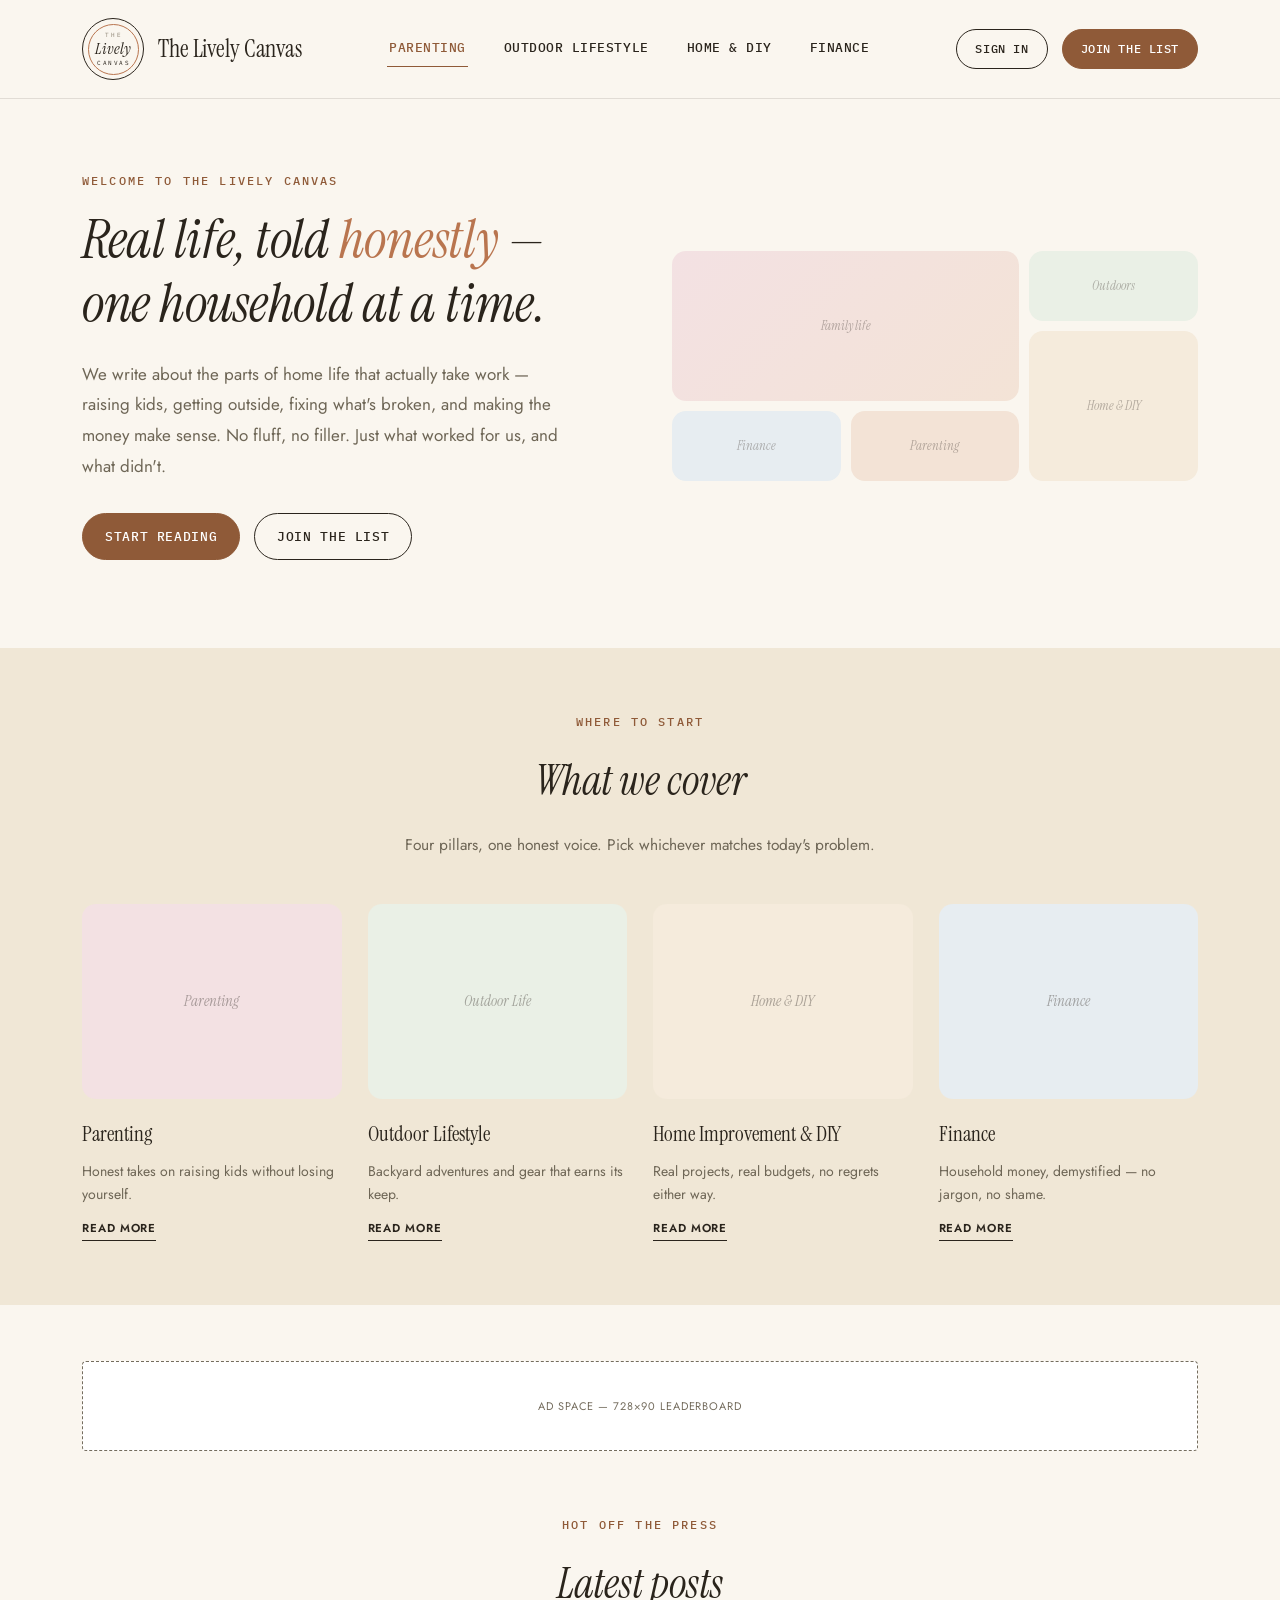
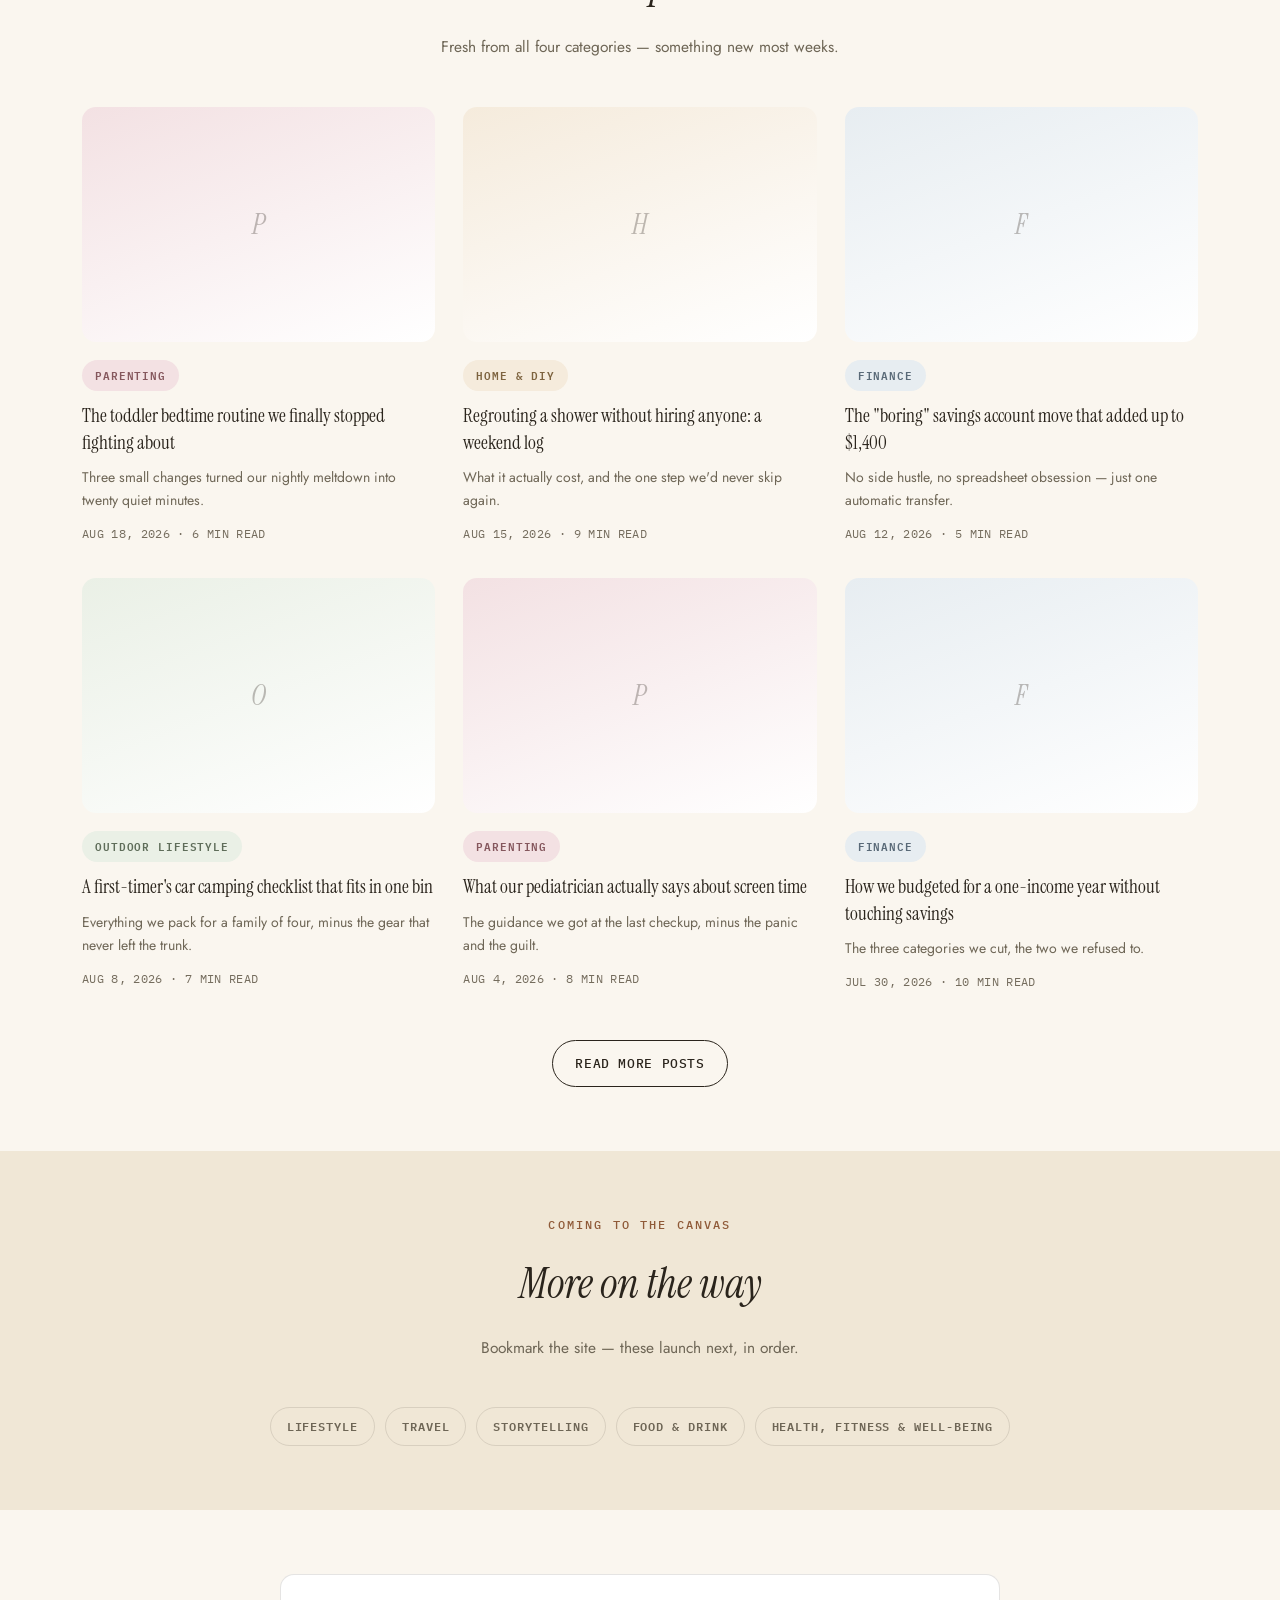
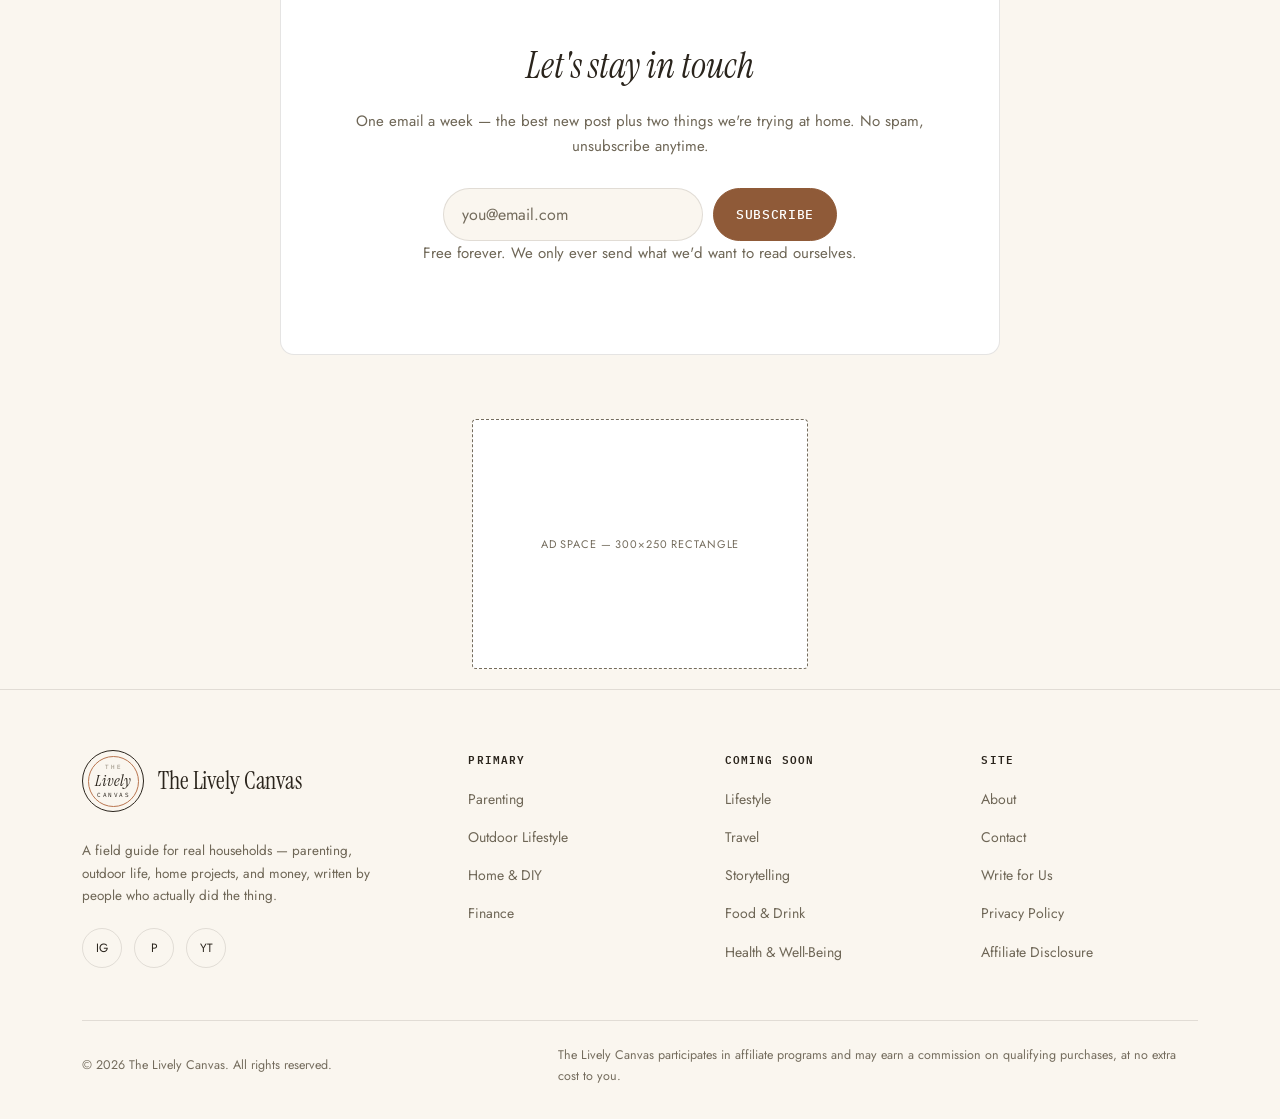
==== commit 97aeac1d: "Use the actual 2a seal detail instead of a bare L monogram The header/footer logo was built from the" ====
--- a/index.html
+++ b/index.html
@@ -17,7 +17,7 @@
 <header class="site-header">
   <div class="header-row">
     <a href="index.html" class="brand-seal">
-      <span class="seal-ring" aria-hidden="true"><span class="seal-ring-inner"><span class="seal-letter">L</span></span></span>
+      <span class="seal-ring" aria-hidden="true"><span class="seal-ring-inner"><span class="seal-the">THE</span><span class="seal-letter">Lively</span><span class="seal-canvas">CANVAS</span></span></span>
       <span class="seal-word">The Lively Canvas</span>
     </a>
     <nav class="primary-nav" aria-label="Primary">
@@ -220,7 +220,7 @@
     <div class="footer-grid">
       <div class="footer-brand">
         <a href="index.html" class="brand-seal">
-          <span class="seal-ring" aria-hidden="true"><span class="seal-ring-inner"><span class="seal-letter">L</span></span></span>
+          <span class="seal-ring" aria-hidden="true"><span class="seal-ring-inner"><span class="seal-the">THE</span><span class="seal-letter">Lively</span><span class="seal-canvas">CANVAS</span></span></span>
           <span class="seal-word">The Lively Canvas</span>
         </a>
         <p>A field guide for real households — parenting, outdoor life, home projects, and money, written by people who actually did the thing.</p>
--- a/styles.css
+++ b/styles.css
@@ -98,24 +98,29 @@
 }
 .header-row{
   display:flex; align-items:center; justify-content:space-between;
-  padding: 26px 32px; max-width: var(--max); margin: 0 auto; gap: 24px;
-}
-.brand-seal{ display:inline-flex; align-items:center; gap:12px; white-space:nowrap; }
+  padding: 18px 32px; max-width: var(--max); margin: 0 auto; gap: 24px;
+}
+.brand-seal{ display:inline-flex; align-items:center; gap:14px; white-space:nowrap; }
 .brand-seal .seal-ring{
-  width:40px; height:40px; border-radius:50%; flex:none;
-  border:1.2px solid var(--ink);
+  width:62px; height:62px; border-radius:50%; flex:none;
+  border:1.4px solid var(--ink);
   display:flex; align-items:center; justify-content:center;
 }
 .brand-seal .seal-ring-inner{
-  width:33px; height:33px; border-radius:50%;
+  width:51px; height:51px; border-radius:50%;
   border:1px solid var(--brand);
-  display:flex; align-items:center; justify-content:center;
-}
+  display:flex; flex-direction:column; align-items:center; justify-content:center; gap:3px;
+}
+.brand-seal .seal-the, .brand-seal .seal-canvas{
+  font-family: var(--font-mono); font-size: 6px; line-height:1; color: var(--ink);
+}
+.brand-seal .seal-the{ letter-spacing: .28em; padding-left: .28em; color: #8A8170; }
+.brand-seal .seal-canvas{ letter-spacing: .24em; padding-left: .24em; }
 .brand-seal .seal-letter{
   font-family: var(--font-display); font-style: italic; font-size: 16px; line-height: 1; color: var(--ink);
 }
 .brand-seal .seal-word{
-  font-family: var(--font-display); font-size: 22px; letter-spacing: -0.005em; color: var(--ink);
+  font-family: var(--font-display); font-size: 24px; letter-spacing: -0.005em; color: var(--ink);
 }
 
 .primary-nav{ display:flex; gap: 34px; font-family: var(--font-mono); }
@@ -458,10 +463,15 @@
   .commit-grid{ grid-template-columns: 1fr; }
   .benefit-list{ grid-template-columns: 1fr; }
 }
-@media (max-width: 720px){
+@media (max-width: 900px){
+  /* The detailed seal lockup (62px ring + wordmark) needs more room than the header
+     has once the full primary nav is also on the row, so the nav collapses to the
+     hamburger earlier than the other breakpoints below. */
   .primary-nav{ display:none; }
   .nav-toggle{ display:flex; }
   .header-actions .btn-ghost{ display:none; }
+}
+@media (max-width: 720px){
   .feature-grid{ grid-template-columns: 1fr; }
   .post-card-grid{ grid-template-columns: 1fr; }
   .footer-grid{ grid-template-columns: 1fr 1fr; gap:28px; }
@@ -476,6 +486,9 @@
      on one line without the pill button wrapping; the same CTA already lives in the
      mobile-nav panel, so hide the header copy here instead of letting it wrap. */
   .header-actions .btn-solid{ display:none; }
+  /* The footer's seal + wordmark no longer fits one line in a 2-column footer-grid
+     cell at phone widths, so let it wrap instead of overflowing the page. */
+  .footer-brand .brand-seal{ white-space: normal; }
 }
 @media (max-width: 360px){
   .brand-seal .seal-word{ font-size: 19px; }
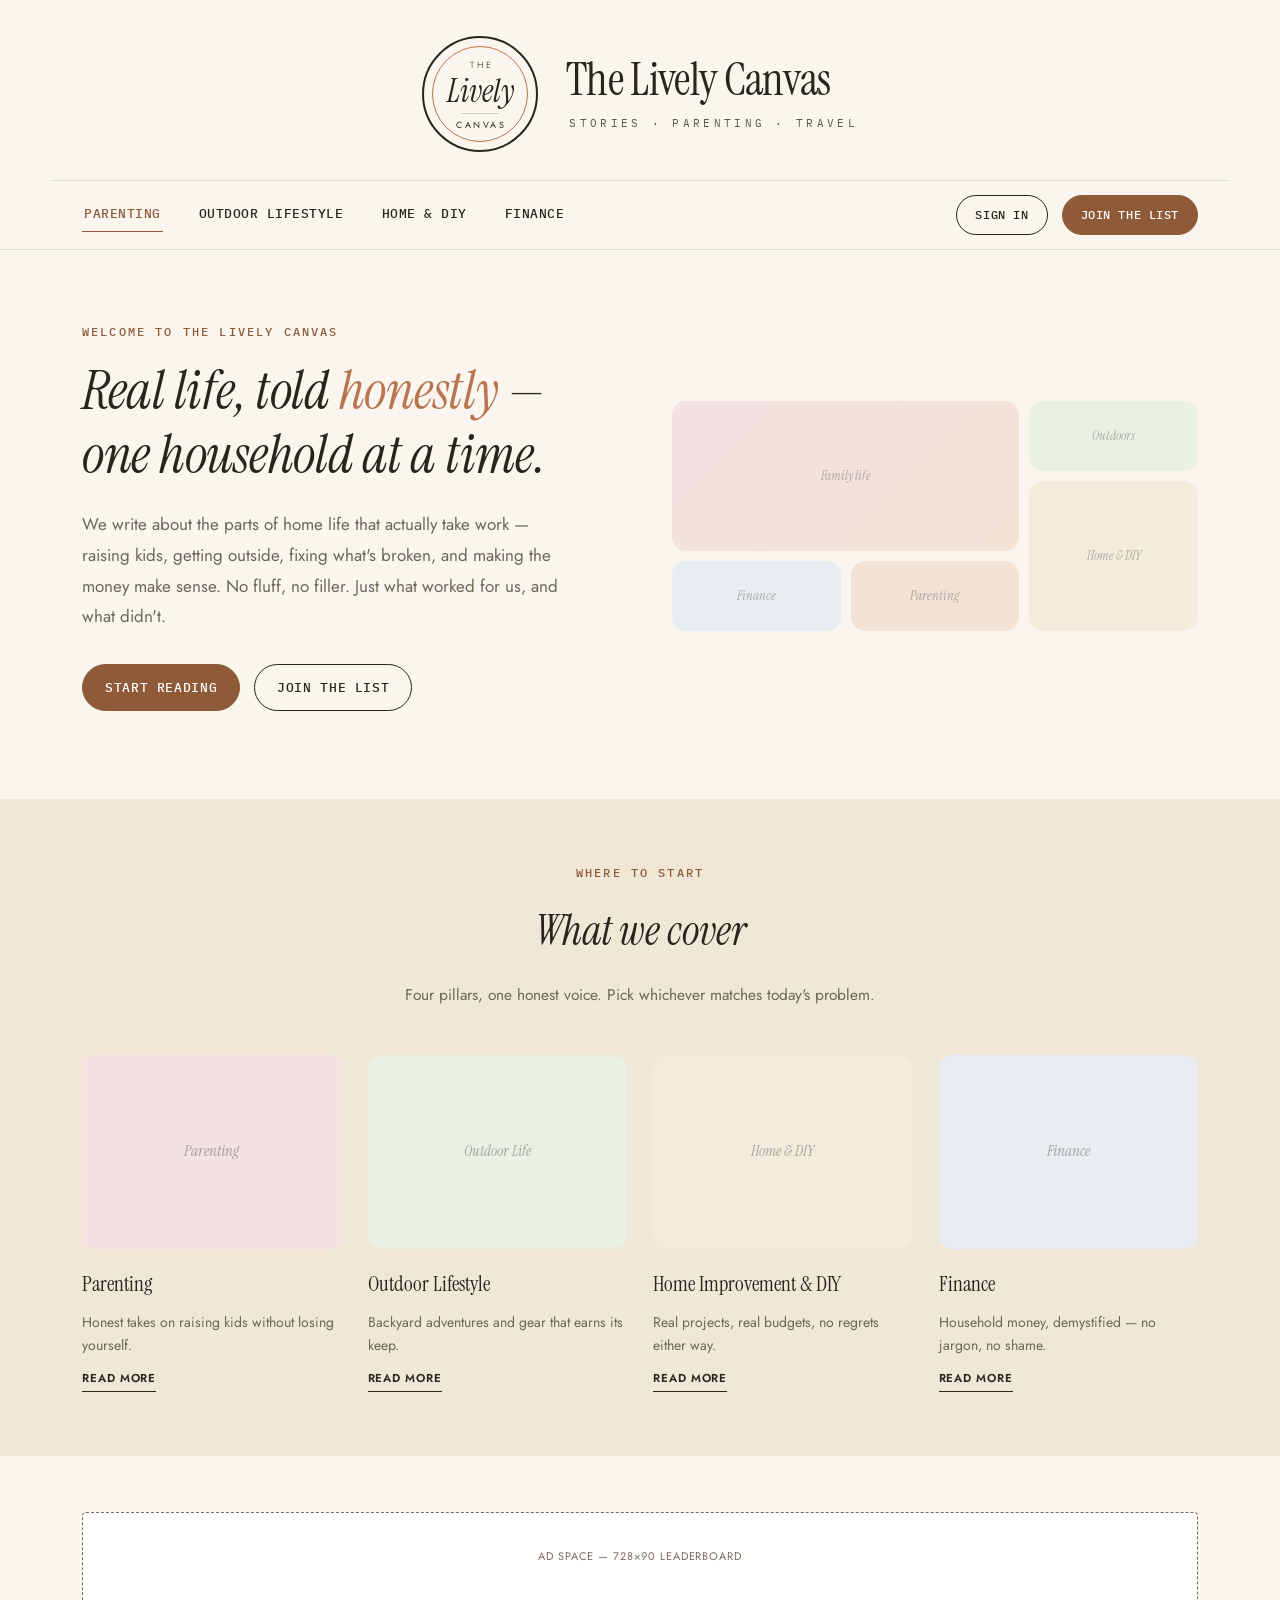
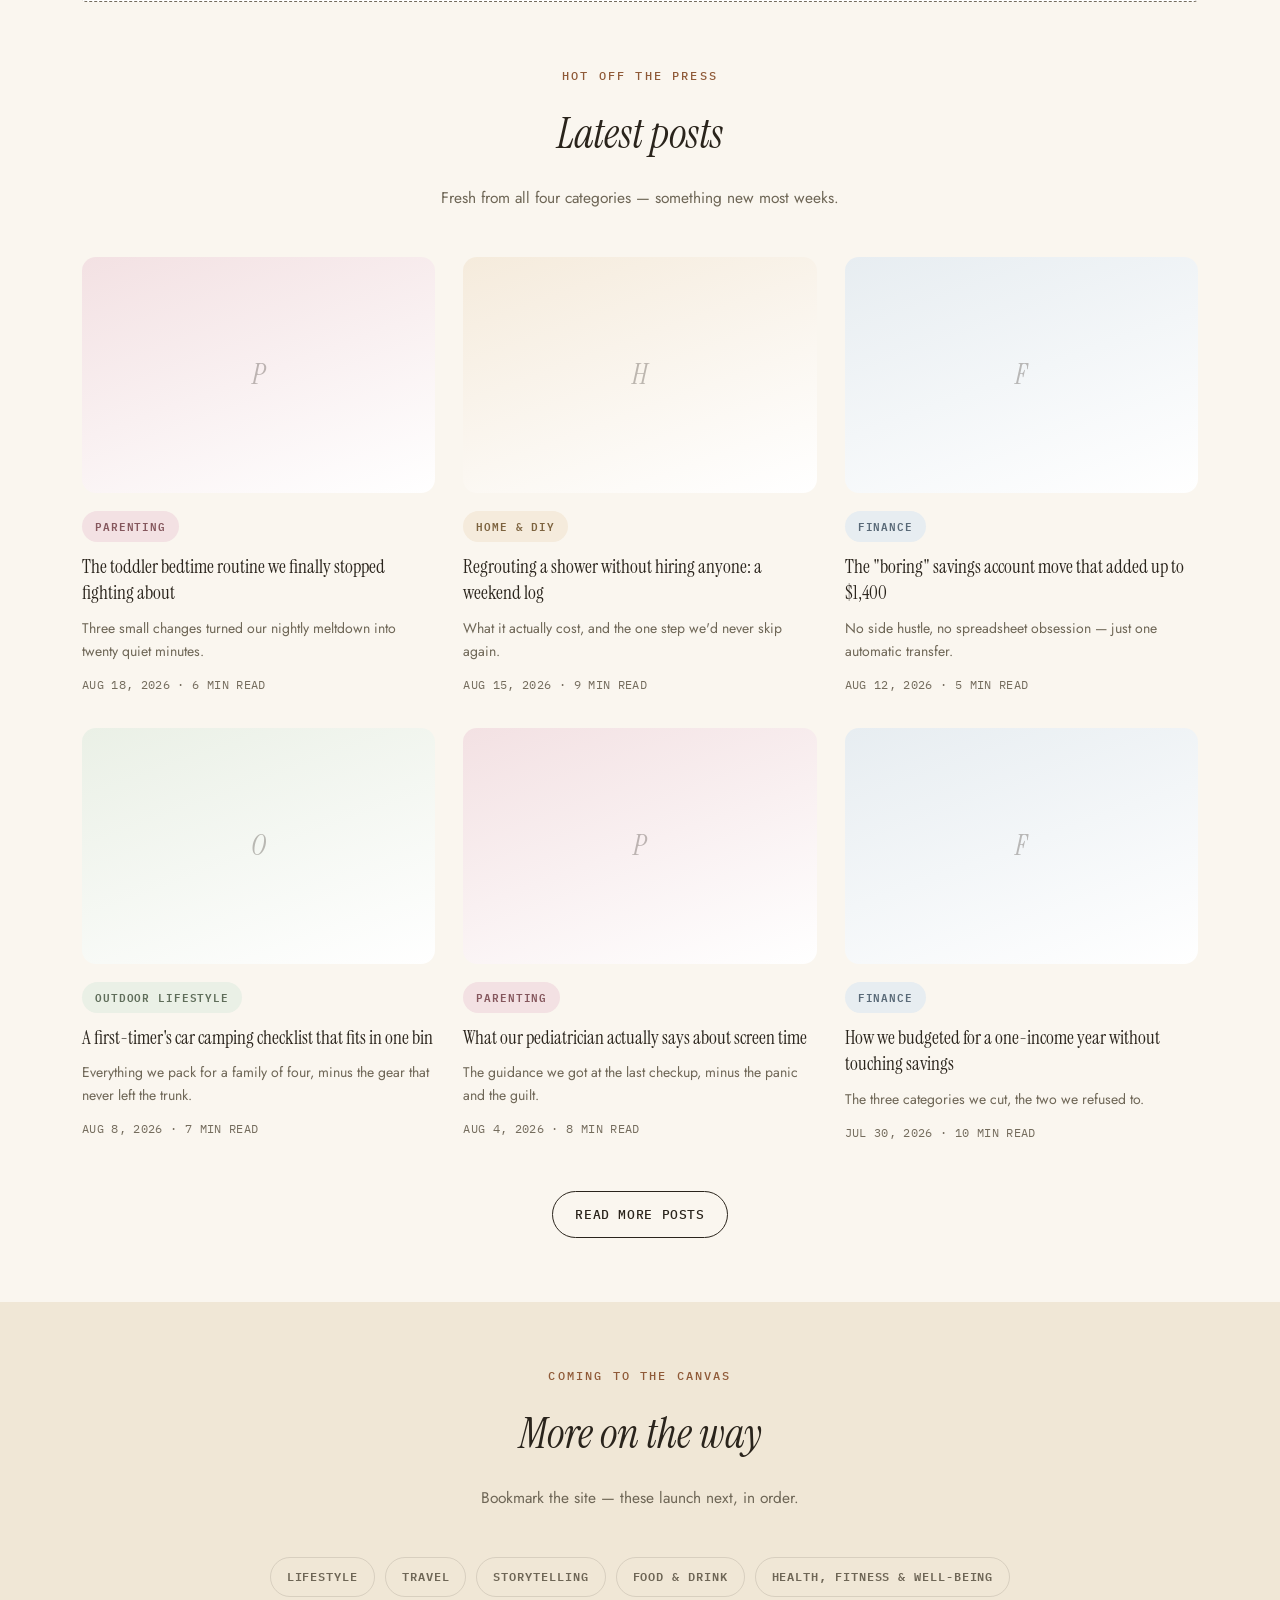
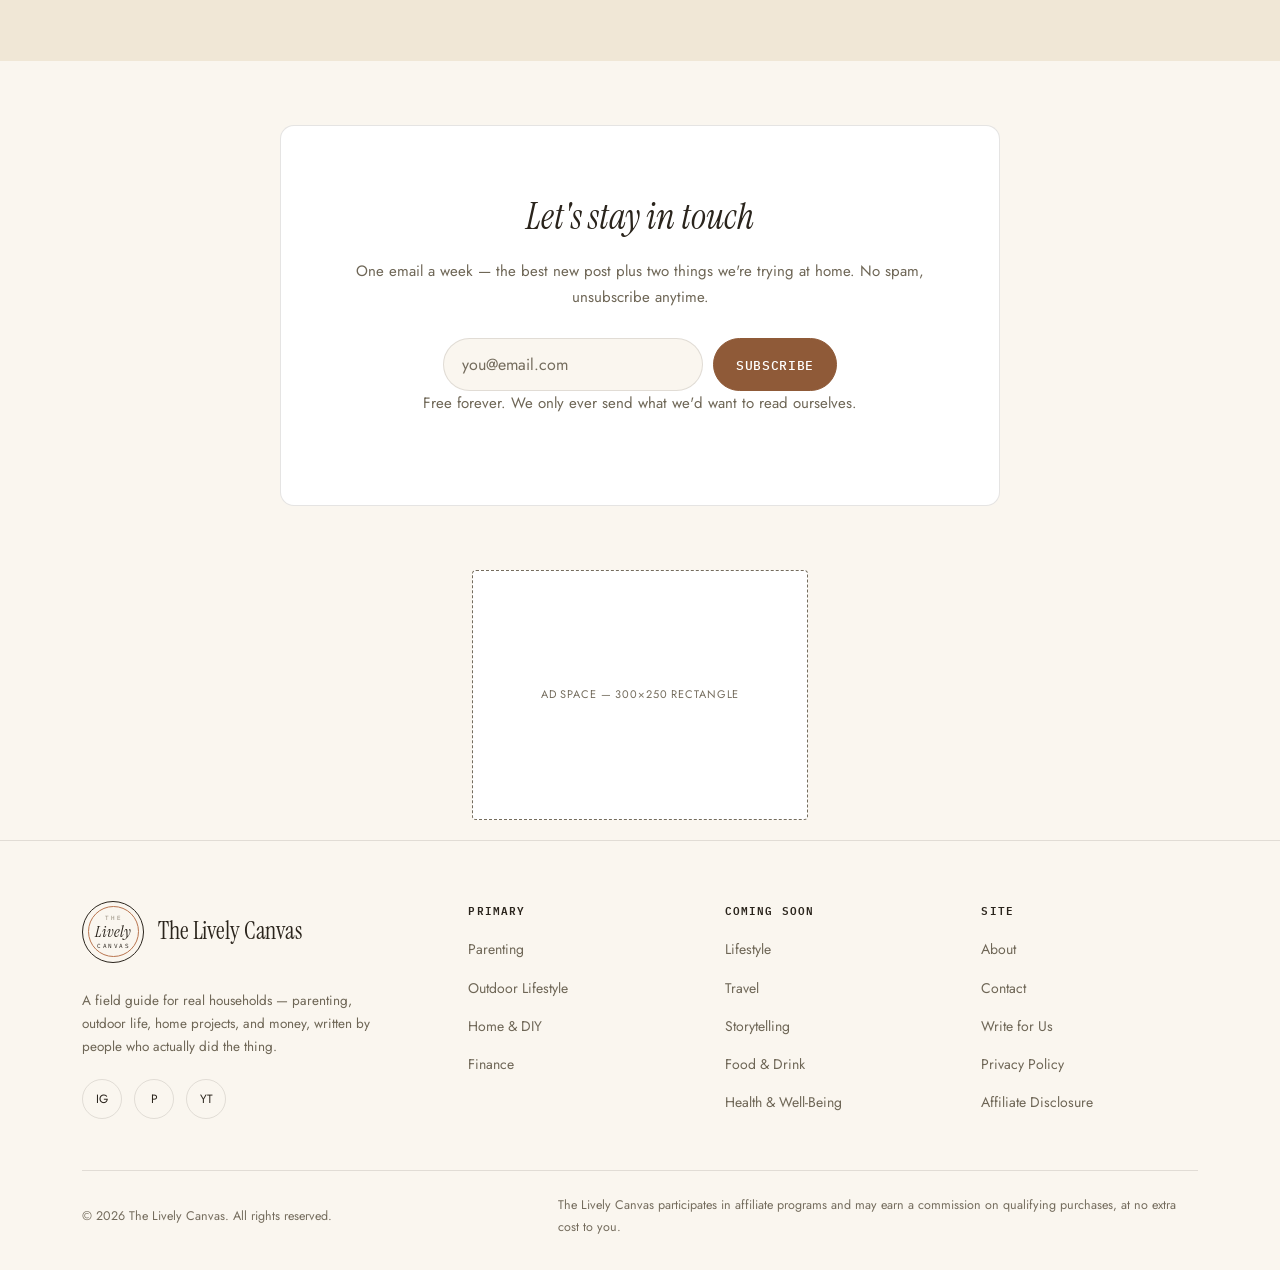
==== commit 25a5b353: "Header: use the hero-scale 2a lockup as a proper masthead Implements the exact "chosen direction" pr" ====
--- a/index.html
+++ b/index.html
@@ -15,11 +15,23 @@
 <a href="#main-content" class="skip-link">Skip to main content</a>
 
 <header class="site-header">
+  <div class="header-brand-row">
+    <a href="index.html" class="brand-seal brand-seal--hero">
+      <span class="seal-ring" aria-hidden="true">
+        <span class="seal-ring-inner">
+          <span class="seal-the">THE</span>
+          <span class="seal-letter">Lively</span>
+          <span class="seal-divider"></span>
+          <span class="seal-canvas">CANVAS</span>
+        </span>
+      </span>
+      <span class="seal-text">
+        <span class="seal-word">The Lively Canvas</span>
+        <span class="seal-tagline">Stories · Parenting · Travel</span>
+      </span>
+    </a>
+  </div>
   <div class="header-row">
-    <a href="index.html" class="brand-seal">
-      <span class="seal-ring" aria-hidden="true"><span class="seal-ring-inner"><span class="seal-the">THE</span><span class="seal-letter">Lively</span><span class="seal-canvas">CANVAS</span></span></span>
-      <span class="seal-word">The Lively Canvas</span>
-    </a>
     <nav class="primary-nav" aria-label="Primary">
       <a href="category.html?cat=parenting" class="active" aria-current="page">Parenting</a>
       <a href="category.html?cat=outdoor">Outdoor Lifestyle</a>
--- a/styles.css
+++ b/styles.css
@@ -98,7 +98,8 @@
 }
 .header-row{
   display:flex; align-items:center; justify-content:space-between;
-  padding: 18px 32px; max-width: var(--max); margin: 0 auto; gap: 24px;
+  padding: 14px 32px; max-width: var(--max); margin: 0 auto; gap: 24px;
+  border-top: 1px solid var(--line);
 }
 .brand-seal{ display:inline-flex; align-items:center; gap:14px; white-space:nowrap; }
 .brand-seal .seal-ring{
@@ -121,6 +122,32 @@
 }
 .brand-seal .seal-word{
   font-family: var(--font-display); font-size: 24px; letter-spacing: -0.005em; color: var(--ink);
+}
+
+/* =========================================================
+   Header masthead — hero-scale lockup (exact "chosen direction"
+   primary seal: 116px/96px rings, divider, wordmark + tagline)
+   ========================================================= */
+.header-brand-row{
+  display:flex; justify-content:center;
+  padding: 36px 32px 28px; max-width: var(--max); margin: 0 auto;
+}
+.brand-seal--hero{ gap:28px; white-space:normal; }
+.brand-seal--hero .seal-ring{ width:116px; height:116px; border-width:2px; }
+.brand-seal--hero .seal-ring-inner{ width:96px; height:96px; gap:6px; }
+.brand-seal--hero .seal-the{
+  font-family: inherit; font-size:9px; letter-spacing:.32em; padding-left:.32em; color: var(--ink-soft);
+}
+.brand-seal--hero .seal-letter{ font-size:32px; }
+.brand-seal--hero .seal-divider{ width:38px; height:1px; background:#D8CDB8; }
+.brand-seal--hero .seal-canvas{
+  font-family: inherit; font-size:9px; letter-spacing:.28em; padding-left:.28em; color: var(--ink);
+}
+.brand-seal--hero .seal-text{ display:flex; flex-direction:column; gap:12px; }
+.brand-seal--hero .seal-word{ font-size:46px; line-height:1; letter-spacing:-.015em; }
+.brand-seal--hero .seal-tagline{
+  font-family: var(--font-mono); font-size:11px; letter-spacing:.3em; text-transform:uppercase;
+  color:#5E574A; padding-left:.3em;
 }
 
 .primary-nav{ display:flex; gap: 34px; font-family: var(--font-mono); }
@@ -463,15 +490,10 @@
   .commit-grid{ grid-template-columns: 1fr; }
   .benefit-list{ grid-template-columns: 1fr; }
 }
-@media (max-width: 900px){
-  /* The detailed seal lockup (62px ring + wordmark) needs more room than the header
-     has once the full primary nav is also on the row, so the nav collapses to the
-     hamburger earlier than the other breakpoints below. */
+@media (max-width: 720px){
   .primary-nav{ display:none; }
   .nav-toggle{ display:flex; }
   .header-actions .btn-ghost{ display:none; }
-}
-@media (max-width: 720px){
   .feature-grid{ grid-template-columns: 1fr; }
   .post-card-grid{ grid-template-columns: 1fr; }
   .footer-grid{ grid-template-columns: 1fr 1fr; gap:28px; }
@@ -480,16 +502,26 @@
   .hero{ padding: 48px 0 56px; }
   .section{ padding: 48px 0; }
   .photo-collage{ grid-template-rows: repeat(3, 56px); }
-}
-@media (max-width: 560px){
-  /* Below this width the header can't fit the seal + wordmark + solid CTA + hamburger
-     on one line without the pill button wrapping; the same CTA already lives in the
-     mobile-nav panel, so hide the header copy here instead of letting it wrap. */
-  .header-actions .btn-solid{ display:none; }
+
+  /* Header masthead drops to the compact seal (same exact values as the footer
+     lockup) and loses its tagline line to fit phone/tablet widths. */
+  .header-brand-row{ padding: 28px 24px 20px; }
+  .brand-seal--hero{ gap:14px; }
+  .brand-seal--hero .seal-ring{ width:62px; height:62px; border-width:1.4px; }
+  .brand-seal--hero .seal-ring-inner{ width:51px; height:51px; gap:3px; }
+  .brand-seal--hero .seal-the{ font-size:6px; letter-spacing:.28em; padding-left:.28em; }
+  .brand-seal--hero .seal-letter{ font-size:16px; }
+  .brand-seal--hero .seal-divider{ width:20px; }
+  .brand-seal--hero .seal-canvas{ font-size:6px; letter-spacing:.24em; padding-left:.24em; }
+  .brand-seal--hero .seal-text{ gap:4px; }
+  .brand-seal--hero .seal-word{ font-size:22px; }
+  .brand-seal--hero .seal-tagline{ display:none; }
+}
+@media (max-width: 400px){
+  /* Even the compact lockup is tight side-by-side under 400px; stack it instead. */
+  .brand-seal--hero{ flex-direction:column; text-align:center; gap:10px; }
+  .brand-seal--hero .seal-text{ align-items:center; }
   /* The footer's seal + wordmark no longer fits one line in a 2-column footer-grid
-     cell at phone widths, so let it wrap instead of overflowing the page. */
+     cell at the smallest phone widths, so let it wrap instead of overflowing. */
   .footer-brand .brand-seal{ white-space: normal; }
 }
-@media (max-width: 360px){
-  .brand-seal .seal-word{ font-size: 19px; }
-}
